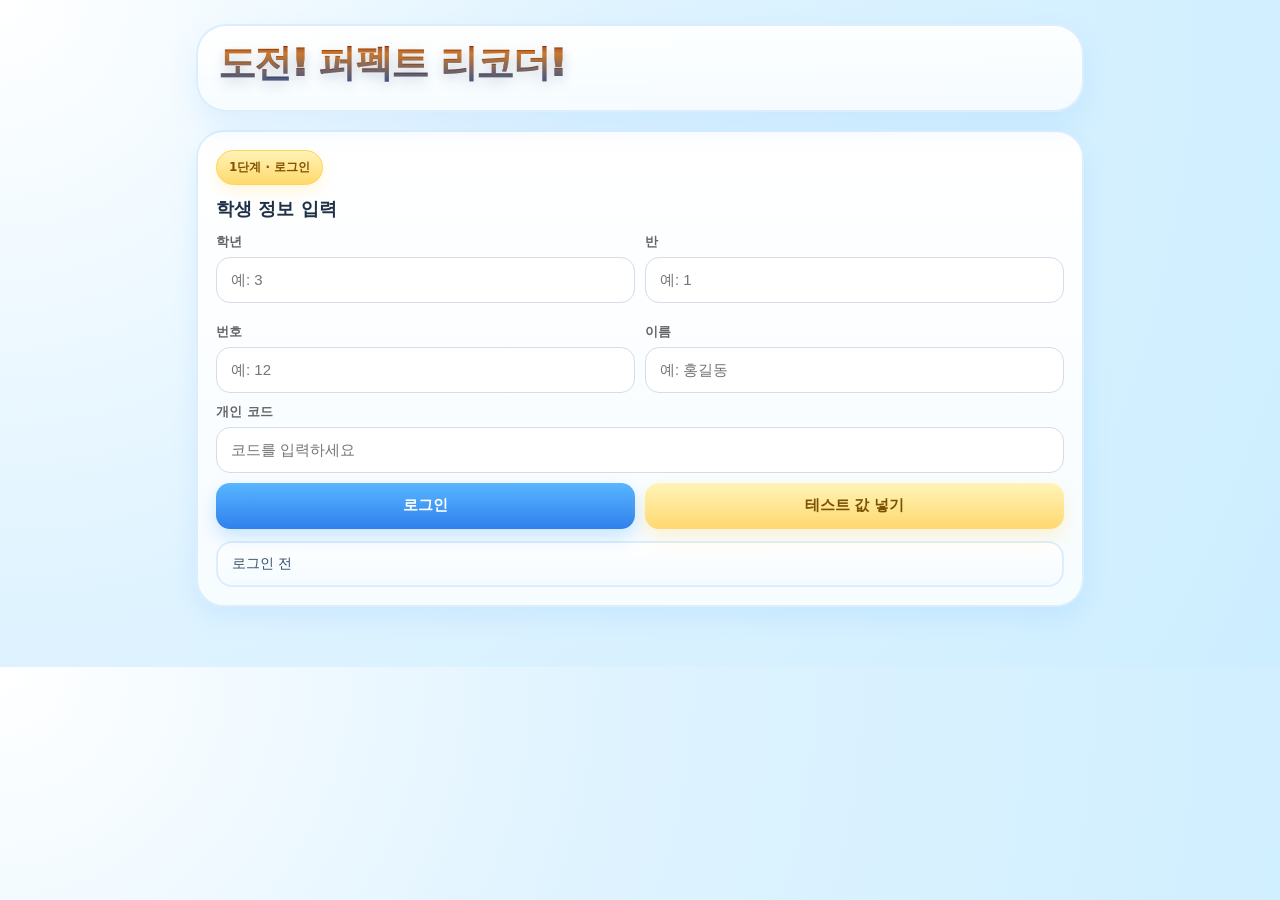
==== index_recovered.html @ fcb719f6 "v4.20 짧은곡 UI 정리 + 점수/등급 구조 안정화" ====
﻿<!doctype html>
<html lang="ko">
<head>
  <meta charset="utf-8">
  <meta name="viewport" content="width=device-width,initial-scale=1">
  <title>도전! 퍼펙트 리코더!</title>
  <style>
    * { box-sizing: border-box; }

    body {
  margin: 0;
  font-family: "Pretendard", "Malgun Gothic", system-ui, sans-serif;
  background: radial-gradient(circle at top left, #ffffff 0%, #dff3ff 42%, #cdeeff 100%);
  color: #1f3147;
}

    .wrap {
  max-width: 920px;
  margin: 0 auto;
  padding: 24px 16px 44px;
}

    .heroCard {
      margin-bottom: 18px;
      padding: 18px 20px;
      border-radius: 30px;
      background: linear-gradient(180deg, rgba(255,255,255,0.95) 0%, rgba(247,252,255,0.92) 100%);
      border: 2px solid rgba(219, 238, 253, 0.95);
      box-shadow:
        0 14px 30px rgba(77, 168, 255, 0.12),
        inset 0 1px 0 rgba(255,255,255,0.85);
      backdrop-filter: blur(4px);
    }

    .pageTitle {
      margin: 0 0 8px;
      font-size: 38px;
      font-weight: 1000;
      letter-spacing: -0.04em;
      line-height: 1.05;
      background: linear-gradient(180deg, #7a2400 0%, #c45d00 24%, #0d2f73 100%);
      -webkit-background-clip: text;
      background-clip: text;
      color: transparent;
      text-shadow:
        0 1px 0 rgba(255,255,255,0.18),
        0 6px 14px rgba(13, 47, 115, 0.12);
      filter: drop-shadow(0 2px 6px rgba(0, 0, 0, 0.08));
    }

    .pageDesc {
      margin: 0 0 18px;
      color: #666;
      font-size: 14px;
      line-height: 1.5;
    }

    .card {
  background: linear-gradient(180deg, #ffffff 0%, #f7fcff 100%);
  border: 2px solid #dbeefd;
  border-radius: 28px;
  padding: 18px;
  margin-bottom: 16px;
  box-shadow: 0 10px 24px rgba(77, 168, 255, 0.12);
}

    .hidden { display: none; }

    .cardTitle {
      margin: 0 0 12px;
      font-size: 18px;
      font-weight: 800;
    }

    .grid2 {
      display: grid;
      grid-template-columns: 1fr 1fr;
      gap: 10px;
    }

    .field {
      margin-bottom: 10px;
    }

    .label {
      display: block;
      margin-bottom: 6px;
      font-size: 13px;
      color: #666;
      font-weight: 700;
    }

    input, select, button {
      width: 100%;
      min-height: 46px;
      border-radius: 14px;
      border: 1px solid #d8dce7;
      font-size: 15px;
    }

    input, select {
      padding: 12px 14px;
      background: #fff;
    }

button {
  padding: 13px 16px;
  background: linear-gradient(180deg, #59b6ff 0%, #2f80ed 100%);
  color: #fff;
  font-weight: 900;
  cursor: pointer;
  border: none;
  display: inline-flex;
  align-items: center;
  justify-content: center;
  gap: 6px;
  box-shadow: 0 8px 18px rgba(77, 168, 255, 0.28);
  transition: transform 0.15s ease, box-shadow 0.15s ease, filter 0.15s ease;
}
button:hover {
  transform: translateY(-1px);
  background: linear-gradient(180deg, #329cf4 0%, #145fcf 100%);
  box-shadow: 0 10px 20px rgba(41, 120, 227, 0.42);
  filter: brightness(1.01);
}

button:active {
  transform: translateY(1px);
  background: linear-gradient(180deg, #238ee9 0%, #0f56be 100%);
  box-shadow: 0 5px 12px rgba(15, 86, 190, 0.34);
}

    button.sub {
  background: linear-gradient(180deg, #fff4b8 0%, #ffd86f 100%);
  color: #7a5200;
  box-shadow: 0 8px 18px rgba(255, 216, 111, 0.28);
}

    button.sub:hover {
  background: linear-gradient(180deg, #ffd98f 0%, #ffb347 100%);
  box-shadow: 0 10px 20px rgba(255, 179, 71, 0.34);
}

    button.sub:active {
  background: linear-gradient(180deg, #ffc96d 0%, #ff962f 100%);
  box-shadow: 0 5px 12px rgba(255, 150, 47, 0.3);
}

button:disabled {
      opacity: 0.6;
      cursor: not-allowed;
    }

    button .icon {
      display: inline-flex;
      align-items: center;
      justify-content: center;
      font-size: 16px;
      line-height: 1;
      flex: 0 0 auto;
    }

    .btnRow {
      display: grid;
      grid-template-columns: 1fr 1fr;
      gap: 10px;
    }

    .btnRow3 {
      display: grid;
      grid-template-columns: 1fr 1fr 1fr;
      gap: 10px;
    }

    .basicNoteScroller {
      display: grid;
      grid-template-columns: repeat(5, minmax(0, 1fr));
      gap: 10px;
      padding: 4px 2px 8px;
      margin-top: 12px;
    }

    .basicNoteBtn {
      width: 100%;
      min-height: 62px;
      border-radius: 18px;
      font-size: 15px;
      font-weight: 900;
      box-shadow: 0 10px 18px rgba(77, 168, 255, 0.18);
      white-space: normal;
      line-height: 1.2;
      padding: 10px 6px;
    }

    .basicNoteBtn.note1 { background: linear-gradient(180deg, #7fd3ff 0%, #57b8ff 100%); }
    .basicNoteBtn.note2 { background: linear-gradient(180deg, #72cbff 0%, #4caefb 100%); }
    .basicNoteBtn.note3 { background: linear-gradient(180deg, #67c3ff 0%, #429ef6 100%); }
    .basicNoteBtn.note4 { background: linear-gradient(180deg, #5cbcff 0%, #388ff0 100%); }
    .basicNoteBtn.note5 { background: linear-gradient(180deg, #54b3ff 0%, #2f80ed 100%); }
    .basicNoteBtn.note6 { background: linear-gradient(180deg, #4aa7fb 0%, #2a73e2 100%); }
    .basicNoteBtn.note7 { background: linear-gradient(180deg, #429af3 0%, #2467d6 100%); }
    .basicNoteBtn.note8 { background: linear-gradient(180deg, #398de9 0%, #1f5bcb 100%); }
    .basicNoteBtn.note9 { background: linear-gradient(180deg, #2f7fdd 0%, #184ebc 100%); }
    .basicNoteBtn.note10 { background: linear-gradient(180deg, #286fd0 0%, #123eaa 100%); }

    .status {
  margin-top: 12px;
  padding: 12px 14px;
  border-radius: 16px;
  background: linear-gradient(180deg, #ffffff 0%, #f4fbff 100%);
  border: 2px solid #dceefb;
  font-size: 14px;
  color: #34506d;
  min-height: 46px;
  display: flex;
  align-items: center;
  box-shadow: inset 0 1px 0 rgba(255,255,255,0.7);
}

    .pill {
  display: inline-block;
  padding: 8px 12px;
  border-radius: 999px;
  background: linear-gradient(180deg, #fff3b7 0%, #ffd96d 100%);
  border: 1px solid #ffd25a;
  font-size: 12px;
  font-weight: 900;
  color: #845400;
  margin-bottom: 12px;
  box-shadow: 0 6px 14px rgba(255, 217, 109, 0.24);
}

    .songBox, .practiceInfoBox {
  margin-top: 12px;
  padding: 14px;
  border-radius: 18px;
  background: linear-gradient(180deg, #ffffff 0%, #f5fbff 100%);
  border: 2px solid #dfeffc;
}

    .songButtonGrid {
      display: grid;
      grid-template-columns: repeat(4, minmax(0, 1fr));
      gap: 12px;
      margin-top: 12px;
    }

    .gradeButtonGrid {
      display: grid;
      grid-template-columns: repeat(4, minmax(0, 1fr));
      gap: 14px;
      margin-top: 6px;
    }

    .gradeChoiceBtn {
      min-height: 150px;
      border-radius: 28px;
      border: 3px solid #d8ebff;
      padding: 18px 12px;
      text-align: center;
      background: linear-gradient(180deg, #ffffff 0%, #ebf6ff 100%);
      box-shadow:
        0 14px 26px rgba(77, 168, 255, 0.14),
        inset 0 3px 0 rgba(255,255,255,0.78),
        inset 0 -4px 0 rgba(31,49,71,0.06);
    }

    .gradeChoiceBtn:hover {
      transform: translateY(-3px) scale(1.01);
      box-shadow:
        0 18px 30px rgba(77, 168, 255, 0.18),
        inset 0 3px 0 rgba(255,255,255,0.82),
        inset 0 -4px 0 rgba(31,49,71,0.06);
      filter: none;
    }

    .gradeChoiceBtn:active {
      transform: translateY(1px);
    }

    .gradeChoiceEmoji {
      display: block;
      font-size: 42px;
      margin-bottom: 10px;
      white-space: pre-line;
      line-height: 1;
      position: relative;
      min-height: 54px;
    }

    .gradeChoiceEmoji.growth-blossom {
      font-size: 0;
    }

    .gradeChoiceEmoji.growth-blossom::before {
      content: "🌼";
      font-size: 40px;
      position: absolute;
      left: 50%;
      top: 8px;
      transform: translateX(-50%);
    }

    .gradeChoiceEmoji.growth-blossom::after {
      content: "✨";
      font-size: 26px;
      position: absolute;
      left: 50%;
      top: -2px;
      transform: translateX(-50%);
    }

    .gradeChoiceEmoji.growth-rainbow {
      font-size: 0;
      overflow: visible;
    }

    .gradeChoiceEmoji.growth-rainbow::before {
      content: "🌼";
      font-size: 40px;
      position: absolute;
      left: 50%;
      top: 12px;
      transform: translateX(-50%);
      z-index: 2;
    }

    .gradeChoiceEmoji.growth-rainbow::after {
      content: "";
      position: absolute;
      left: 50%;
      top: -2px;
      width: 56px;
      height: 30px;
      border-radius: 56px 56px 0 0;
      background:
        radial-gradient(circle at 50% 100%, rgba(255,255,255,0.65) 0 46%, transparent 47%),
        linear-gradient(180deg,
          rgba(255, 92, 92, 0.45) 0%,
          rgba(255, 163, 64, 0.42) 20%,
          rgba(255, 221, 87, 0.4) 40%,
          rgba(107, 214, 119, 0.38) 60%,
          rgba(88, 188, 255, 0.36) 80%,
          rgba(164, 126, 255, 0.34) 100%);
      box-shadow:
        0 0 12px rgba(255,255,255,0.55),
        0 0 20px rgba(146, 211, 255, 0.24);
      opacity: 0.78;
      transform: translateX(-50%);
      z-index: 0;
      filter: saturate(1.05);
    }

    .gradeChoiceEmoji.growth-rainbow .gradeFlowerAccent {
      position: absolute;
      left: 50%;
      top: 7px;
      transform: translateX(-50%);
      font-size: 20px;
      line-height: 1;
      z-index: 3;
      text-shadow: 0 2px 8px rgba(255,255,255,0.45);
    }

    .gradeChoiceEmoji.growth-rainbow .gradeFlowerAccent::after {
      content: "";
      position: absolute;
      right: -12px;
      top: -8px;
      font-size: 11px;
      color: rgba(255,255,255,0.95);
      text-shadow: 0 0 8px rgba(255,255,255,0.9);
      animation: sparkleBlink 1.8s ease-in-out infinite;
    }

    .gradeChoiceTitle {
      display: block;
      font-size: 22px;
      font-weight: 900;
      color: #1b4777;
      margin-bottom: 6px;
    }

    .gradeChoiceSub {
      display: block;
      font-size: 13px;
      color: #5f7691;
      line-height: 1.45;
      white-space: pre-line;
    }

    .gradeTheme-3 {
      background: linear-gradient(180deg, #fff6f3 0%, #ffd3c9 100%);
      border-color: #ffaaa1;
    }

    .gradeTheme-4 {
      background: linear-gradient(180deg, #fffaf1 0%, #ffe0ae 100%);
      border-color: #ffbe66;
    }

    .gradeTheme-5 {
      background: linear-gradient(180deg, #fffef3 0%, #fff0aa 100%);
      border-color: #e8cb56;
    }

    .gradeTheme-6 {
      background: linear-gradient(180deg, #f5fff1 0%, #c9efb6 100%);
      border-color: #87ce6d;
    }

    .textbookSongPanel {
      margin-top: 16px;
      padding: 16px;
      border-radius: 24px;
      background: linear-gradient(180deg, #ffffff 0%, #f7fbff 100%);
      border: 2px solid #dcecfb;
      box-shadow: inset 0 1px 0 rgba(255,255,255,0.75);
    }

    .textbookSongPanel.hidden {
      display: none;
    }

    .textbookSongPanelTitle {
      margin: 0 0 12px;
      font-size: 16px;
      font-weight: 900;
      color: #234c79;
    }

    .textbookSongButtons {
      display: flex;
      flex-wrap: wrap;
      gap: 10px;
    }

    .textbookSongBtn {
      width: auto;
      min-width: 120px;
      min-height: 52px;
      padding: 12px 16px;
      border-radius: 18px;
      border: 2px solid #cfe4f7;
      background: linear-gradient(180deg, #ffffff 0%, #edf7ff 100%);
      color: #1f4d7c;
      font-size: 15px;
      font-weight: 900;
      box-shadow: 0 8px 16px rgba(77, 168, 255, 0.12);
    }

    .textbookSongBtn:hover {
      transform: translateY(-2px);
      background: linear-gradient(180deg, #f8fcff 0%, #dcebff 100%);
      border-color: #97caff;
      filter: none;
    }

    .textbookSongBtn.selected {
      background: linear-gradient(180deg, #5bb3ff 0%, #2f80ed 100%);
      border-color: #2f80ed;
      color: #fff;
      box-shadow: 0 10px 18px rgba(47, 128, 237, 0.22);
    }

    .textbookSongPanel.grade-3 .textbookSongBtn {
      background: linear-gradient(180deg, #fff8f5 0%, #ffe1da 100%);
      border-color: #f6b4aa;
      color: #9b4d42;
      box-shadow: 0 8px 16px rgba(255, 170, 161, 0.18);
    }

    .textbookSongPanel.grade-3 .textbookSongBtn:hover {
      background: linear-gradient(180deg, #fffaf8 0%, #ffd5cd 100%);
      border-color: #ef988c;
    }

    .textbookSongPanel.grade-3 .textbookSongBtn.selected {
      background: linear-gradient(180deg, #ffb9ad 0%, #f78d7e 100%);
      border-color: #ef7e6d;
      color: #fff;
      box-shadow: 0 10px 18px rgba(247, 141, 126, 0.24);
    }

    .textbookSongPanel.grade-4 .textbookSongBtn {
      background: linear-gradient(180deg, #fffaf2 0%, #ffe8c8 100%);
      border-color: #f2c37d;
      color: #9b6522;
      box-shadow: 0 8px 16px rgba(255, 190, 102, 0.18);
    }

    .textbookSongPanel.grade-4 .textbookSongBtn:hover {
      background: linear-gradient(180deg, #fffdf7 0%, #ffe0b1 100%);
      border-color: #e8ac57;
    }

    .textbookSongPanel.grade-4 .textbookSongBtn.selected {
      background: linear-gradient(180deg, #ffc86d 0%, #f0a43c 100%);
      border-color: #e89828;
      color: #fff;
      box-shadow: 0 10px 18px rgba(240, 164, 60, 0.24);
    }

    .textbookSongPanel.grade-5 .textbookSongBtn {
      background: linear-gradient(180deg, #fffdf4 0%, #fff2bc 100%);
      border-color: #e5cf73;
      color: #8f7418;
      box-shadow: 0 8px 16px rgba(232, 203, 86, 0.18);
    }

    .textbookSongPanel.grade-5 .textbookSongBtn:hover {
      background: linear-gradient(180deg, #fffef9 0%, #ffec9f 100%);
      border-color: #d7bc47;
    }

    .textbookSongPanel.grade-5 .textbookSongBtn.selected {
      background: linear-gradient(180deg, #f4da63 0%, #d9b92f 100%);
      border-color: #caa81c;
      color: #fff;
      box-shadow: 0 10px 18px rgba(217, 185, 47, 0.24);
    }

    .textbookSongPanel.grade-6 .textbookSongBtn {
      background: linear-gradient(180deg, #f8fff4 0%, #daf2cc 100%);
      border-color: #9fd48b;
      color: #3f7d32;
      box-shadow: 0 8px 16px rgba(135, 206, 109, 0.18);
    }

    .textbookSongPanel.grade-6 .textbookSongBtn:hover {
      background: linear-gradient(180deg, #fbfff8 0%, #cdecba 100%);
      border-color: #79c560;
    }

    .textbookSongPanel.grade-6 .textbookSongBtn.selected {
      background: linear-gradient(180deg, #9ce07c 0%, #64bf52 100%);
      border-color: #54ae43;
      color: #fff;
      box-shadow: 0 10px 18px rgba(100, 191, 82, 0.24);
    }

    .songChoiceBtn {
      position: relative;
      text-align: left;
      overflow: hidden;
      padding: 18px 18px 16px;
      min-height: 198px;
      display: flex;
      flex-direction: column;
      justify-content: flex-start;
      gap: 12px;
      border-radius: 28px;
      border: 3px solid #d6e9fb;
      background: linear-gradient(180deg, #ffffff 0%, #eef8ff 100%);
      color: #1f3147;
      box-shadow:
        0 14px 28px rgba(77, 168, 255, 0.16),
        inset 0 3px 0 rgba(255, 255, 255, 0.7),
        inset 0 -5px 0 rgba(31, 49, 71, 0.06);
      transition: transform 0.15s ease, box-shadow 0.15s ease, border-color 0.15s ease, background 0.15s ease;
      isolation: isolate;
    }

    .songChoiceBtn:hover {
      transform: translateY(-3px) scale(1.01);
      background: linear-gradient(180deg, #f7fcff 0%, #dcedff 100%);
      border-color: #8fc6ff;
      box-shadow:
        0 18px 30px rgba(47, 128, 237, 0.22),
        inset 0 3px 0 rgba(255, 255, 255, 0.76),
        inset 0 -5px 0 rgba(31, 49, 71, 0.06);
      filter: none;
    }

    .songChoiceBtn:active {
      transform: translateY(1px);
      background: linear-gradient(180deg, #ddf0ff 0%, #c6e3ff 100%);
      box-shadow:
        0 8px 16px rgba(47, 128, 237, 0.16),
        inset 0 2px 0 rgba(255, 255, 255, 0.6),
        inset 0 -3px 0 rgba(31, 49, 71, 0.06);
    }

    .songChoiceBtn.selected {
      border-color: #2f80ed;
      background: linear-gradient(180deg, #fffdf8 0%, #e2f0ff 100%);
      box-shadow:
        0 18px 32px rgba(47, 128, 237, 0.24),
        0 0 0 4px rgba(110, 185, 255, 0.22),
        inset 0 3px 0 rgba(255, 255, 255, 0.8),
        inset 0 -5px 0 rgba(31, 49, 71, 0.06);
      animation: songCardPulse 2.4s ease-in-out infinite;
    }

    .songChoiceBtn::before {
      content: "";
      position: absolute;
      inset: 0;
      background:
        radial-gradient(circle at 18% 14%, rgba(255, 255, 255, 0.75) 0 16%, transparent 17%),
        radial-gradient(circle at 85% 18%, rgba(255, 255, 255, 0.5) 0 12%, transparent 13%),
        linear-gradient(180deg, rgba(255, 255, 255, 0.18) 0%, transparent 55%);
      pointer-events: none;
    }

    .songChoicePattern {
      position: absolute;
      right: -6px;
      bottom: -8px;
      font-size: 20px;
      line-height: 1.25;
      letter-spacing: 10px;
      white-space: pre-line;
      opacity: 0.18;
      transform: rotate(-10deg);
      pointer-events: none;
      z-index: 0;
      user-select: none;
    }

    .songCardRow {
      position: relative;
      z-index: 2;
      display: flex;
      align-items: center;
      width: 100%;
      min-width: 0;
    }

    .songCardRow-top {
      gap: 14px;
      align-items: center;
      margin-top: 4px;
    }

    .songCardRow-middle {
      justify-content: space-between;
      align-items: center;
      gap: 12px;
    }

    .songCardRow-bottom {
      margin-top: auto;
      align-items: flex-end;
    }

    .songSuccessStamp {
      position: relative;
      z-index: 2;
      display: inline-flex;
      align-items: center;
      justify-content: center;
      flex: 0 0 auto;
      width: 44px;
      height: 44px;
      border-radius: 50%;
      border: 3px solid rgba(255, 255, 255, 0.92);
      color: #7a4a00;
      background:
        radial-gradient(circle at 30% 28%, rgba(255,255,255,0.96) 0 18%, transparent 19%),
        linear-gradient(180deg, #fff9d7 0%, #ffd86b 45%, #ffb235 100%);
      font-size: 18px;
      font-weight: 900;
      box-shadow:
        0 8px 16px rgba(255, 166, 47, 0.28),
        0 0 0 3px rgba(255, 215, 102, 0.18),
        inset 0 2px 0 rgba(255,255,255,0.75),
        inset 0 -3px 0 rgba(168, 75, 0, 0.14);
      animation: stampCelebrate 1.8s ease-in-out infinite;
      pointer-events: none;
    }

    .songSuccessStamp::before {
      content: "";
      position: absolute;
      left: 50%;
      bottom: -10px;
      width: 10px;
      height: 16px;
      border-radius: 0 0 8px 8px;
      background: inherit;
      transform: translateX(-8px);
      box-shadow: inset 0 -2px 0 rgba(0,0,0,0.08);
    }

    .songSuccessStamp::after {
      content: "";
      position: absolute;
      left: 50%;
      bottom: -10px;
      width: 10px;
      height: 16px;
      border-radius: 0 0 8px 8px;
      background: inherit;
      transform: translateX(0px);
      box-shadow: inset 0 -2px 0 rgba(0,0,0,0.08);
    }

    .songSuccessStampInner {
      position: relative;
      z-index: 1;
      width: 26px;
      height: 26px;
      border-radius: 50%;
      display: inline-flex;
      align-items: center;
      justify-content: center;
      background: rgba(255,255,255,0.28);
      box-shadow: inset 0 1px 0 rgba(255,255,255,0.6);
    }

    .songSuccessStamp.gold {
      color: #8b5300;
      background:
        radial-gradient(circle at 30% 28%, rgba(255,255,255,0.96) 0 18%, transparent 19%),
        linear-gradient(180deg, #fff8c9 0%, #ffd44f 48%, #f0a400 100%);
    }

    .songSuccessStamp.silver {
      color: #586879;
      background:
        radial-gradient(circle at 30% 28%, rgba(255,255,255,0.96) 0 18%, transparent 19%),
        linear-gradient(180deg, #fcfdff 0%, #d7e1ea 48%, #9aa7b5 100%);
      box-shadow:
        0 8px 16px rgba(121, 136, 152, 0.24),
        0 0 0 3px rgba(212, 222, 233, 0.2),
        inset 0 2px 0 rgba(255,255,255,0.75),
        inset 0 -3px 0 rgba(88, 104, 121, 0.14);
    }

    .songSuccessStamp.bronze {
      color: #7c4820;
      background:
        radial-gradient(circle at 30% 28%, rgba(255,255,255,0.96) 0 18%, transparent 19%),
        linear-gradient(180deg, #ffe3c8 0%, #d99862 48%, #a95b2b 100%);
      box-shadow:
        0 8px 16px rgba(169, 91, 43, 0.24),
        0 0 0 3px rgba(217, 152, 98, 0.2),
        inset 0 2px 0 rgba(255,255,255,0.75),
        inset 0 -3px 0 rgba(124, 72, 32, 0.14);
    }

    .songChoiceBtn::after {
      content: "";
      position: absolute;
      top: -20%;
      left: -35%;
      width: 46%;
      height: 150%;
      transform: rotate(18deg);
      background: linear-gradient(
        90deg,
        rgba(255, 255, 255, 0) 0%,
        rgba(255, 255, 255, 0.18) 35%,
        rgba(255, 255, 255, 0.56) 50%,
        rgba(255, 255, 255, 0.18) 65%,
        rgba(255, 255, 255, 0) 100%
      );
      opacity: 0;
      pointer-events: none;
    }

    .songChoiceBtn:hover::after,
    .songChoiceBtn.selected::after {
      animation: songCardShine 2.8s ease-in-out infinite;
      opacity: 1;
    }

    .songChoiceArt {
      width: 72px;
      height: 72px;
      flex: 0 0 72px;
      border-radius: 22px;
      display: flex;
      align-items: center;
      justify-content: center;
      font-size: 34px;
      border: 3px solid rgba(255, 255, 255, 0.88);
      box-shadow:
        inset 0 3px 0 rgba(255, 255, 255, 0.7),
        inset 0 -4px 0 rgba(0, 0, 0, 0.08),
        0 10px 18px rgba(31, 49, 71, 0.12);
      background: linear-gradient(180deg, rgba(255,255,255,0.95) 0%, rgba(255,255,255,0.72) 100%);
      animation: songIconFloat 3.6s ease-in-out infinite;
      position: relative;
      z-index: 1;
    }

    .songChoiceArt::before {
      content: "";
      position: absolute;
      inset: 6px;
      border-radius: 16px;
      background: radial-gradient(circle at 30% 28%, rgba(255,255,255,0.92) 0%, rgba(255,255,255,0.3) 34%, rgba(255,255,255,0) 35%);
      opacity: 0.95;
    }

    .songChoiceArt::after {
      content: "";
      position: absolute;
      top: 8px;
      right: 10px;
      font-size: 14px;
      color: rgba(255, 255, 255, 0.95);
      text-shadow: 0 0 10px rgba(255, 255, 255, 0.9);
      animation: sparkleBlink 1.8s ease-in-out infinite;
    }

    .songChoiceEmoji {
      position: relative;
      z-index: 1;
      display: inline-flex;
      align-items: center;
      justify-content: center;
      width: 50px;
      height: 50px;
      border-radius: 18px;
      text-shadow: 0 6px 10px rgba(31, 49, 71, 0.12);
      filter: saturate(1.05);
    }

    .songChoiceTitle {
      display: block;
      flex: 1 1 auto;
      min-width: 0;
      font-size: 22px;
      font-weight: 900;
      color: #15406e;
      letter-spacing: -0.02em;
      line-height: 1.2;
      white-space: nowrap;
      overflow: hidden;
      text-overflow: ellipsis;
    }

    .songChoiceMeta {
      display: block;
      position: relative;
      z-index: 1;
      flex: 1 1 auto;
      min-width: 0;
      font-size: 14px;
      color: #4f6480;
      line-height: 1.3;
      white-space: nowrap;
      overflow: hidden;
      text-overflow: ellipsis;
    }

    .songChoiceDesc {
      display: block;
      position: relative;
      z-index: 1;
      width: 100%;
      font-size: 12px;
      color: #6b7d92;
      line-height: 1.45;
      white-space: normal;
      word-break: keep-all;
      display: -webkit-box;
      -webkit-line-clamp: 2;
      -webkit-box-orient: vertical;
      overflow: hidden;
    }

    .songSuccessStamp.songSuccessStamp-empty {
      visibility: hidden;
      opacity: 0;
      box-shadow: none;
      animation: none;
    }

    .songSuccessStamp.songSuccessStamp-empty::before,
    .songSuccessStamp.songSuccessStamp-empty::after {
      content: none;
    }

    .songChoiceClear {
      display: inline-flex;
      align-items: center;
      justify-content: center;
      min-width: 62px;
      padding: 6px 10px;
      border-radius: 999px;
      background: linear-gradient(180deg, #fff3b7 0%, #ffd96d 100%);
      border: 1px solid #ffd25a;
      color: #845400;
      font-size: 11px;
      font-weight: 900;
      letter-spacing: 0.02em;
      box-shadow: 0 5px 12px rgba(255, 217, 109, 0.24);
    }

    .songChoiceClear.pending {
      display: none;
    }

    @keyframes songCardShine {
      0% {
        left: -35%;
      }
      45% {
        left: 115%;
      }
      100% {
        left: 115%;
      }
    }

    @keyframes songCardPulse {
      0%, 100% {
        box-shadow:
          0 18px 32px rgba(47, 128, 237, 0.24),
          0 0 0 4px rgba(110, 185, 255, 0.18),
          inset 0 3px 0 rgba(255, 255, 255, 0.8),
          inset 0 -5px 0 rgba(31, 49, 71, 0.06);
      }
      50% {
        box-shadow:
          0 22px 38px rgba(47, 128, 237, 0.28),
          0 0 0 7px rgba(110, 185, 255, 0.28),
          inset 0 3px 0 rgba(255, 255, 255, 0.84),
          inset 0 -5px 0 rgba(31, 49, 71, 0.06);
      }
    }

    @keyframes songIconFloat {
      0%, 100% {
        transform: translateY(0);
      }
      50% {
        transform: translateY(-5px);
      }
    }

    @keyframes sparkleBlink {
      0%, 100% {
        opacity: 0.45;
        transform: scale(0.9);
      }
      50% {
        opacity: 1;
        transform: scale(1.12);
      }
    }

    @keyframes stampCelebrate {
      0%, 100% {
        transform: rotate(-7deg) scale(1);
      }
      50% {
        transform: rotate(-4deg) scale(1.06);
      }
    }

    @media (prefers-reduced-motion: reduce) {
      .songChoiceBtn.selected,
      .songChoiceBtn:hover::after,
      .songChoiceBtn.selected::after,
      .songChoiceArt,
      .songChoiceArt::after {
        animation: none;
      }
    }

    .songTheme-butterfly {
      background: linear-gradient(180deg, #fff3f1 0%, #ffc9c2 55%, #ff9f97 100%);
      border-color: #ff8f85;
    }

    .songTheme-airplane {
      background: linear-gradient(180deg, #fff8ef 0%, #ffd9aa 55%, #ffb867 100%);
      border-color: #ffad4d;
    }

    .songTheme-bell {
      background: linear-gradient(180deg, #fffef2 0%, #fff0a8 52%, #ffd85c 100%);
      border-color: #efc43d;
    }

    .songTheme-star {
      background: linear-gradient(180deg, #f4fff0 0%, #c8f3a9 52%, #87db71 100%);
      border-color: #67c65b;
    }

    .songTheme-butterfly .songChoiceArt {
      background:
        radial-gradient(circle at 28% 26%, rgba(255,255,255,0.95) 0 18%, transparent 19%),
        linear-gradient(180deg, #fffdfd 0%, #ffd7d1 100%);
    }

    .songTheme-airplane .songChoiceArt {
      background:
        radial-gradient(circle at 28% 26%, rgba(255,255,255,0.95) 0 18%, transparent 19%),
        linear-gradient(180deg, #fffdfa 0%, #ffe3b4 100%);
    }

    .songTheme-bell .songChoiceArt {
      background:
        radial-gradient(circle at 28% 26%, rgba(255,255,255,0.95) 0 18%, transparent 19%),
        linear-gradient(180deg, #fffef9 0%, #ffefb1 100%);
    }

    .songTheme-star .songChoiceArt {
      background:
        radial-gradient(circle at 28% 26%, rgba(255,255,255,0.95) 0 18%, transparent 19%),
        linear-gradient(180deg, #fcfff8 0%, #c9efb9 100%);
    }

    .songTheme-butterfly .songChoiceEmoji {
      background: linear-gradient(180deg, #fff4f2 0%, #ffd9d1 100%);
    }

    .songTheme-airplane .songChoiceEmoji {
      background: linear-gradient(180deg, #fff8ef 0%, #ffe6c2 100%);
    }

    .songTheme-bell .songChoiceEmoji {
      background: linear-gradient(180deg, #fffdf0 0%, #fff0b8 100%);
    }

    .songTheme-star .songChoiceEmoji {
      background: linear-gradient(180deg, #f7fff2 0%, #d8f2c8 100%);
    }

    .muted {
      color: #666;
      font-size: 13px;
      line-height: 1.45;
    }

    .mutedLg {
      font-size: 16px;
      line-height: 1.6;
    }

    .ok {
      color: #0a7;
      font-weight: 800;
    }

    .bad {
      color: #c00;
      font-weight: 800;
    }

    .practiceTop {
      display: flex;
      justify-content: space-between;
      gap: 10px;
      align-items: center;
      flex-wrap: wrap;
      margin-bottom: 12px;
    }

    .practiceBadge {
      padding: 8px 12px;
      border-radius: 999px;
      background: #f4f6fb;
      border: 1px solid #e4e7f0;
      font-size: 13px;
      font-weight: 800;
      color: #555;
    }

    .canvasWrap {
      border: 1px solid #e7e9f0;
      border-radius: 18px;
      overflow: hidden;
      background: #fff;
    }

    .practiceControlPanel {
      display: grid;
      grid-template-columns: minmax(0, 1.35fr) minmax(260px, 0.9fr);
      gap: 14px;
      margin-top: 14px;
      align-items: stretch;
    }

    .practiceInfoCompact {
      min-height: 0;
      padding: 12px 14px;
      border-radius: 22px;
      box-shadow: 0 10px 24px rgba(77, 168, 255, 0.12);
    }

    .practiceInfoCompact #practiceInfo {
      font-size: 13px;
      line-height: 1.55;
    }

    .practiceActionStack {
      display: grid;
      grid-template-columns: repeat(3, minmax(0, 1fr));
      gap: 10px;
    }

    .practiceMiniBtn {
      min-height: 112px;
      padding: 14px 10px;
      border-radius: 24px;
      display: flex;
      flex-direction: column;
      align-items: center;
      justify-content: center;
      gap: 8px;
      text-align: center;
      font-size: 14px;
      font-weight: 900;
      line-height: 1.2;
    }

    .practiceMiniBtn .icon {
      font-size: 30px;
      line-height: 1;
    }

    .practiceMiniBtn .label {
      display: block;
      margin: 0;
      font-size: 13px;
      color: inherit;
      font-weight: 900;
    }

    .bottomBar {
      display: flex;
      justify-content: space-between;
      align-items: center;
      gap: 12px;
      margin-top: 16px;
      flex-wrap: wrap;
    }

    .leftGroup {
      display: flex;
      gap: 10px;
      flex: 1 1 320px;
    }

    .leftGroup > button {
      flex: 1 1 0;
    }

    .rightGroupBox {
      background: #f8fafc;
      border: 1px solid #e5e7eb;
      border-radius: 20px;
      padding: 6px;
      box-shadow: inset 0 1px 0 rgba(255,255,255,0.6);
      flex: 0 1 auto;
    }

    .rightGroup {
      display: flex;
      gap: 6px;
      align-items: center;
    }

    .practiceNavBtn {
      min-height: 72px;
      padding: 10px 12px;
      border-radius: 22px;
      display: flex;
      align-items: center;
      justify-content: center;
      gap: 8px;
      font-size: 14px;
      font-weight: 900;
      text-align: center;
    }

    .practiceNavBtn .icon {
      font-size: 22px;
      line-height: 1;
    }

    .rightGroup .button {
      width: auto;
      min-width: 92px;
      min-height: 60px;
      background: transparent;
      color: #444;
      border: none;
      box-shadow: none;
      font-weight: 600;
      padding: 10px 12px;
      border-radius: 14px;
    }

    .rightGroup .button:hover {
      background: #e5e7eb;
      transform: none;
      filter: none;
      box-shadow: none;
    }

    .rightGroup .button:active {
      background: #dbe1e8;
      transform: none;
      box-shadow: none;
    }

    .practiceStatusStack {
      display: grid;
      gap: 10px;
      margin-top: 12px;
    }

    canvas {
      display: block;
      width: 100%;
      height: 320px;
      background: linear-gradient(180deg, #ffffff 0%, #fafbff 100%);
    }

    .practiceMeta {
      display: grid;
      grid-template-columns: repeat(3, 1fr);
      gap: 10px;
      margin-bottom: 12px;
    }

    .metaCard {
      border: 1px solid #eceef5;
      background: #fafbff;
      border-radius: 14px;
      padding: 12px;
    }

    .metaLabel {
      font-size: 12px;
      color: #777;
      margin-bottom: 6px;
      font-weight: 700;
    }

    .metaValue {
      font-size: 18px;
      font-weight: 900;
    }

    .basicRecorderStage {
      position: relative;
      width: 100%;
      max-width: 1230px;
      margin: 0 auto;
      border-radius: 16px;
      overflow: hidden;
      background: #f8fbff;
      border: 1px solid #dfeffc;
      aspect-ratio: 3 / 5;
    }

    .basicPanelCard {
      position: relative;
      overflow: hidden;
      border-radius: 24px;
      padding: 16px;
      border: 2px solid #dfeffc;
      background: #ffffff;
    }

    .basicPanelCard::before {
      content: "";
      position: absolute;
      inset: 0;
      pointer-events: none;
      opacity: 0.9;
    }

    .basicPanelCard > * {
      position: relative;
      z-index: 1;
    }

    .basicPanelRecorder {
      background: linear-gradient(180deg, #eef8ff 0%, #bfe4ff 100%);
      border-color: #8ecbff;
      box-shadow:
        0 14px 26px rgba(77, 168, 255, 0.2),
        inset 0 1px 0 rgba(255,255,255,0.85);
    }

    .basicPanelRecorder::before {
      background:
        radial-gradient(circle at 16% 18%, rgba(255,255,255,0.85) 0 10%, transparent 11%),
        radial-gradient(circle at 84% 20%, rgba(255,255,255,0.65) 0 9%, transparent 10%),
        linear-gradient(180deg, rgba(255,255,255,0.22) 0%, transparent 55%);
    }

    .basicPanelStaff {
      background: linear-gradient(180deg, #fffde9 0%, #d9f7c9 100%);
      border-color: #9ddc7b;
      box-shadow:
        0 14px 26px rgba(120, 191, 82, 0.2),
        inset 0 1px 0 rgba(255,255,255,0.88);
    }

    .basicPanelStaff::before {
      background:
        radial-gradient(circle at 18% 16%, rgba(255,255,255,0.82) 0 10%, transparent 11%),
        radial-gradient(circle at 86% 18%, rgba(255,255,255,0.62) 0 9%, transparent 10%),
        linear-gradient(180deg, rgba(255,255,255,0.2) 0%, transparent 52%);
    }

    .basicRecorderImageWrap {
      position: absolute;
      left: 50%;
      top: 50%;
      width: 100%;
      height: 100%;
      transform: translate(-50%, -50%);
    }

    .basicRecorderStage img {
      position: absolute;
      left: 50%;
      top: 50%;
      display: block;
      width: auto;
      height: 218%;
      max-width: none;
      transform: translate(-50%, -50%);
    }

    .basicStaffPanel {
      display: grid;
      grid-template-rows: 260px auto;
      gap: 0;
      height: 100%;
      overflow: hidden;
      align-content: start;
    }

    .basicStaffButtons {
      padding: 8px 10px 10px;
      border-radius: 18px;
      background: linear-gradient(180deg, #eeffe8 0%, #baf0aa 100%);
      border: 2px solid #79cb66;
      box-shadow: inset 0 1px 0 rgba(255,255,255,0.75);
      margin-top: -8px;
    }

    .basicPracticePanel {
      margin-top: 24px;
      padding: 14px;
      border-radius: 18px;
      background: linear-gradient(180deg, #fbfef5 0%, #eef8df 100%);
      border: 1px solid #cfe4b5;
      box-shadow: inset 0 1px 0 rgba(255,255,255,0.72);
    }

    .basicPracticeTitle {
      text-align: center;
      font-size: 18px;
      font-weight: 900;
      color: #5a7443;
      margin-bottom: 12px;
    }

    .basicPracticeSteps {
      display: grid;
      grid-template-columns: repeat(3, minmax(0, 1fr));
      gap: 10px;
    }

    .basicPracticeStep {
      text-align: center;
    }

    .basicPracticeStep .icon {
      font-size: 24px;
      margin-bottom: 4px;
      opacity: 0.9;
    }

    .basicPracticeStep .label {
      font-size: 13px;
      font-weight: 700;
      color: #5f7550;
      line-height: 1.35;
    }

    .basicTypeIntro {
      margin-top: 12px;
      text-align: center;
    }

    .fingering-select-wrap {
      display: flex;
      gap: 24px;
      justify-content: center;
      align-items: stretch;
      margin-top: 22px;
      flex-wrap: wrap;
    }

    .fingering-card {
      width: 230px;
      min-height: 240px;
      padding: 22px 18px 20px;
      border-radius: 26px;
      border: 3px solid rgba(255,255,255,0.75);
      text-align: center;
      cursor: pointer;
      display: flex;
      flex-direction: column;
      justify-content: flex-start;
      align-items: center;
      gap: 8px;
      box-shadow:
        0 14px 24px rgba(31, 49, 71, 0.14),
        inset 0 3px 0 rgba(255,255,255,0.35),
        inset 0 -4px 0 rgba(0,0,0,0.08);
      transition:
        transform 0.16s ease,
        box-shadow 0.16s ease,
        filter 0.16s ease;
    }

    .fingering-card:hover {
      transform: translateY(-4px) scale(1.02);
      box-shadow:
        0 18px 28px rgba(31, 49, 71, 0.18),
        inset 0 3px 0 rgba(255,255,255,0.4),
        inset 0 -4px 0 rgba(0,0,0,0.08);
      filter: brightness(1.02);
    }

    .fingering-card:active {
      transform: translateY(1px) scale(0.99);
      box-shadow:
        0 8px 16px rgba(31, 49, 71, 0.14),
        inset 0 2px 0 rgba(255,255,255,0.28),
        inset 0 -2px 0 rgba(0,0,0,0.06);
    }

    .fingering-card.german {
      background: linear-gradient(180deg, #74c7ff 0%, #45a9ff 55%, #2f80ed 100%);
      color: #ffffff;
    }

    .fingering-card.baroque {
      background: linear-gradient(180deg, #8be7a8 0%, #48cd79 55%, #24a85a 100%);
      color: #ffffff;
    }

    .fingering-card .title {
      font-size: 30px;
      font-weight: 1000;
      line-height: 1.15;
      margin-bottom: 16px;
      text-shadow: 0 2px 6px rgba(0,0,0,0.14);
    }

    .fingering-card .desc {
      font-size: 14px;
      font-weight: 800;
      line-height: 1.45;
      opacity: 0.96;
      padding: 6px 8px;
      width: 100%;
      border-radius: 14px;
      background: rgba(255,255,255,0.14);
      box-shadow: inset 0 1px 0 rgba(255,255,255,0.18);
    }

    .fingering-card .desc + .desc {
      margin-top: 6px;
    }

    .basic-practice-wrap {
      display: flex;
      align-items: center;
      justify-content: center;
      gap: 16px;
      margin-top: 16px;
    }

    .basic-practice-btn {
      width: auto;
      min-width: 230px;
      min-height: auto;
      font-size: 22px;
      font-weight: 900;
      padding: 16px 28px;
      border-radius: 18px;
      border: none;
      background: linear-gradient(180deg, #ffe27a 0%, #ffbb1f 100%);
      color: #6c4700;
      box-shadow: 0 8px 18px rgba(255, 179, 31, 0.35);
    }

    .basic-practice-btn:hover {
      transform: translateY(-1px);
      background: linear-gradient(180deg, #ffbd55 0%, #ee7422 100%);
      color: #6c4700;
      border: none;
      box-shadow: 0 10px 20px rgba(238, 116, 34, 0.4);
      filter: none;
    }

    .basic-practice-btn:active {
      transform: translateY(0);
      box-shadow: 0 6px 14px rgba(224, 98, 28, 0.32);
      background: linear-gradient(180deg, #ffa851 0%, #de621c 100%);
      color: #6c4700;
      border: none;
    }

    .beat-display {
      min-width: 92px;
      height: 58px;
      border-radius: 16px;
      background: linear-gradient(180deg, #243a6b 0%, #1f2a44 100%);
      border: 2px solid #16203a;
      display: flex;
      align-items: center;
      justify-content: center;
      font-size: 30px;
      font-weight: 900;
      color: #ffffff;
      box-shadow:
        inset 0 1px 0 rgba(255,255,255,0.12),
        0 6px 14px rgba(31, 42, 68, 0.24);
    }

    #basicStaffCanvas {
      height: 260px;
    }

    .basicHole {
      position: absolute;
      width: 34px;
      height: 34px;
      border-radius: 999px;
      border: 3px solid #16324f;
      background: rgba(255, 255, 255, 0.94);
      color: #16324f;
      font-size: 15px;
      font-weight: 800;
      display: flex;
      align-items: center;
      justify-content: center;
      transform: translate(-50%, -50%);
      box-shadow: 0 6px 14px rgba(35, 52, 68, 0.16);
      pointer-events: none;
    }

    @media (max-width: 640px) {
      .grid2, .btnRow, .btnRow3, .practiceMeta {
        grid-template-columns: 1fr;
      }

      .practiceControlPanel {
        grid-template-columns: 1fr;
      }

      .practiceActionStack {
        grid-template-columns: repeat(3, minmax(0, 1fr));
      }

      .practiceMiniBtn {
        min-height: 92px;
        border-radius: 20px;
        padding: 12px 8px;
      }

      .practiceMiniBtn .icon {
        font-size: 24px;
      }

      .practiceMiniBtn .label {
        font-size: 12px;
      }

      .leftGroup,
      .rightGroupBox {
        flex-basis: 100%;
      }

      .rightGroup {
        width: 100%;
        justify-content: space-between;
      }

      .rightGroup .button {
        flex: 1 1 0;
        min-width: 0;
      }

      .songButtonGrid {
        grid-template-columns: repeat(2, minmax(0, 1fr));
      }

      .gradeButtonGrid {
        grid-template-columns: repeat(2, minmax(0, 1fr));
      }

      .pageTitle {
        font-size: 24px;
      }

      .wrap {
        padding: 14px 10px 28px;
      }

      .card {
        padding: 14px;
        border-radius: 16px;
      }

      canvas {
        height: 240px;
      }

      .basicRecorderStage {
        max-width: 100%;
      }

      .basicRecorderStage img {
        width: auto;
        height: 232%;
      }

      .basicStaffPanel {
        grid-template-rows: 220px auto;
      }

      #basicStaffCanvas {
        height: 220px;
      }

      .basicNoteScroller {
        grid-template-columns: repeat(5, minmax(0, 1fr));
        gap: 8px;
      }

      .basicNoteBtn {
        min-height: 54px;
        font-size: 13px;
        padding: 8px 4px;
      }

      .fingering-card {
        width: min(100%, 320px);
        min-height: 220px;
      }

      .fingering-select-wrap {
        flex-direction: column;
        align-items: center;
      }

      .basicPracticeSteps {
        grid-template-columns: 1fr;
      }

      .basic-practice-wrap {
        flex-direction: column;
      }

      .basic-practice-btn {
        min-width: 0;
        width: 100%;
      }

    }
    /* 狩?硫붾돱 ?붾㈃ ?꾩슜 ?ㅽ???*/
#screen-menu {
  max-width: 420px;
  margin: 40px auto;
  background: white;
  border-radius: 28px;
  padding: 24px;
  box-shadow: 0 12px 30px rgba(0,0,0,0.08);
}

/* ?곷떒 ?대쫫 */
#screen-menu h2 {
  margin: 0;
  font-size: 22px;
  font-weight: 900;
  text-align: center;
}

/* ?덈꺼 */
#screen-menu #userLevel {
  margin-top: 6px;
  font-size: 14px;
  color: #4f8cff;
  font-weight: 800;
  text-align: center;
}

/* 踰꾪듉 */
#screen-menu button {
  width: 100%;
  margin: 8px 0;
  padding: 18px 20px;
  border-radius: 24px;
  border: 3px solid #ffffff;
  font-size: 17px;
  font-weight: 900;
  letter-spacing: -0.3px;
  cursor: pointer;
  color: white;
  text-align: left;

  background: linear-gradient(180deg, #7fd3ff 0%, #4fa7ff 55%, #3f86f6 100%);
  box-shadow:
    0 10px 20px rgba(63, 134, 246, 0.28),
    inset 0 3px 0 rgba(255,255,255,0.45),
    inset 0 -4px 0 rgba(0,0,0,0.08);

  transition: transform 0.15s ease, box-shadow 0.15s ease, filter 0.15s ease;
}

#screen-menu button:hover {
  transform: translateY(-3px) scale(1.01);
  background: linear-gradient(180deg, #52b5f7 0%, #2f84e8 55%, #2367d2 100%);
  box-shadow:
    0 14px 24px rgba(35, 103, 210, 0.4),
    inset 0 3px 0 rgba(255,255,255,0.5),
    inset 0 -4px 0 rgba(0,0,0,0.08);
  filter: brightness(1.01);
}

#screen-menu button:active {
  transform: translateY(1px);
  background: linear-gradient(180deg, #3ba5f0 0%, #226fd9 55%, #1a57be 100%);
  box-shadow:
    0 6px 12px rgba(26, 87, 190, 0.3),
    inset 0 2px 0 rgba(255,255,255,0.35),
    inset 0 -2px 0 rgba(0,0,0,0.06);
}
  </style>
</head>
<body>
  <div class="wrap">
    <div class="heroCard">
      <h1 class="pageTitle">도전! 퍼펙트 리코더!</h1>
    </div>

    <section id="step1Section" class="card">
      <div class="pill">1단계 · 로그인</div>
      <h2 class="cardTitle">학생 정보 입력</h2>

      <div class="grid2">
        <div class="field">
          <label class="label" for="grade">학년</label>
          <input id="grade" placeholder="예: 3">
        </div>
        <div class="field">
          <label class="label" for="class">반</label>
          <input id="class" placeholder="예: 1">
        </div>
        <div class="field">
          <label class="label" for="number">번호</label>
          <input id="number" placeholder="예: 12">
        </div>
        <div class="field">
          <label class="label" for="name">이름</label>
          <input id="name" placeholder="예: 홍길동">
        </div>
      </div>

      <div class="field">
        <label class="label" for="code">개인 코드</label>
        <input id="code" placeholder="코드를 입력하세요">
      </div>

      <div class="btnRow">
        <button onclick="login()">로그인</button>
        <button class="sub" onclick="fillTestData()">테스트 값 넣기</button>
      </div>

      <div id="loginStatus" class="status">로그인 전</div>
    </section>

    <section id="step2Section" class="card hidden">

      <div class="field hidden">
        <label class="label" for="songSelect">곡 선택</label>
        <select id="songSelect"></select>
      </div>

      <div id="textbookGradePanel" class="hidden">
        <div id="gradeButtonGrid" class="gradeButtonGrid"></div>
        <div id="textbookSongPanel" class="textbookSongPanel hidden">
          <h3 id="textbookSongPanelTitle" class="textbookSongPanelTitle">교과서 수록곡</h3>
          <div id="textbookSongButtons" class="textbookSongButtons"></div>
        </div>
      </div>

      <div id="songButtonGrid" class="songButtonGrid"></div>

      <div class="songBox">
        <div id="songInfo" class="muted">곡을 불러오는 중입니다.</div>
      </div>

      <div class="btnRow3">
  <button onclick="goToPractice()">연습 시작</button>
  <button class="sub" onclick="backToLogin()">이전</button>
  <button class="sub" onclick="goHomeMenu()">홈</button>
</div>

      <div id="songLoadStatus" class="status hidden">곡을 불러오는 중</div>
    </section>

    <section id="step34Section" class="card hidden">
      <div class="pill">3-4단계 · 연습과 저장</div>
      <h2 class="cardTitle">연습 화면</h2>

      <div class="practiceMeta">
        <div class="metaCard">
          <div class="metaLabel">현재 곡</div>
          <div id="practiceSongTitle" class="metaValue">-</div>
        </div>
        <div class="metaCard">
          <div class="metaLabel">박자</div>
          <div id="practiceTimeSignature" class="metaValue">-</div>
        </div>
        <div class="metaCard">
          <div class="metaLabel">배속</div>
          <div id="practiceSpeedText" class="metaValue">1.0x</div>
        </div>
      </div>

      <div class="field">
        <label class="label" for="speedSelect">속도(배속)</label>
        <select id="speedSelect" onchange="updatePracticeSpeedInfo()">
          <option value="0.5">0.5배</option>
          <option value="0.75">0.75배</option>
          <option value="1" selected>1.0배</option>
          <option value="1.25">1.25배</option>
          <option value="1.5">1.5배</option>
        </select>
      </div>

      <div class="practiceMeta">
        <div class="metaCard">
          <div class="metaLabel">현재 감지 음</div>
          <div id="liveDetectedNote" class="metaValue">-</div>
        </div>
        <div class="metaCard">
          <div class="metaLabel">목표 음</div>
          <div id="liveTargetNote" class="metaValue">-</div>
        </div>
        <div class="metaCard">
          <div class="metaLabel">실시간 점수</div>
          <div id="liveScore" class="metaValue">0</div>
        </div>
      </div>

      <div class="practiceTop">
        <div class="practiceBadge" id="practiceBadge">곡을 선택하고 시작하세요</div>
        <div class="muted">휴대폰에서는 버튼을 눌러 마이크 권한을 허용해야 합니다.</div>
      </div>

      <div class="canvasWrap">
        <canvas id="practiceCanvas" width="900" height="320"></canvas>
      </div>

      <div class="practiceInfoBox">
        <div id="practiceInfo" class="muted">아직 연습을 시작하지 않았습니다.</div>
      </div>

      <div class="btnRow3" style="margin-top:10px;">
        <button onclick="startPractice()">연습 시작</button>
        <button class="sub" onclick="stopPractice()">연습 정지</button>
        <button class="sub" onclick="resetPractice()">화면 초기화</button>
      </div>

      <div class="btnRow" style="margin-top:10px;">
        <button onclick="save()">저장하기</button>
        <button class="sub" onclick="backToSongSelect()">곡 다시 선택</button>
      </div>

      <div id="practiceStatus" class="status">연습 전</div>
      <div id="saveStatus" class="status">저장 전</div>
    </section>
<section id="step-basic-typeSection" class="card hidden">
  <div class="pill">기본 운지 방법</div>
  <h2 class="cardTitle">운지 방식을 선택하세요</h2>

  <div class="songBox basicTypeIntro">
    <div class="muted">리코더의 뒷면 표기를 보고 운지 방식을 선택해 주세요.</div>
  </div>

  <div class="fingering-select-wrap">
    <button class="fingering-card german" onclick="openBasicFingering('german')">
      <div class="title">저먼식 (G)</div>
      <div class="desc">운지법이 쉬워요</div>
      <div class="desc">처음 배우기 좋아요</div>
      <div class="desc">학교에서 많이 사용해요</div>
    </button>
    <button class="fingering-card baroque" onclick="openBasicFingering('baroque')">
      <div class="title">바로크식 (B)</div>
      <div class="desc">운지법이 조금 어려워요</div>
      <div class="desc">음이 더 정확해요</div>
      <div class="desc">연주할 때 좋아요</div>
    </button>
  </div>

  <div class="btnRow" style="margin-top:12px;">
    <button class="sub" onclick="goHomeMenu()">홈으로</button>
    <button class="sub" onclick="backToLogin()">로그인으로</button>
  </div>

  <div id="basicTypeStatus" class="status">운지 방식을 선택해 주세요.</div>
</section>

<section id="step-basicSection" class="card hidden">
  <div class="pill">기본 운지 방법</div>
  <h2 id="basicSectionTitle" class="cardTitle">기본 운지 연습</h2>

  <div class="songBox">
    <div class="muted">
      왼쪽에는 리코더 운지 그림, 오른쪽에는 오선보를 보여 줍니다.<br>
      아래 버튼을 누르면 해당 음의 운지와 음표가 함께 표시됩니다.
    </div>
  </div>

  <div style="margin-top:12px; display:grid; grid-template-columns: 1fr 1fr; gap:16px;">
    <div class="basicPanelCard basicPanelRecorder">
      <div style="font-weight:800; margin-bottom:10px; color:#34506d;">리코더 운지</div>
      <div id="basicRecorderStage" class="basicRecorderStage">
        <div id="basicRecorderImageWrap" class="basicRecorderImageWrap">
          <img id="basicRecorderImage" src="images/recorder-base.png" alt="리코더 기본 이미지">
        </div>
      </div>
    </div>

    <div class="basicPanelCard basicPanelStaff">
      <div style="font-weight:800; margin-bottom:10px; color:#34506d;">오선보</div>
      <div class="basicStaffPanel">
        <canvas id="basicStaffCanvas" width="520" height="560" style="width:100%; display:block; background:#ffffff; border-radius:16px;"></canvas>
        <div class="basicStaffButtons">
          <div class="basicNoteScroller">
            <button class="basicNoteBtn note1" onclick="selectBasicNote('C5')">도</button>
            <button class="basicNoteBtn note2" onclick="selectBasicNote('D5')">레</button>
            <button class="basicNoteBtn note3" onclick="selectBasicNote('E5')">미</button>
            <button class="basicNoteBtn note4" onclick="selectBasicNote('F5')">파</button>
            <button class="basicNoteBtn note5" onclick="selectBasicNote('G5')">솔</button>
            <button class="basicNoteBtn note6" onclick="selectBasicNote('A5')">라</button>
            <button class="basicNoteBtn note7" onclick="selectBasicNote('B5')">시</button>
            <button class="basicNoteBtn note8" onclick="selectBasicNote('C6')">높은 도</button>
            <button class="basicNoteBtn note9" onclick="selectBasicNote('D6')">높은 레</button>
            <button class="basicNoteBtn note10" onclick="selectBasicNote('E6')">높은 미</button>
          </div>
          <div class="basic-practice-wrap">
            <button class="basic-practice-btn" onclick="startBasicPractice()">
              🎵 같이 불어보기
            </button>
            <div id="beatDisplay" class="beat-display">-</div>
          </div>
          <div class="basicPracticePanel">
            <div class="basicPracticeTitle">리코더 연습 순서</div>

            <div class="basicPracticeSteps">
              <div class="basicPracticeStep">
                <div class="icon">👀</div>
                <div class="label">리코더 운지 확인</div>
              </div>
              <div class="basicPracticeStep">
                <div class="icon">🎼</div>
                <div class="label">오선보 음표 읽기</div>
              </div>
              <div class="basicPracticeStep">
                <div class="icon">🎵</div>
                <div class="label">리코더 연주하기</div>
              </div>
            </div>
          </div>
        </div>
      </div>
    </div>
  </div>

  <div class="btnRow" style="margin-top:12px;">
    <button class="sub" onclick="goHomeMenu()">홈으로</button>
    <button class="sub" onclick="backToLogin()">로그인으로</button>
  </div>

  <div id="basicRecorderStatus" class="status">기본 운지 화면 준비 완료</div>
</section>

  </div>

  <script src="app.js"></script>

  <script>
    if (location.protocol === "file:") {
      alert("Live Server 또는 웹 서버 주소로 실행해 주세요.");
    }

    let practiceRunning = false;
    let practiceAnim = null;

    let audioCtx = null;
    let micStream = null;
    let micSource = null;
    let analyser = null;
    let pitchBuffer = null;
    let micRunning = false;
    let pitchLoopHandle = null;

    let livePitchHz = 0;
    let liveDetectedNote = null;
    let liveDetectedMidi = null;
    let liveDetectedCents = null;

    let currentTimeline = null;
    let currentPracticeStartedAt = 0;
    let currentCountdownMs = 5000;
    let currentBasicFingeringSystem = "german";
    let currentBasicNote = "C5";
    let currentSongMenuMode = "short";
    let currentTextbookGrade = null;
    let songLoadRequestSeq = 0;
    let basicPracticeRunId = 0;
    let basicPracticeAudios = [];
    let basicPracticeTimerIds = [];
    let basicPracticeRunning = false;
    const BASIC_PRACTICE_BEAT_MS = 800;
    const SONG_CLEAR_STATE_KEY = "recorder_song_clear_state_v1";
    const SONG_SCORE_STATE_KEY = "recorder_song_score_state_v1";
    const STARTUP_GRACE_MS = 450;
    const NOTE_TRANSITION_GRACE_MS = 140;
    const PITCH_EXACT_TOLERANCE_CENTS = 25;
    const PITCH_NEAR_TOLERANCE_CENTS = 60;
    const PITCH_LOOSE_TOLERANCE_CENTS = 95;
    const PITCH_WIDE_TOLERANCE_CENTS = 140;
    const RHYTHM_EXACT_SCORE = 1.0;
    const RHYTHM_NEAR_SCORE = 0.88;
    const RHYTHM_LOOSE_SCORE = 0.72;
    const RHYTHM_TRANSITION_SCORE = 0.82;
    const PITCH_EXACT_SCORE = 1.0;
    const PITCH_NEAR_SCORE = 0.82;
    const PITCH_LOOSE_SCORE = 0.55;
    const PITCH_WIDE_SCORE = 0.18;
    const PITCH_TRANSITION_NEAR_SCORE = 0.85;
    const PITCH_TRANSITION_LOOSE_SCORE = 0.6;
    const PITCH_NO_INPUT_TRANSITION_SCORE = 0.35;
    const PITCH_NO_INPUT_SUSTAIN_SCORE = 0.1;
    const GRADE_RULES = [
      { min: 90, key: "perfect", label: "PERFECT!!" },
      { min: 80, key: "great", label: "GREAT!" },
      { min: 70, key: "good", label: "GOOD!" },
      { min: 60, key: "pass", label: "PASS" },
      { min: 0, key: "retry", label: "다시 도전!" }
    ];
    const SHORT_SONG_TITLES = ["나비야", "비행기", "학교종", "작은별"];
    const BASIC_NOTE_IMAGE_PATHS = {
      C5: "images/basic-notes/C5.png",
      D5: "images/basic-notes/D5.png",
      E5: "images/basic-notes/E5.png",
      F5: "images/basic-notes/F5.png",
      G5: "images/basic-notes/G5.png",
      A5: "images/basic-notes/A5.png",
      B5: "images/basic-notes/B5.png",
      C6: "images/basic-notes/C6.png",
      D6: "images/basic-notes/D6.png",
      E6: "images/basic-notes/E6.png"
    };
    const TEXTBOOK_SONGS_BY_GRADE = {
      "3": [
        { songId: "TB3_SPRING", title: "봄바람", bpm: 84, timeSignature: "4/4", notation: "C5/1 D5/1 E5/1 G5/1 E5/1 D5/1 C5/2" },
        { songId: "TB3_RAINBOW", title: "무지개", bpm: 88, timeSignature: "4/4", notation: "C5/1 E5/1 G5/1 A5/1 G5/1 E5/1 C5/2" },
        { songId: "TB3_PLAY", title: "즐거운 하루", bpm: 92, timeSignature: "4/4", notation: "G5/1 G5/1 A5/1 G5/1 E5/1 D5/1 C5/2" }
      ],
      "4": [
        { songId: "TB4_RIVER", title: "시냇물", bpm: 86, timeSignature: "4/4", notation: "E5/1 F5/1 G5/1 A5/1 G5/1 F5/1 E5/2" },
        { songId: "TB4_TRAVEL", title: "즐거운 여행", bpm: 96, timeSignature: "4/4", notation: "C5/1 D5/1 E5/1 G5/1 A5/1 G5/1 E5/2" },
        { songId: "TB4_FRIEND", title: "우리 친구", bpm: 90, timeSignature: "4/4", notation: "G5/1 E5/1 F5/1 G5/1 A5/1 G5/1 D5/2" },
        { songId: "TB4_PUFF_JACKY", title: "퍼프와 재키", bpm: 90, timeSignature: "4/4", notation: "G5/1 A5/1 G5/1 E5/1 D5/1 E5/1 G5/2" }
      ],
      "5": [
        { songId: "TB5_FOREST", title: "숲속 이야기", bpm: 88, timeSignature: "3/4", notation: "E5/1 G5/1 A5/1 G5/1 E5/1 D5/1" },
        { songId: "TB5_DREAM", title: "꿈을 향해", bpm: 94, timeSignature: "4/4", notation: "C5/1 E5/1 G5/1 C6/1 B5/1 G5/1 E5/2" },
        { songId: "TB5_SUMMER", title: "여름 바다", bpm: 98, timeSignature: "4/4", notation: "G5/1 A5/1 B5/1 A5/1 G5/1 E5/1 D5/2" }
      ],
      "6": [
        { songId: "TB6_MORNING", title: "아침 햇살", bpm: 90, timeSignature: "4/4", notation: "C5/1 D5/1 G5/1 A5/1 G5/1 E5/1 C5/2" },
        { songId: "TB6_WORLD", title: "넓은 세상", bpm: 100, timeSignature: "4/4", notation: "E5/1 G5/1 A5/1 C6/1 B5/1 A5/1 G5/2" },
        { songId: "TB6_HOPE", title: "희망의 노래", bpm: 92, timeSignature: "4/4", notation: "D5/1 F5/1 A5/1 B5/1 A5/1 F5/1 D5/2" }
      ]
    };

    let scoreState = {
      totalFrames: 0,
      judgedFrames: 0,
      pitchHitFrames: 0,
      rhythmHitFrames: 0,
      finalScore: 0,
      pitchAccuracy: 0,
      rhythmAccuracy: 0,
      gradeKey: "retry",
      gradeLabel: "다시 도전!"
    };

    const trebleImg = new Image();
    let trebleReady = false;
    let trebleFailed = false;

    trebleImg.onload = () => {
      trebleReady = true;
      drawPracticeBase("4/4");
    };

    trebleImg.onerror = () => {
      trebleFailed = true;
      drawPracticeBase("4/4");
    };

    trebleImg.src = "treble.png";

function setStatus(id, text, type = "") {
      const el = document.getElementById(id);
      if (!el) return;
      el.innerHTML = type ? `<span class="${type}">${text}</span>` : text;
    }

    function isSectionVisible(id) {
      const el = document.getElementById(id);
      return !!el && !el.classList.contains("hidden");
    }

    function loadSongClearState() {
      try {
        return JSON.parse(localStorage.getItem(SONG_CLEAR_STATE_KEY) || "{}");
      } catch (_) {
        return {};
      }
    }

    function saveSongClearState(state) {
      try {
        localStorage.setItem(SONG_CLEAR_STATE_KEY, JSON.stringify(state || {}));
      } catch (_) {}
    }

    function isSongCleared(songId) {
      return !!loadSongClearState()[String(songId)];
    }

    function setSongCleared(songId, cleared = true) {
      const state = loadSongClearState();
      state[String(songId)] = !!cleared;
      saveSongClearState(state);
      renderSongButtons();
    }

    function loadSongScoreState() {
      try {
        return JSON.parse(localStorage.getItem(SONG_SCORE_STATE_KEY) || "{}");
      } catch (_) {
        return {};
      }
    }

    function saveSongScoreState(state) {
      try {
        localStorage.setItem(SONG_SCORE_STATE_KEY, JSON.stringify(state || {}));
      } catch (_) {}
    }

    function getSongStoredScore(songId) {
      const state = loadSongScoreState();
      const score = Number(state[String(songId)]);
      return Number.isFinite(score) ? score : null;
    }

    function setSongStoredScore(songId, score) {
      const normalizedScore = Number(score);
      if (!Number.isFinite(normalizedScore)) return;

      const key = String(songId);
      const state = loadSongScoreState();
      const previous = Number(state[key]);

      state[key] = Number.isFinite(previous)
        ? Math.max(previous, normalizedScore)
        : normalizedScore;

      saveSongScoreState(state);
      renderSongButtons();
    }

    function getMedalTierForScore(score) {
      const normalizedScore = Number(score);
      if (!Number.isFinite(normalizedScore)) return "";
      if (normalizedScore >= 95) return "gold";
      if (normalizedScore >= 85) return "silver";
      if (normalizedScore >= 75) return "bronze";
      return "";
    }

    function getScoreGrade(score) {
      const safeScore = Number(score) || 0;
      return GRADE_RULES.find((rule) => safeScore >= rule.min) || GRADE_RULES[GRADE_RULES.length - 1];
    }

    function getShortSongCandidates() {
      const songs = Array.isArray(app.songs) ? app.songs : [];
      const prioritized = [];

      SHORT_SONG_TITLES.forEach((title) => {
        const match = songs.find((song) => String(song.title || "").trim() === title);
        if (match) prioritized.push(match);
      });

      const fallback = songs.filter(
        (song) => !prioritized.some((picked) => String(picked.songId) === String(song.songId))
      );

      return prioritized.length ? prioritized : fallback.slice(0, 4);
    }

    function getCurrentSongCandidates() {
      if (currentSongMenuMode === "textbook") {
        return Array.isArray(app.songs) ? app.songs : [];
      }
      return getShortSongCandidates();
    }

    function renderTextbookGradeButtons() {
      const panel = document.getElementById("textbookGradePanel");
      const grid = document.getElementById("gradeButtonGrid");
      const songGrid = document.getElementById("songButtonGrid");
      const textbookSongPanel = document.getElementById("textbookSongPanel");
      const textbookSongButtons = document.getElementById("textbookSongButtons");
      if (!panel || !grid || !songGrid) return;

      panel.classList.remove("hidden");
      songGrid.classList.add("hidden");
      songGrid.innerHTML = "";
      if (textbookSongPanel) textbookSongPanel.classList.add("hidden");
      if (textbookSongButtons) textbookSongButtons.innerHTML = "";
      grid.innerHTML = "";

      [
        { grade: "3", emoji: "🌱", emojiClass: "", theme: "gradeTheme-3", sub: "리코더와 친해지는\n첫 교과서 곡" },
        { grade: "4", emoji: "🌼", emojiClass: "", theme: "gradeTheme-4", sub: "조금 더 넓어지는\n연주 여행" },
        { grade: "5", emoji: "", emojiClass: "growth-blossom", subEmoji: "✨", theme: "gradeTheme-5", sub: "표현력까지 넓어지는\n중간 단계" },
        { grade: "6", emoji: "", emojiClass: "growth-rainbow", subEmoji: "🌈", theme: "gradeTheme-6", sub: "완성도를 높여 가는\n마지막 단계" }
      ].forEach((item) => {
        const btn = document.createElement("button");
        btn.type = "button";
        btn.className = `gradeChoiceBtn ${item.theme}`;
        btn.onclick = () => openTextbookGrade(item.grade);
        btn.innerHTML = `
          <span class="gradeChoiceEmoji ${item.emojiClass || ""}">${item.emoji || ""}${item.subEmoji ? `<span class="gradeFlowerAccent">${item.subEmoji}</span>` : ""}</span>
          <span class="gradeChoiceTitle">${item.grade}학년</span>
          <span class="gradeChoiceSub">${item.sub}</span>
        `;
        grid.appendChild(btn);
      });
    }

    function renderTextbookSongButtons() {
      const panel = document.getElementById("textbookSongPanel");
      const title = document.getElementById("textbookSongPanelTitle");
      const wrap = document.getElementById("textbookSongButtons");
      const sel = document.getElementById("songSelect");
      if (!panel || !title || !wrap || !sel) return;

      const songs = Array.isArray(app.songs) ? app.songs : [];
      const selectedId = String(sel.value || "");

      if (!currentTextbookGrade || !songs.length) {
        panel.classList.add("hidden");
        wrap.innerHTML = "";
        return;
      }

      panel.classList.remove("hidden");
      panel.className = `textbookSongPanel grade-${currentTextbookGrade}`;
      title.textContent = `${currentTextbookGrade}학년 교과서 곡`;
      wrap.innerHTML = "";

      songs.forEach((song) => {
        const btn = document.createElement("button");
        btn.type = "button";
        btn.className = `textbookSongBtn${String(song.songId) === selectedId ? " selected" : ""}`;
        btn.textContent = song.title;
        btn.onclick = () => selectSongById(song.songId);
        wrap.appendChild(btn);
      });
    }

    function setSongMenuView(view) {
      const panel = document.getElementById("textbookGradePanel");
      const songGrid = document.getElementById("songButtonGrid");
      const textbookSongPanel = document.getElementById("textbookSongPanel");
      if (!panel || !songGrid) return;

      if (view === "grades") {
        panel.classList.remove("hidden");
        songGrid.classList.add("hidden");
        if (textbookSongPanel) textbookSongPanel.classList.add("hidden");
        return;
      }

      if (view === "songs") {
        panel.classList.add("hidden");
        songGrid.classList.remove("hidden");
        if (textbookSongPanel) textbookSongPanel.classList.add("hidden");
        return;
      }

      if (view === "textbook-songs") {
        panel.classList.remove("hidden");
        songGrid.classList.add("hidden");
        if (textbookSongPanel) textbookSongPanel.classList.remove("hidden");
      }
    }

    function resetSongMenuState(mode = "short") {
      songLoadRequestSeq++;
      currentSongMenuMode = mode;
      currentTextbookGrade = null;
      app.songs = [];
      app.currentSong = null;

      const sel = document.getElementById("songSelect");
      if (sel) {
        sel.innerHTML = "";
        sel.value = "";
      }

      const songInfo = document.getElementById("songInfo");
      if (songInfo) songInfo.textContent = "";

      const songGrid = document.getElementById("songButtonGrid");
      if (songGrid && mode === "textbook") {
        songGrid.innerHTML = "";
        songGrid.classList.add("hidden");
      }

      const textbookSongButtons = document.getElementById("textbookSongButtons");
      if (textbookSongButtons) textbookSongButtons.innerHTML = "";

      if (mode === "textbook") {
        setSongMenuView("grades");
      } else {
        setSongMenuView("songs");
      }
    }

    function openTextbookGrade(grade) {
      currentTextbookGrade = String(grade);
      const songs = TEXTBOOK_SONGS_BY_GRADE[currentTextbookGrade] || [];
      app.songs = songs;
      app.currentSong = null;

      const sel = document.getElementById("songSelect");
      if (sel) {
        sel.innerHTML = "";
        songs.forEach((song) => {
          const opt = document.createElement("option");
          opt.value = song.songId;
          opt.textContent = song.title;
          sel.appendChild(opt);
        });
        sel.value = "";
      }

      setSongMenuView("textbook-songs");
      renderTextbookSongButtons();
      showSelectedSong();
    }

    function getSongCardPresentation(song) {
      const mapById = {
        NABIYA: {
          themeClass: "songTheme-butterfly",
          icon: "🦋",
          pattern: "🦋  🌼\n🌿  🦋",
          level: "Lv.1",
          desc: "가볍게 시작하는\n첫 연습 스테이지",
          bpm: 88,
          medal: "gold"
        },
        BIHAENGGI: {
          themeClass: "songTheme-airplane",
          icon: "✈️",
          pattern: "☁️  ✈️\n☁️  ⭐",
          level: "Lv.2",
          desc: "리듬과 높이가 살아나는\n비행 스테이지",
          bpm: 96,
          medal: "silver"
        },
        HAKGYOJONG: {
          themeClass: "songTheme-bell",
          icon: "🔔",
          pattern: "🔔  🎵\n🎵  🔔",
          level: "Lv.2",
          desc: "선생님과 함께하는\n즐거운 학교",
          bpm: 84,
          medal: "bronze"
        },
        JAGEUNBYEOL: {
          themeClass: "songTheme-star",
          icon: "⭐",
          pattern: "⭐  ✨\n✨  ⭐",
          level: "Lv.3",
          desc: "반짝이는 별처럼 이어지는\n대표 연습 스테이지",
          bpm: 90
        }
      };

      const mapByTitle = {
        "나비야": mapById.NABIYA,
        "비행기": mapById.BIHAENGGI,
        "학교종": mapById.HAKGYOJONG,
        "작은별": mapById.JAGEUNBYEOL
      };

      const songId = String(song?.songId || "").trim().toUpperCase();
      const songTitle = String(song?.title || "").trim();

      return mapById[songId] || mapByTitle[songTitle] || {
        themeClass: "songTheme-airplane",
        icon: "🎵",
        pattern: "🎶  🎵\n🎵  🎶",
        level: "Lv.1",
        desc: "새로운 곡 스테이지",
        bpm: Number(song?.bpm) || 80,
        medal: ""
      };
    }

function renderSongButtons() {
      const grid = document.getElementById("songButtonGrid");
      const sel = document.getElementById("songSelect");
      if (!grid || !sel) return;

      if (currentSongMenuMode === "textbook") {
        setSongMenuView("textbook-songs");
        renderTextbookSongButtons();
        return;
      }

      const songs = getCurrentSongCandidates();
      const selectedId = String(sel.value || "");

      grid.innerHTML = "";
      grid.classList.remove("hidden");

      if (!songs.length) {
        grid.innerHTML = `<div class="muted">${currentSongMenuMode === "textbook" ? "표시할 교과서 곡이 없습니다." : "표시할 짧은 곡이 없습니다."}</div>`;
        return;
      }

      songs.forEach((song) => {
        const ui = getSongCardPresentation(song);
        const storedScore = getSongStoredScore(song.songId);
        const score = Number.isFinite(storedScore) ? storedScore : 0;
        const medal = getMedalTierForScore(score);

        const medalHtml = medal
          ? `<span class="songSuccessStamp ${medal}">
               <span class="songSuccessStampInner">★</span>
             </span>`
          : `<span class="songSuccessStamp songSuccessStamp-empty"></span>`;
        const btn = document.createElement("button");
        btn.type = "button";
        btn.className = `songChoiceBtn ${ui.themeClass}${String(song.songId) === selectedId ? " selected" : ""}`;
        btn.onclick = () => selectSongById(song.songId);
        btn.innerHTML = `
          <span class="songChoicePattern" aria-hidden="true">${ui.pattern}</span>

          <!-- 1줄: 아이콘 + 제목 -->
          <span class="songCardRow songCardRow-top">
            <span class="songChoiceArt">
              <span class="songChoiceEmoji">${ui.icon}</span>
            </span>
            <span class="songChoiceTitle">${song.title}</span>
          </span>

          <!-- 2줄: 정보 + 메달 -->
          <span class="songCardRow songCardRow-middle">
            <span class="songChoiceMeta">
              BPM ${song.bpm || ui.bpm || 80} · ${song.timeSignature || "4/4"}
            </span>
            ${medalHtml}
          </span>

          <!-- 3줄: 설명 -->
          <span class="songCardRow songCardRow-bottom">
            <span class="songChoiceDesc">${ui.desc}</span>
          </span>
        `;
        grid.appendChild(btn);
      });
    }

    function createUnifiedNavRow() {
      const row = document.createElement("div");
      row.className = "btnRow3";
      row.style.marginTop = "12px";
      row.innerHTML = `
        <button class="sub" onclick="goBackFromCurrentScreen()"><span class="icon" aria-hidden="true">⬅️</span><span>이전</span></button>
        <button class="sub" onclick="goHomeMenu()"><span class="icon" aria-hidden="true">🏠</span><span>홈</span></button>
        <button class="sub" onclick="logout()"><span class="icon" aria-hidden="true">🚪</span><span>로그아웃</span></button>
      `;
      return row;
    }

    function createPracticeIconButton({ label, icon, className = "", onClick }) {
      const button = document.createElement("button");
      button.type = "button";
      button.className = className;
      button.setAttribute("aria-label", label);
      button.innerHTML = `
        <span class="icon" aria-hidden="true">${icon}</span>
        <span>${label}</span>
      `;
      if (onClick) {
        button.onclick = onClick;
      }
      return button;
    }

    function enhancePracticeLayout() {
      const practiceSection = document.getElementById("step34Section");
      if (!practiceSection || practiceSection.dataset.layoutEnhanced === "true") {
        return;
      }

      const practiceInfoBox = practiceSection.querySelector(".practiceInfoBox");
      const actionRow = practiceSection.querySelector(".btnRow3");
      const saveRow = practiceSection.querySelector('button[onclick="save()"]')?.closest(".btnRow");
      const practiceStatus = document.getElementById("practiceStatus");
      const saveStatus = document.getElementById("saveStatus");
      const canvasWrap = practiceSection.querySelector(".canvasWrap");

      if (!practiceInfoBox || !actionRow || !saveRow || !practiceStatus || !saveStatus || !canvasWrap) {
        return;
      }

      practiceInfoBox.classList.add("practiceInfoCompact");

      const startBtn = actionRow.querySelector('button[onclick="startPractice()"]');
      const stopBtn = actionRow.querySelector('button[onclick="stopPractice()"]');
      const resetBtn = actionRow.querySelector('button[onclick="resetPractice()"]');
      const saveBtn = saveRow.querySelector('button[onclick="save()"]');
      const backSongBtn = saveRow.querySelector('button[onclick="backToSongSelect()"]');

      if (!startBtn || !stopBtn || !resetBtn || !saveBtn || !backSongBtn) {
        return;
      }

      startBtn.className = "practiceMiniBtn";
      startBtn.innerHTML = '<span class="icon" aria-hidden="true">&#9654;</span><span class="label">\uC5F0\uC2B5 \uC2DC\uC791</span>';
      startBtn.setAttribute("aria-label", "\uC5F0\uC2B5 \uC2DC\uC791");

      stopBtn.className = "practiceMiniBtn sub";
      stopBtn.innerHTML = '<span class="icon" aria-hidden="true">&#9208;</span><span class="label">\uC5F0\uC2B5 \uC815\uC9C0</span>';
      stopBtn.setAttribute("aria-label", "\uC5F0\uC2B5 \uC815\uC9C0");

      saveBtn.className = "practiceMiniBtn";
      saveBtn.innerHTML = '<span class="icon" aria-hidden="true">&#128190;</span><span class="label">\uC800\uC7A5\uD558\uAE30</span>';
      saveBtn.setAttribute("aria-label", "\uC800\uC7A5\uD558\uAE30");

      const controlPanel = document.createElement("div");
      controlPanel.className = "practiceControlPanel";
      const actionStack = document.createElement("div");
      actionStack.className = "practiceActionStack";
      actionStack.setAttribute("aria-label", "\uC5F0\uC2B5 \uB3D9\uC791");
      actionStack.append(startBtn, stopBtn, saveBtn);


      controlPanel.append(practiceInfoBox, actionStack);
      canvasWrap.insertAdjacentElement("afterend", controlPanel);

      actionRow.remove();
      saveRow.remove();
      resetBtn.className = "practiceNavBtn sub";
      resetBtn.innerHTML = '<span class="icon" aria-hidden="true">&#129533;</span><span>\uD654\uBA74 \uCD08\uAE30\uD654</span>';
      resetBtn.setAttribute("aria-label", "\uD654\uBA74 \uCD08\uAE30\uD654");

      backSongBtn.className = "practiceNavBtn sub";
      backSongBtn.innerHTML = '<span class="icon" aria-hidden="true">&#127925;</span><span>\uACE1 \uB2E4\uC2DC \uC120\uD0DD</span>';
      backSongBtn.setAttribute("aria-label", "\uACE1 \uB2E4\uC2DC \uC120\uD0DD");


      const footerBar = document.createElement("div");
      footerBar.className = "bottomBar";

      const leftGroup = document.createElement("div");
      leftGroup.className = "leftGroup";
      leftGroup.append(resetBtn, backSongBtn);

      const rightGroupBox = document.createElement("div");
      rightGroupBox.className = "rightGroupBox";

      const rightGroup = document.createElement("div");
      rightGroup.className = "rightGroup";
      rightGroup.id = "step34UnifiedNav";
      rightGroup.append(
        createPracticeIconButton({ label: "\uC774\uC804", icon: "&#8617;", className: "practiceNavBtn button", onClick: goBackFromCurrentScreen }),
        createPracticeIconButton({ label: "\uD648", icon: "&#127968;", className: "practiceNavBtn button", onClick: goHomeMenu }),
        createPracticeIconButton({ label: "\uB85C\uADF8\uC544\uC6C3", icon: "&#128682;", className: "practiceNavBtn button", onClick: logout })
      );
      rightGroupBox.appendChild(rightGroup);

      footerBar.append(leftGroup, rightGroupBox);
      controlPanel.insertAdjacentElement("afterend", footerBar);

      const statusStack = document.createElement("div");
      statusStack.className = "practiceStatusStack";
      statusStack.append(practiceStatus, saveStatus);
      footerBar.insertAdjacentElement("afterend", statusStack);

      practiceSection.dataset.layoutEnhanced = "true";
    }

    function setupUnifiedNavigation() {
      const songSection = document.getElementById("step2Section");
      if (songSection && !document.getElementById("step2UnifiedNav")) {
        const actionRow = songSection.querySelector(".btnRow3");
        if (actionRow) {
          actionRow.className = "btnRow";
          actionRow.style.marginTop = "10px";
          actionRow.innerHTML = `<button onclick="goToPractice()">연습 시작</button>`;
          const navRow = createUnifiedNavRow();
          navRow.id = "step2UnifiedNav";
          actionRow.insertAdjacentElement("afterend", navRow);
        }
      }

      const practiceSection = document.getElementById("step34Section");
      if (practiceSection && !document.getElementById("step34UnifiedNav")) {
        const saveRow = practiceSection.querySelector('button[onclick="save()"]')?.closest(".btnRow");
        if (saveRow) {
          const navRow = createUnifiedNavRow();
          navRow.id = "step34UnifiedNav";
          saveRow.insertAdjacentElement("afterend", navRow);
        }
      }

      const basicTypeSection = document.getElementById("step-basic-typeSection");
      if (basicTypeSection && !document.getElementById("basicTypeUnifiedNav")) {
        const rows = basicTypeSection.querySelectorAll(".btnRow");
        const navTarget = rows[rows.length - 1];
        if (navTarget) {
          navTarget.className = "btnRow3";
          navTarget.innerHTML = `
            <button class="sub" onclick="goBackFromCurrentScreen()"><span class="icon" aria-hidden="true">⬅️</span><span>이전</span></button>
            <button class="sub" onclick="goHomeMenu()"><span class="icon" aria-hidden="true">🏠</span><span>홈</span></button>
            <button class="sub" onclick="logout()"><span class="icon" aria-hidden="true">🚪</span><span>로그아웃</span></button>
          `;
          navTarget.id = "basicTypeUnifiedNav";
        }
      }

      const basicSection = document.getElementById("step-basicSection");
      if (basicSection && !document.getElementById("basicUnifiedNav")) {
        const rows = basicSection.querySelectorAll(".btnRow");
        const navTarget = rows[rows.length - 1];
        if (navTarget) {
          navTarget.className = "btnRow3";
          navTarget.innerHTML = `
            <button class="sub" onclick="goBackFromCurrentScreen()"><span class="icon" aria-hidden="true">⬅️</span><span>이전</span></button>
            <button class="sub" onclick="goHomeMenu()"><span class="icon" aria-hidden="true">🏠</span><span>홈</span></button>
            <button class="sub" onclick="logout()"><span class="icon" aria-hidden="true">🚪</span><span>로그아웃</span></button>
          `;
          navTarget.id = "basicUnifiedNav";
        }
      }
    }

    function showStep(stepId) {
  if (stepId !== "step-basicSection") {
    stopBasicPracticeAudio();
  }
  document.getElementById("step1Section").classList.add("hidden");
  document.getElementById("step2Section").classList.add("hidden");
  document.getElementById("step34Section").classList.add("hidden");

  const basicTypeSection = document.getElementById("step-basic-typeSection");
  if (basicTypeSection) basicTypeSection.classList.add("hidden");

  const basicSection = document.getElementById("step-basicSection");
  if (basicSection) basicSection.classList.add("hidden");

  document.getElementById(stepId).classList.remove("hidden");
}
    function showScreen(screenId) {
  stopBasicPracticeSession();
  document.getElementById("screen-menu").style.display = "none";

  document.getElementById("step1Section").classList.add("hidden");
  document.getElementById("step2Section").classList.add("hidden");
  document.getElementById("step34Section").classList.add("hidden");

  if (screenId === "screen-song") {
    resetSongMenuState("short");
    showStep("step2Section");
    loadSongs();
    return;
  }

  if (screenId === "screen-textbook") {
    resetSongMenuState("textbook");
    showStep("step2Section");
    renderTextbookGradeButtons();
    return;
  }

  if (screenId === "screen-practice") {
    showStep("step34Section");
    return;
  }

  if (screenId === "screen-basic") {
  showStep("step-basic-typeSection");
  setStatus("basicTypeStatus", "운지 방식을 선택해 주세요.", "");
  return;
}
}

    function getBasicFingeringLabel(system = currentBasicFingeringSystem) {
      return system === "baroque" ? "바로크식" : "저먼식";
    }

    function openBasicFingering(system) {
      currentBasicFingeringSystem = system === "baroque" ? "baroque" : "german";

      resetBasicPracticeState("C5");

      showStep("step-basicSection");

      const titleEl = document.getElementById("basicSectionTitle");
      if (titleEl) {
        titleEl.textContent = `기본 운지 연습 · ${getBasicFingeringLabel()}`;
      }

      drawBasicRecorderImage("C5");
      drawBasicStaff("C5");
      setStatus("basicRecorderStatus", `${getBasicFingeringLabel()} 운지 화면 표시 완료`, "ok");
    }

    function fillTestData() {
      document.getElementById("grade").value = "3";
      document.getElementById("class").value = "1";
      document.getElementById("number").value = "1";
      document.getElementById("name").value = "홍길동";
    }

    async function login() {
      const code = document.getElementById("code").value.trim();

      if (!code) {
        setStatus("loginStatus", "코드를 입력하세요.", "bad");
        return;
      }

      try {
        const user = await app.login(code);

        app.user.grade = document.getElementById("grade").value;
        app.user.class = document.getElementById("class").value;
        app.user.number = document.getElementById("number").value;
        app.user.name = document.getElementById("name").value;

        setStatus(
          "loginStatus",
          `로그인 성공 · ${user.userId} / ${user.name || "이름없음"}`,
          "ok"
        );

        document.getElementById("userName").innerText = app.user.name || "학생";
document.getElementById("userLevel").innerText = "Lv." + (app.user.level || 1);
resetSongMenuState("short");

document.getElementById("step1Section").classList.add("hidden");
document.getElementById("step2Section").classList.add("hidden");
document.getElementById("step34Section").classList.add("hidden");
const basicTypeSection = document.getElementById("step-basic-typeSection");
if (basicTypeSection) basicTypeSection.classList.add("hidden");
const basicSection = document.getElementById("step-basicSection");
if (basicSection) basicSection.classList.add("hidden");

document.getElementById("screen-menu").style.display = "block";
app.refreshSongs().catch(() => {});
      } catch (e) {
        setStatus("loginStatus", e.message, "bad");
      }
    }

    function backToLogin() {
  stopBasicPracticeSession();
  resetSongMenuState("short");
  showStep("step1Section");
}

function goHomeMenu() {
  stopBasicPracticeSession();
  stopPractice();
  resetSongMenuState("short");

  document.getElementById("step1Section").classList.add("hidden");
  document.getElementById("step2Section").classList.add("hidden");
  document.getElementById("step34Section").classList.add("hidden");
  const basicTypeSection = document.getElementById("step-basic-typeSection");
  if (basicTypeSection) basicTypeSection.classList.add("hidden");
  const basicSection = document.getElementById("step-basicSection");
  if (basicSection) basicSection.classList.add("hidden");

  document.getElementById("screen-menu").style.display = "block";
}

function goBackFromCurrentScreen() {
  if (isSectionVisible("step34Section")) {
    backToSongSelect();
    return;
  }

  if (isSectionVisible("step2Section") && currentSongMenuMode === "textbook" && currentTextbookGrade) {
    currentTextbookGrade = null;
    setSongMenuView("grades");
    renderTextbookGradeButtons();
    return;
  }

  if (isSectionVisible("step-basicSection")) {
    stopBasicPracticeSession();
    showStep("step-basic-typeSection");
    return;
  }

  if (isSectionVisible("step2Section") || isSectionVisible("step-basic-typeSection")) {
    goHomeMenu();
    return;
  }

  backToLogin();
}

function logout() {
  stopBasicPracticeSession();
  stopPractice();
  resetSongMenuState("short");

  document.getElementById("screen-menu").style.display = "none";

  showStep("step1Section");
}

    function renderShortSongList(songs, { keepSelection = false } = {}) {
      app.songs = Array.isArray(songs) ? songs : [];

      const sel = document.getElementById("songSelect");
      const previousValue = keepSelection ? String(sel.value || "") : "";
      sel.innerHTML = "";

      if (!app.songs.length) {
        document.getElementById("songInfo").textContent = "불러온 곡이 없습니다.";
        return false;
      }

      app.songs.forEach(s => {
        const opt = document.createElement("option");
        opt.value = s.songId;
        opt.textContent = s.title;
        sel.appendChild(opt);
      });

      const hasPrevious = previousValue && app.songs.some(s => String(s.songId) === previousValue);
      sel.value = hasPrevious ? previousValue : "";
      app.currentSong = hasPrevious
        ? app.songs.find((song) => String(song.songId) === previousValue) || null
        : null;
      sel.onchange = showSelectedSong;
      renderSongButtons();
      showSelectedSong();
      return true;
    }

    async function loadSongs() {
      if (currentSongMenuMode !== "textbook") {
        const requestId = ++songLoadRequestSeq;
        setStatus("songLoadStatus", "곡을 불러오는 중입니다.", "");

        try {
          const data = await app.loadSongs();

          if (requestId !== songLoadRequestSeq || currentSongMenuMode !== "short") {
            return;
          }

          const hasSongs = renderShortSongList(data.songs || []);
          if (!hasSongs) {
            setStatus("songLoadStatus", "곡이 없습니다.", "bad");
            return;
          }

          if (data.fromCache) {
            setStatus(
              "songLoadStatus",
              data.stale ? "캐시된 곡 목록을 먼저 보여주고 최신 목록을 확인 중입니다." : "저장된 곡 목록을 바로 불러왔습니다.",
              "ok"
            );

            if (data.refreshPromise) {
              data.refreshPromise
                .then((freshData) => {
                  if (requestId !== songLoadRequestSeq || currentSongMenuMode !== "short") {
                    return;
                  }

                  if (Array.isArray(freshData?.songs) && freshData.songs.length) {
                    renderShortSongList(freshData.songs, { keepSelection: true });
                    setStatus("songLoadStatus", "최신 곡 목록으로 새로고침했습니다.", "ok");
                  }
                })
                .catch(() => {
                  if (requestId !== songLoadRequestSeq || currentSongMenuMode !== "short") {
                    return;
                  }
                  setStatus("songLoadStatus", "저장된 곡 목록을 사용 중입니다.", "ok");
                });
            }
          } else if (data.fromMock) {
            setStatus("songLoadStatus", "테스트 곡 목록을 불러왔습니다.", "ok");
          } else {
            setStatus("songLoadStatus", "서버에서 곡을 불러왔습니다.", "ok");
          }
        } catch (e) {
          if (requestId !== songLoadRequestSeq || currentSongMenuMode !== "short") {
            return;
          }
          document.getElementById("songInfo").innerHTML = `<span class="bad">${e.message}</span>`;
          setStatus("songLoadStatus", e.message, "bad");
        }
        return;
      }

      if (currentSongMenuMode === "textbook") {
        renderTextbookGradeButtons();
        return;
      }

      const requestId = ++songLoadRequestSeq;
      setStatus("songLoadStatus", "곡 불러오는 중입니다.", "");
      try {
        const data = await app.loadSongs();

        if (requestId !== songLoadRequestSeq || currentSongMenuMode !== "short") {
          return;
        }

        app.songs = data.songs || [];

        const sel = document.getElementById("songSelect");
        sel.innerHTML = "";

        if (!app.songs.length) {
          document.getElementById("songInfo").textContent = "곡이 없습니다.";
          setStatus("songLoadStatus", "곡이 없습니다.", "bad");
          return;
        }

        app.songs.forEach(s => {
          const opt = document.createElement("option");
          opt.value = s.songId;
          opt.textContent = s.title;
          sel.appendChild(opt);
        });

        sel.value = "";
        sel.onchange = showSelectedSong;
        renderSongButtons();
        showSelectedSong();

        if (data.fromCache) {
          setStatus("songLoadStatus", "서버 연결 실패 · 저장된 곡을 불러왔습니다.", "ok");
        } else if (data.fromMock) {
          setStatus("songLoadStatus", "테스트 곡을 불러왔습니다.", "ok");
        } else {
          setStatus("songLoadStatus", "서버에서 곡 불러오기 완료", "ok");
        }
      } catch (e) {
        if (requestId !== songLoadRequestSeq || currentSongMenuMode !== "short") {
          return;
        }
        document.getElementById("songInfo").innerHTML = `<span class="bad">${e.message}</span>`;
        setStatus("songLoadStatus", e.message, "bad");
      }
    }

    function getSelectedSong() {
      const sel = document.getElementById("songSelect");
      const songId = sel.value;
      return (app.songs || []).find(s => String(s.songId) === String(songId)) || null;
    }

    function selectSongById(songId) {
      const sel = document.getElementById("songSelect");
      if (!sel) return;

      const normalizedId = String(songId);
      const matchedSong = (app.songs || []).find((song) => String(song.songId) === normalizedId);
      if (!matchedSong) return;

      sel.value = normalizedId;
      if (typeof app.selectSong === "function") {
        app.selectSong(matchedSong.songId);
      } else {
        app.currentSong = matchedSong;
      }
      showSelectedSong();
    }

    function goToPractice() {
      const song = getSelectedSong();
      if (!song) {
        setStatus("songLoadStatus", "곡을 선택하세요.", "bad");
        return;
      }

      showStep("step34Section");
      showSelectedSong();
      resetPractice();
    }

    function backToSongSelect() {
      stopBasicPracticeAudio();
      stopPractice();
      showStep("step2Section");
      if (currentSongMenuMode === "textbook" && currentTextbookGrade) {
        setSongMenuView("textbook-songs");
        renderTextbookSongButtons();
        return;
      }

      setSongMenuView("songs");
    }

    function parseTimeSignature(ts) {
      const raw = String(ts || "4/4").trim();
      const m = raw.match(/^(\d+)\s*\/\s*(\d+)$/);

      if (!m) {
        return {
          text: "4/4",
          beatsPerMeasure: 4,
          beatUnit: 4,
          measureBeats: 4
        };
      }

      const beatsPerMeasure = Number(m[1]);
      const beatUnit = Number(m[2]);

      return {
        text: raw,
        beatsPerMeasure,
        beatUnit,
        measureBeats: beatsPerMeasure * (4 / beatUnit)
      };
    }

    function getSpeedMultiplier() {
      const speedEl = document.getElementById("speedSelect");
      return Math.max(0.25, Number(speedEl ? speedEl.value : 1) || 1);
    }

    function updatePracticeSpeedInfo() {
      const speed = getSpeedMultiplier();
      const song = getSelectedSong();
      document.getElementById("practiceSpeedText").textContent = `${speed.toFixed(2).replace(/\.00$/, "")}x`;

      if (song) {
        const actualBpm = Math.round((Number(song.bpm) || 80) * speed);
        document.getElementById("practiceInfo").innerHTML =
          `선택곡 <b>${song.title}</b><br>박자: ${song.timeSignature || "4/4"}<br>기준 BPM: ${song.bpm || 80}<br>적용 속도: ${speed.toFixed(2).replace(/\.00$/, "")}배 (${actualBpm} BPM)`;
      }
    }

    function showSelectedSong() {
      const song = app.currentSong || getSelectedSong();
      const infoEl = document.getElementById("songInfo");
      const songInfoBox = infoEl ? infoEl.closest(".songBox") : null;
      const practiceSongTitleEl = document.getElementById("practiceSongTitle");
      const practiceTimeSignatureEl = document.getElementById("practiceTimeSignature");
      const practiceBadgeEl = document.getElementById("practiceBadge");

      renderSongButtons();

      if (!song) {
        if (songInfoBox) songInfoBox.classList.add("hidden");
        if (infoEl) infoEl.textContent = "선택된 곡이 없습니다.";
        if (practiceSongTitleEl) practiceSongTitleEl.textContent = "-";
        if (practiceTimeSignatureEl) practiceTimeSignatureEl.textContent = "-";
        if (practiceBadgeEl) practiceBadgeEl.textContent = "곡을 선택하고 시작하세요";
        return;
      }

      app.currentSong = song;

      const sel = document.getElementById("songSelect");
      if (sel) {
        sel.value = String(song.songId);
      }

      if (infoEl) {
        if (songInfoBox) songInfoBox.classList.remove("hidden");
        infoEl.textContent = `${song.title || "-"} · ${song.timeSignature || ""}`;
      }

      if (practiceSongTitleEl) practiceSongTitleEl.textContent = song.title || "-";
      if (practiceTimeSignatureEl) practiceTimeSignatureEl.textContent = song.timeSignature || "-";
      if (practiceBadgeEl) practiceBadgeEl.textContent = "연습 준비 완료";

      updatePracticeSpeedInfo();
    }

    function parseNotationToken(token) {
      token = String(token || "").trim();
      if (!token) return null;

      const m = token.match(/^([A-GR][#b]?\d?)(?:\/(\d+(?:\.\d+)?))?$/i);
      if (!m) return null;

      const rawNote = m[1].toUpperCase();
      const beat = m[2] ? Number(m[2]) : 1;

      if (!Number.isFinite(beat) || beat <= 0) return null;

      return {
        note: rawNote === "R" ? null : rawNote,
        beat: beat
      };
    }

    function buildSongTimeline(song, selectedBpm) {
      const notation = String(song && song.notation ? song.notation : "").trim();
      const bpm = Math.max(1, Number(selectedBpm) || Number(song && song.bpm) || 80);
      const beatMs = 60000 / bpm;
      const notes = [];
      const timeSig = parseTimeSignature(song && song.timeSignature);

      if (!notation) {
        return {
          bpm,
          beatMs,
          totalMs: 0,
          totalBeats: 0,
          notes: [],
          timeSignature: timeSig.text,
          measureBeats: timeSig.measureBeats
        };
      }

      const tokens = notation
        .replace(/\|/g, " | ")
        .split(/\s+/)
        .filter(Boolean);

      let cursorMs = 0;
      let cursorBeat = 0;

      for (const token of tokens) {
        if (token === "|") continue;

        const parsed = parseNotationToken(token);
        if (!parsed) continue;

        const durMs = parsed.beat * beatMs;

        notes.push({
          note: parsed.note,
          beat: parsed.beat,
          startMs: cursorMs,
          durMs,
          startBeat: cursorBeat,
          raw: token
        });

        cursorMs += durMs;
        cursorBeat += parsed.beat;
      }

      return {
        bpm,
        beatMs,
        totalMs: cursorMs,
        totalBeats: cursorBeat,
        notes,
        timeSignature: timeSig.text,
        measureBeats: timeSig.measureBeats
      };
    }

    function noteToY(note) {
      if (!note) return 0;

      const order = {
        C5: 0,
        D5: 1,
        E5: 2,
        F5: 3,
        G5: 4,
        A5: 5,
        B5: 6,
        C6: 7,
        D6: 8,
        E6: 9
      };

      const step = order[note];
      if (step === undefined) return 0;

      const canvas = document.getElementById("practiceCanvas");
      const h = canvas.height;

      const centerY = h / 2;
      const gap = 20;
      const bottomLineY = centerY + 60;
      const halfGap = gap / 2;

      return bottomLineY - step * halfGap;
    }

    function drawPracticeBase(timeSignatureText = "4/4") {
      const canvas = document.getElementById("practiceCanvas");
      const ctx = canvas.getContext("2d");
      const w = canvas.width;
      const h = canvas.height;

      ctx.clearRect(0, 0, w, h);

      ctx.fillStyle = "#ffffff";
      ctx.fillRect(0, 0, w, h);

      const centerY = h / 2;
      const gap = 20;
      const topLineY = centerY - 2 * gap;
      const bottomLineY = topLineY + 4 * gap;

      ctx.strokeStyle = "#111";
      ctx.lineWidth = 2.2;
      for (let i = 0; i < 5; i++) {
        const y = topLineY + i * gap;
        ctx.beginPath();
        ctx.moveTo(70, y);
        ctx.lineTo(w - 40, y);
        ctx.stroke();
      }

      ctx.strokeStyle = "#111";
      ctx.lineWidth = 2;
      ctx.beginPath();
      ctx.moveTo(w - 52, topLineY);
      ctx.lineTo(w - 52, bottomLineY);
      ctx.stroke();

      ctx.lineWidth = 5;
      ctx.beginPath();
      ctx.moveTo(w - 44, topLineY);
      ctx.lineTo(w - 44, bottomLineY);
      ctx.stroke();

      if (trebleReady) {
        const trebleX = 8;
        const trebleY = topLineY - 18;
        const trebleW = 82;
        const trebleH = 160;
        ctx.drawImage(trebleImg, trebleX, trebleY, trebleW, trebleH);
      } else {
        ctx.fillStyle = "#111";
        ctx.font = "72px serif";
        ctx.fillText("𝄞", 20, topLineY + 58);
      }

      const parts = timeSignatureText.split("/");
      ctx.fillStyle = "#111";
      ctx.font = "26px system-ui";
      ctx.fillText(parts[0] || "4", 90, topLineY + 34);
      ctx.fillText(parts[1] || "4", 90, topLineY + 66);

      ctx.strokeStyle = "#111";
      ctx.lineWidth = 3;
      ctx.beginPath();
      ctx.moveTo(170, 30);
      ctx.lineTo(170, h - 30);
      ctx.stroke();

      ctx.fillStyle = "#666";
      ctx.font = "16px system-ui";
      ctx.fillText("판정선", 142, 24);
    }

   function drawSingleNoteSymbol(ctx, noteObj, noteX, y, bottomLineY, bodyWidth) {
  const beat = Number(noteObj.beat || 1);
  const noteColor = "#1d4ed8";
  const lineColor = "#2563eb";

  const headW = 15;
  const headH = 10;
  const stemHeight = 52;

  const isWhole = beat >= 4;
  const isHalf = beat >= 2 && beat < 4;
  const isQuarter = beat >= 1 && beat < 2;
  const isEighth = beat < 1;

  const safeBodyWidth = Math.max(12, Number(bodyWidth) || 12);

  // 湲몄씠 ?쒖떆??
  ctx.strokeStyle = lineColor;
  ctx.lineWidth = 10;
  ctx.lineCap = "round";
  ctx.beginPath();
  ctx.moveTo(noteX + 18, y);
  ctx.lineTo(noteX + 18 + safeBodyWidth, y);
  ctx.stroke();

  // ?뚰몴 癒몃━
  ctx.save();
  ctx.translate(noteX, y);
  ctx.rotate(-0.4);

  if (isWhole || isHalf) {
    ctx.fillStyle = "#fff";
    ctx.strokeStyle = noteColor;
    ctx.lineWidth = 2.5;
    ctx.beginPath();
    ctx.ellipse(0, 0, headW, headH, 0, 0, Math.PI * 2);
    ctx.fill();
    ctx.stroke();
  } else {
    ctx.fillStyle = noteColor;
    ctx.beginPath();
    ctx.ellipse(0, 0, headW, headH, 0, 0, Math.PI * 2);
    ctx.fill();
  }
  ctx.restore();

  // 以꾧린
  if (!isWhole) {
    ctx.strokeStyle = noteColor;
    ctx.lineWidth = 3;
    ctx.beginPath();
    ctx.moveTo(noteX + 12, y);
    ctx.lineTo(noteX + 12, y - stemHeight);
    ctx.stroke();
  }

  // 8遺꾩쓬??瑗щ━
  if (isEighth) {
    ctx.strokeStyle = noteColor;
    ctx.lineWidth = 3;
    ctx.beginPath();
    ctx.moveTo(noteX + 12, y - stemHeight);
    ctx.quadraticCurveTo(
      noteX + 28,
      y - stemHeight + 8,
      noteX + 17,
      y - stemHeight + 24
    );
    ctx.stroke();
  }

  // C5 蹂댁“??
  if (noteObj.note === "C5") {
    ctx.strokeStyle = "#111";
    ctx.lineWidth = 2;
    ctx.beginPath();
    ctx.moveTo(noteX - 18, y);
    ctx.lineTo(noteX + 18, y);
    ctx.stroke();
  }

  // 怨꾩씠由??쒖떆
  ctx.fillStyle = "#111";
  ctx.font = "14px system-ui";
  ctx.fillText(getKoreanNoteName(noteObj.note), noteX - 10, bottomLineY + 38);
}

function getKoreanNoteName(note) {
  const raw = String(note || "").trim().toUpperCase();
  const m = raw.match(/^([A-G])(#|B)?\d*$/);
  if (!m) return raw;

  const base = m[1];
  const accidental = m[2] || "";

  const map = {
    C: "도",
    D: "레",
    E: "미",
    F: "파",
    G: "솔",
    A: "라",
    B: "시"
  };

  let name = map[base] || raw;

  if (accidental === "#") name += "#";
  if (accidental === "B") name += "b";

  return name;
}

function getNoteBodyWidthByBeat(beat) {
  const baseWidthForWhole = 160; // 4諛?湲곗? 湲몄씠
  const safeBeat = Math.max(0.25, Number(beat) || 1);
  return baseWidthForWhole * (safeBeat / 4);
}

    function drawTimelineNotes(elapsedMs, timeline) {
      const canvas = document.getElementById("practiceCanvas");
      const ctx = canvas.getContext("2d");

      const judgeX = 170;
      const beatMs = timeline.beatMs;
      const pxPerBeat = 80;
      const pxPerMs = pxPerBeat / beatMs;

      const noteStartOffset = 22;
      const noteEndGap = 14;

      drawPracticeBase(timeline.timeSignature || "4/4");

      const h = canvas.height;
      const centerY = h / 2;
      const gap = 20;
      const topLineY = centerY - 2 * gap;
      const bottomLineY = centerY + 2 * gap;

      const measureBeats = Number(timeline.measureBeats || 4);
      const measureMs = beatMs * measureBeats;

      ctx.strokeStyle = "#111";
      ctx.lineWidth = 2;

      for (let t = 0; t <= timeline.totalMs + 1; t += measureMs) {
        const barX = judgeX + (t - elapsedMs) * pxPerMs;
        if (barX < 0 || barX > canvas.width) continue;

        ctx.beginPath();
        ctx.moveTo(barX, topLineY - 10);
        ctx.lineTo(barX, bottomLineY + 10);
        ctx.stroke();
      }

      timeline.notes.forEach(n => {
        const x = judgeX + (n.startMs - elapsedMs) * pxPerMs;
        const w = Math.max(24, n.durMs * pxPerMs);

        if (x > canvas.width + 80) return;
        if (x + w < judgeX - 20) return;

        if (!n.note) {
          ctx.fillStyle = "#111";
          ctx.font = "30px serif";
          ctx.fillText("♩", x + noteStartOffset, centerY + 10);

          ctx.strokeStyle = "#2563eb";
          ctx.lineWidth = 9;
          ctx.lineCap = "round";
          ctx.beginPath();
          ctx.moveTo(x + noteStartOffset + 10, centerY);
          ctx.lineTo(x + Math.max(noteStartOffset + 20, w - noteEndGap), centerY);
          ctx.stroke();
          return;
        }

        const y = noteToY(n.note);
const noteX = x + noteStartOffset;
const bodyWidth = getNoteBodyWidthByBeat(n.beat);

drawSingleNoteSymbol(ctx, n, noteX, y, bottomLineY, bodyWidth);
      });

      if (elapsedMs < 0) {
        const remain = Math.ceil(Math.abs(elapsedMs) / 1000);

        ctx.fillStyle = "rgba(255,255,255,0.75)";
        ctx.fillRect(0, 0, canvas.width, canvas.height);

        ctx.fillStyle = "#111";
        ctx.font = "bold 72px system-ui";
        ctx.textAlign = "center";
        ctx.textBaseline = "middle";
        ctx.fillText(String(remain), canvas.width / 2, canvas.height / 2);

        ctx.textAlign = "start";
        ctx.textBaseline = "alphabetic";
      }
    }

    function freqToMidi(freq) {
      return 69 + 12 * Math.log2(freq / 440);
    }

    function midiToNoteName(midi) {
      const rounded = Math.round(midi);
      const names = ["C", "C#", "D", "D#", "E", "F", "F#", "G", "G#", "A", "A#", "B"];
      const octave = Math.floor(rounded / 12) - 1;
      const name = names[((rounded % 12) + 12) % 12];
      return `${name}${octave}`;
    }

    function normalizeNoteName(note) {
      return String(note || "").trim().toUpperCase().replace("?", "#").replace("?", "#");
    }

    function noteNameToMidi(note) {
      note = normalizeNoteName(note);
      const m = note.match(/^([A-G])(#?)(\d)$/);
      if (!m) return null;

      const baseMap = { C: 0, D: 2, E: 4, F: 5, G: 7, A: 9, B: 11 };
      let semitone = baseMap[m[1]];
      if (m[2] === "#") semitone += 1;

      const octave = Number(m[3]);
      return (octave + 1) * 12 + semitone;
    }

    function getDetectedMidiValue() {
      if (liveDetectedMidi == null) return null;
      const centsOffset = Number.isFinite(liveDetectedCents) ? liveDetectedCents / 100 : 0;
      return liveDetectedMidi + centsOffset;
    }

    function getTimelineNoteIndex(target, timeline) {
      if (!target || !timeline || !Array.isArray(timeline.notes)) return -1;
      return timeline.notes.findIndex((note) => note === target);
    }

    function getAdjacentPlayableNotes(target, timeline) {
      const notes = Array.isArray(timeline?.notes) ? timeline.notes : [];
      const index = getTimelineNoteIndex(target, timeline);
      const neighbors = [];

      if (index > 0 && notes[index - 1]?.note) neighbors.push(notes[index - 1]);
      if (index >= 0 && index < notes.length - 1 && notes[index + 1]?.note) neighbors.push(notes[index + 1]);

      return neighbors;
    }

    function isInTransitionWindow(elapsedMs, target) {
      if (!target) return false;
      const noteStartGap = elapsedMs - target.startMs;
      const noteEndGap = (target.startMs + target.durMs) - elapsedMs;
      return noteStartGap <= NOTE_TRANSITION_GRACE_MS || noteEndGap <= NOTE_TRANSITION_GRACE_MS;
    }

    function getPitchDiffCents(note, detectedMidiValue) {
      if (!note?.note || detectedMidiValue == null) return Infinity;
      const midi = noteNameToMidi(note.note);
      if (midi == null) return Infinity;
      return Math.abs((detectedMidiValue - midi) * 100);
    }

    function getPitchMatchScore(target, elapsedMs, timeline) {
      const detectedMidiValue = getDetectedMidiValue();
      const inTransition = isInTransitionWindow(elapsedMs, target);

      if (detectedMidiValue == null) {
        return inTransition ? PITCH_NO_INPUT_TRANSITION_SCORE : PITCH_NO_INPUT_SUSTAIN_SCORE;
      }

      const candidateNotes = [target];
      if (inTransition) {
        candidateNotes.push(...getAdjacentPlayableNotes(target, timeline));
      }

      let bestDiffCents = Infinity;
      let matchedAdjacentNote = false;

      candidateNotes.forEach((note, index) => {
        const diffCents = getPitchDiffCents(note, detectedMidiValue);
        if (diffCents < bestDiffCents) {
          bestDiffCents = diffCents;
          matchedAdjacentNote = index > 0;
        }
      });

      if (bestDiffCents <= PITCH_EXACT_TOLERANCE_CENTS) {
        return matchedAdjacentNote ? PITCH_TRANSITION_NEAR_SCORE : PITCH_EXACT_SCORE;
      }

      if (bestDiffCents <= PITCH_NEAR_TOLERANCE_CENTS) {
        return matchedAdjacentNote ? PITCH_TRANSITION_NEAR_SCORE : PITCH_NEAR_SCORE;
      }

      if (bestDiffCents <= PITCH_LOOSE_TOLERANCE_CENTS) {
        return matchedAdjacentNote ? PITCH_TRANSITION_LOOSE_SCORE : PITCH_LOOSE_SCORE;
      }

      if (bestDiffCents <= PITCH_WIDE_TOLERANCE_CENTS) {
        return PITCH_WIDE_SCORE;
      }

      return 0;
    }

    function getRhythmMatchScore(elapsedMs, target) {
      if (!target) return 0;

      const noteStartGap = elapsedMs - target.startMs;
      const noteEndGap = (target.startMs + target.durMs) - elapsedMs;
      const boundaryGap = Math.min(noteStartGap, noteEndGap);

      if (elapsedMs < STARTUP_GRACE_MS) {
        return RHYTHM_NEAR_SCORE;
      }

      if (boundaryGap <= NOTE_TRANSITION_GRACE_MS) {
        return RHYTHM_TRANSITION_SCORE;
      }

      if (boundaryGap <= NOTE_TRANSITION_GRACE_MS * 2) {
        return RHYTHM_LOOSE_SCORE;
      }

      return RHYTHM_EXACT_SCORE;
    }

    function findCurrentTargetNote(elapsedMs, timeline) {
      if (!timeline || !timeline.notes || !timeline.notes.length) return null;

      for (const n of timeline.notes) {
        if (elapsedMs >= n.startMs && elapsedMs < n.startMs + n.durMs) {
          return n.note ? n : null;
        }
      }
      return null;
    }

    function autoCorrelate(buffer, sampleRate) {
      const SIZE = buffer.length;

      let rms = 0;
      for (let i = 0; i < SIZE; i++) {
        const val = buffer[i];
        rms += val * val;
      }
      rms = Math.sqrt(rms / SIZE);
      if (rms < 0.01) return -1;

      let r1 = 0;
      let r2 = SIZE - 1;
      const threshold = 0.2;

      for (let i = 0; i < SIZE / 2; i++) {
        if (Math.abs(buffer[i]) < threshold) {
          r1 = i;
          break;
        }
      }

      for (let i = 1; i < SIZE / 2; i++) {
        if (Math.abs(buffer[SIZE - i]) < threshold) {
          r2 = SIZE - i;
          break;
        }
      }

      const trimmed = buffer.slice(r1, r2);
      const newSize = trimmed.length;
      const c = new Array(newSize).fill(0);

      for (let lag = 0; lag < newSize; lag++) {
        for (let i = 0; i < newSize - lag; i++) {
          c[lag] += trimmed[i] * trimmed[i + lag];
        }
      }

      let d = 0;
      while (d + 1 < c.length && c[d] > c[d + 1]) d++;

      let maxPos = -1;
      let maxVal = -1;
      for (let i = d; i < c.length; i++) {
        if (c[i] > maxVal) {
          maxVal = c[i];
          maxPos = i;
        }
      }

      if (maxPos <= 0) return -1;

      let T0 = maxPos;
      if (maxPos > 0 && maxPos < c.length - 1) {
        const x1 = c[maxPos - 1];
        const x2 = c[maxPos];
        const x3 = c[maxPos + 1];
        const a = (x1 + x3 - 2 * x2) / 2;
        const b = (x3 - x1) / 2;
        if (a) T0 = T0 - b / (2 * a);
      }

      const freq = sampleRate / T0;
      if (!Number.isFinite(freq) || freq < 100 || freq > 1200) return -1;

      return freq;
    }

    async function startMicMonitoring() {
      if (micRunning) return;

      try {
        const stream = await navigator.mediaDevices.getUserMedia({
          audio: {
            echoCancellation: false,
            noiseSuppression: false,
            autoGainControl: false
          }
        });

        micStream = stream;
        audioCtx = new (window.AudioContext || window.webkitAudioContext)();

        if (audioCtx.state === "suspended") {
          await audioCtx.resume();
        }

        micSource = audioCtx.createMediaStreamSource(stream);
        analyser = audioCtx.createAnalyser();
        analyser.fftSize = 2048;
        analyser.smoothingTimeConstant = 0.1;

        micSource.connect(analyser);
        pitchBuffer = new Float32Array(analyser.fftSize);

        micRunning = true;
        updatePitchLoop();

        setStatus("practiceStatus", "마이크 연결 완료", "ok");
      } catch (e) {
        micRunning = false;
        setStatus("practiceStatus", "마이크 권한이 거부되었거나 연결에 실패했습니다.", "bad");
        throw e;
      }
    }

    function stopMicMonitoring() {
      micRunning = false;

      if (pitchLoopHandle) {
        cancelAnimationFrame(pitchLoopHandle);
        pitchLoopHandle = null;
      }

      if (micSource) {
        try { micSource.disconnect(); } catch (_) {}
        micSource = null;
      }

      if (analyser) {
        try { analyser.disconnect(); } catch (_) {}
        analyser = null;
      }

      if (micStream) {
        try { micStream.getTracks().forEach(t => t.stop()); } catch (_) {}
        micStream = null;
      }

      if (audioCtx) {
        try { audioCtx.close(); } catch (_) {}
        audioCtx = null;
      }

      livePitchHz = 0;
      liveDetectedNote = null;
      liveDetectedMidi = null;
      liveDetectedCents = null;

      const liveEl = document.getElementById("liveDetectedNote");
      if (liveEl) liveEl.textContent = "-";
    }

    function resetScoreState() {
      scoreState = {
        totalFrames: 0,
        judgedFrames: 0,
        pitchHitFrames: 0,
        rhythmHitFrames: 0,
        finalScore: 0,
        pitchAccuracy: 0,
        rhythmAccuracy: 0,
        gradeKey: "retry",
        gradeLabel: "다시 도전!"
      };

      const liveScoreEl = document.getElementById("liveScore");
      if (liveScoreEl) liveScoreEl.textContent = "0";
    }

    function updateScoringFrame() {
      const now = performance.now();
      const elapsedMs = (now - currentPracticeStartedAt) - currentCountdownMs;

      if (elapsedMs < 0) return;

      const target = findCurrentTargetNote(elapsedMs, currentTimeline);

      const targetEl = document.getElementById("liveTargetNote");
      if (targetEl) targetEl.textContent = target ? target.note : "-";

      scoreState.totalFrames++;

      if (!target) return;

      if (elapsedMs < STARTUP_GRACE_MS) {
        return;
      }

      scoreState.judgedFrames++;
      const pitchScore = getPitchMatchScore(target, elapsedMs, currentTimeline);
      const rhythmScore = getRhythmMatchScore(elapsedMs, target);

      scoreState.pitchHitFrames += pitchScore;
      scoreState.rhythmHitFrames += rhythmScore;

      const judged = Math.max(1, scoreState.judgedFrames);
      scoreState.pitchAccuracy = Math.round((scoreState.pitchHitFrames / judged) * 100);
      scoreState.rhythmAccuracy = Math.round((scoreState.rhythmHitFrames / judged) * 100);
      scoreState.finalScore = Math.round(
        scoreState.pitchAccuracy * 0.7 + scoreState.rhythmAccuracy * 0.3
      );
      const grade = getScoreGrade(scoreState.finalScore);
      scoreState.gradeKey = grade.key;
      scoreState.gradeLabel = grade.label;

      const liveScoreEl = document.getElementById("liveScore");
      if (liveScoreEl) liveScoreEl.textContent = String(scoreState.finalScore);
    }

    function updatePitchLoop() {
      if (!micRunning || !analyser || !audioCtx) return;

      analyser.getFloatTimeDomainData(pitchBuffer);
      const freq = autoCorrelate(pitchBuffer, audioCtx.sampleRate);

      if (freq > 0) {
        livePitchHz = freq;
        const midi = freqToMidi(freq);
        const roundedMidi = Math.round(midi);
        const cents = Math.round((midi - roundedMidi) * 100);

        liveDetectedMidi = roundedMidi;
        liveDetectedNote = midiToNoteName(roundedMidi);
        liveDetectedCents = cents;

        const el = document.getElementById("liveDetectedNote");
        if (el) el.textContent = liveDetectedNote;
      } else {
        livePitchHz = 0;
        liveDetectedMidi = null;
        liveDetectedNote = null;
        liveDetectedCents = null;

        const el = document.getElementById("liveDetectedNote");
        if (el) el.textContent = "-";
      }

      if (practiceRunning && currentTimeline) {
        updateScoringFrame();
      }

      pitchLoopHandle = requestAnimationFrame(updatePitchLoop);
    }

    async function startPractice() {
      const song = getSelectedSong();

      if (!song) {
        setStatus("practiceStatus", "곡을 먼저 선택하세요.", "bad");
        return;
      }

      if (!song.notation) {
        setStatus("practiceStatus", "notation 정보가 없습니다.", "bad");
        return;
      }

      stopPractice();

      try {
        await startMicMonitoring();
      } catch (e) {
        return;
      }

      const speed = getSpeedMultiplier();
      const baseBpm = Number(song.bpm) || 80;
      const selectedBpm = Math.max(40, Math.min(220, Math.round(baseBpm * speed)));

      const timeline = buildSongTimeline(song, selectedBpm);
      const startedAt = performance.now();
      const countdownMs = 5000;

      currentTimeline = timeline;
      currentPracticeStartedAt = startedAt;
      currentCountdownMs = countdownMs;

      resetScoreState();

      practiceRunning = true;
      document.getElementById("practiceBadge").textContent = `${song.title} 연습 중`;
      document.getElementById("practiceSongTitle").textContent = song.title;
      document.getElementById("practiceTimeSignature").textContent = timeline.timeSignature || "4/4";
      document.getElementById("practiceSpeedText").textContent = `${speed.toFixed(2).replace(/\.00$/, "")}x`;

      document.getElementById("practiceInfo").innerHTML =
        `<b>${song.title}</b><br>박자: ${timeline.timeSignature || "4/4"}<br>기준 BPM: ${baseBpm}<br>적용 속도: ${speed.toFixed(2).replace(/\.00$/, "")}배 (${selectedBpm} BPM)<br>총 음표 수: ${timeline.notes.length}개<br>총 길이: ${(timeline.totalMs / 1000).toFixed(1)}초`;

      setStatus("practiceStatus", "5초 카운트 후 시작 · 마이크 판정중", "ok");

      function loop(now) {
        if (!practiceRunning) return;

        const elapsedMs = (now - startedAt) - countdownMs;
        drawTimelineNotes(elapsedMs, timeline);

        if (elapsedMs >= timeline.totalMs + 1500) {
          stopPractice();
          const finalScore = scoreState.finalScore || 0;
          const grade = getScoreGrade(finalScore);
          setStatus(
            "practiceStatus",
            `연습 완료 · ${finalScore}점 · ${grade.label} · 음정 ${scoreState.pitchAccuracy}% · 리듬 ${scoreState.rhythmAccuracy}%`,
            "ok"
          );
          return;
        }

        practiceAnim = requestAnimationFrame(loop);
      }

      practiceAnim = requestAnimationFrame(loop);
    }

    function stopPractice() {
      practiceRunning = false;

      if (practiceAnim) cancelAnimationFrame(practiceAnim);
      practiceAnim = null;

      stopMicMonitoring();

      setStatus("practiceStatus", "연습 정지", "");
      currentTimeline = null;
    }
function drawBasicRecorderImage(note = "G5") {
  const wrap = document.getElementById("basicRecorderImageWrap");
  if (!wrap) return;

  wrap.querySelectorAll(".basicHole").forEach((node) => node.remove());
  const img = document.getElementById("basicRecorderImage");
  if (!img) return;

  img.src = BASIC_NOTE_IMAGE_PATHS[note] || "images/recorder-base.png";
  img.alt = `${note} 리코더 운지 이미지`;
}

function drawBasicStaff(note = "G5") {
  const canvas = document.getElementById("basicStaffCanvas");
  if (!canvas) return;

  const ctx = canvas.getContext("2d");
  const w = canvas.width;
  const h = canvas.height;

  ctx.clearRect(0, 0, w, h);
  ctx.fillStyle = "#fff";
  ctx.fillRect(0, 0, w, h);

  const staffWidth = 360;
  const startX = Math.round((w - staffWidth) / 2);
  const endX = startX + staffWidth;
  const gap = 30;
  const topY = 170;

  ctx.strokeStyle = "#111";
  ctx.lineWidth = 2;

  // ?ㅼ꽑
  for (let i = 0; i < 5; i++) {
    const y = topY + i * gap;
    ctx.beginPath();
    ctx.moveTo(startX, y);
    ctx.lineTo(endX, y);
    ctx.stroke();
  }

  // ?믪??뚯옄由ы몴
  ctx.fillStyle = "#111";
  ctx.font = "132px serif";
  ctx.fillText("𝄞", startX - 26, topY + 96);

  // 湲곗? ?꾩튂
  const line1 = topY + gap * 4;         // ?꾨옒 泥レ㎏??= E5
  const space1 = line1 - gap / 2;       // 泥レ㎏移?= F5
  const line2 = line1 - gap;            // ?섏㎏??= G5
  const space2 = line2 - gap / 2;       // ?섏㎏移?= A5
  const line3 = line2 - gap;            // ?뗭㎏??= B5
  const space3 = line3 - gap / 2;       // ?뗭㎏移?= C6
  const line4 = line3 - gap;            // ?룹㎏??= D6
  const space4 = line4 - gap / 2;       // ?룹㎏移?= E6
  const ledgerD = line1 + gap;          // ?꾨옒 ?㏃쨪 = C5
  const spaceBelow1 = line1 + gap / 2;  // ?꾨옒 泥レ㎏???꾨옒移?= D5

  const noteMap = {
    "C5": { name: "도", y: ledgerD },
    "D5": { name: "레", y: spaceBelow1 },
    "E5": { name: "미", y: line1 },
    "F5": { name: "파", y: space1 },
    "G5": { name: "솔", y: line2 },
    "A5": { name: "라", y: space2 },
    "B5": { name: "시", y: line3 },
    "C6": { name: "높은 도", y: space3 },
    "D6": { name: "높은 레", y: line4 },
    "E6": { name: "높은 미", y: space4 }
  };

  const data = noteMap[note] || noteMap["G5"];
  const x = Math.round((startX + endX) / 2) + 10;
  const y = data.y;
  const downwardStemNotes = ["B5", "C6", "D6", "E6"];
  const isDownwardStem = downwardStemNotes.includes(note);

  // ??? ??蹂댁“??
  if (note === "C5") {
    ctx.strokeStyle = "#111";
    ctx.lineWidth = 2;
    ctx.beginPath();
    ctx.moveTo(x - 28, ledgerD);
    ctx.lineTo(x + 28, ledgerD);
    ctx.stroke();
  }

  if (note === "D6") {
    ctx.strokeStyle = "#111";
    ctx.lineWidth = 2;
    ctx.beginPath();
    ctx.moveTo(x - 28, line4);
    ctx.lineTo(x + 28, line4);
    ctx.stroke();
  }

  if (note === "E6") {
    ctx.strokeStyle = "#111";
    ctx.lineWidth = 2;
    ctx.beginPath();
    ctx.moveTo(x - 28, line4);
    ctx.lineTo(x + 28, line4);
    ctx.stroke();
  }

  // ?뚰몴 癒몃━
  ctx.save();
  ctx.translate(x, y);
  ctx.rotate(-0.4);
  ctx.beginPath();
  ctx.fillStyle = "#1d4ed8";
  ctx.ellipse(0, 0, 18, 13, 0, 0, Math.PI * 2);
  ctx.fill();
  ctx.restore();

  // 以꾧린
  ctx.strokeStyle = "#1d4ed8";
  ctx.lineWidth = 4;
  ctx.beginPath();
  if (isDownwardStem) {
    ctx.moveTo(x - 16, y);
    ctx.lineTo(x - 16, y + 78);
  } else {
    ctx.moveTo(x + 16, y);
    ctx.lineTo(x + 16, y - 78);
  }
  ctx.stroke();

  // ?쒕ぉ
  ctx.fillStyle = "#34506d";
  ctx.font = "bold 18px system-ui";
  ctx.fillText(`현재 음: ${data.name} (${getBasicFingeringLabel()})`, 220, 80);

  // ?ㅼ꽑蹂??꾨옒 ??怨꾩씠由?  ctx.fillStyle = "#163f7a";
  ctx.font = "bold 28px system-ui";
  ctx.textAlign = "center";
  ctx.textBaseline = "middle";
  ctx.fillText(data.name, x, topY + gap * 6.1);
  ctx.textAlign = "start";
  ctx.textBaseline = "alphabetic";
}

function renderBasicNoteDisplay(note) {
  drawBasicRecorderImage(note);
  drawBasicStaff(note);

  const nameMap = {
    "C5": "도",
    "D5": "레",
    "E5": "미",
    "F5": "파",
    "G5": "솔",
    "A5": "라",
    "B5": "시",
    "C6": "높은 도",
    "D6": "높은 레",
    "E6": "높은 미"
  };

  setStatus(
    "basicRecorderStatus",
    `${getBasicFingeringLabel()} ${nameMap[note] || note} 운지 표시 완료`,
    "ok"
  );
}

function resetBasicPracticeState(defaultNote = "C5") {
  if (typeof stopBasicPracticeAudio === "function") {
    stopBasicPracticeAudio();
  }

  currentBasicNote = defaultNote;
  basicPracticeRunning = false;

  const beatEl = document.getElementById("beatDisplay");
  if (beatEl) {
    beatEl.innerText = "-";
    beatEl.classList.remove("active");
  }
}

function showBasicNote(note) {
  resetBasicPracticeState(note || "C5");
  renderBasicNoteDisplay(currentBasicNote);
}

function stopBasicPracticeAudio() {
  basicPracticeRunning = false;
  basicPracticeRunId++;
  basicPracticeAudios.forEach((audio) => {
    try {
      audio.pause();
      audio.currentTime = 0;
    } catch (_) {}
  });
  basicPracticeAudios = [];

  basicPracticeTimerIds.forEach((id) => {
    try {
      clearTimeout(id);
      clearInterval(id);
    } catch (_) {}
  });
  basicPracticeTimerIds = [];

  if (typeof stopBeatDisplay === "function") {
    stopBeatDisplay();
  }

  const beatEl = document.getElementById("beatDisplay");
  if (beatEl) {
    beatEl.innerText = "-";
    beatEl.classList.remove("active");
  }
}

function stopBasicPracticeSession() {
  stopBasicPracticeAudio();
}

function stopBeatDisplay() {
  const beat = document.getElementById("beatDisplay");
  if (beat) beat.innerText = "-";
}

function updateBeatDisplay(beat) {
  const beatEl = document.getElementById("beatDisplay");
  if (beatEl) beatEl.innerText = String(beat);
}

function pulseBeatDisplay() {
  const beatEl = document.getElementById("beatDisplay");
  if (!beatEl) return;

  beatEl.classList.remove("active");
  void beatEl.offsetWidth;
  beatEl.classList.add("active");

  beatEl.animate(
    [
      { transform: "scale(1)", filter: "brightness(1)" },
      { transform: "scale(1.08)", filter: "brightness(1.12)" },
      { transform: "scale(1)", filter: "brightness(1)" }
    ],
    {
      duration: Math.min(260, Math.round(BASIC_PRACTICE_BEAT_MS * 0.45)),
      easing: "ease-out"
    }
  );
}

function selectBasicNote(note) {
  currentBasicNote = note || "C5";
  stopBasicPracticeSession();
  showBasicNote(currentBasicNote);
}

function playBasicSound(src) {
  const audio = new Audio(src);
  audio.currentTime = 0;
  basicPracticeAudios.push(audio);

  const cleanup = () => {
    basicPracticeAudios = basicPracticeAudios.filter((item) => item !== audio);
  };

  audio.addEventListener("ended", cleanup, { once: true });
  audio.addEventListener("error", cleanup, { once: true });
  audio.play().catch(() => {
    cleanup();
  });
}

function delay(ms) {
  return new Promise((resolve) => {
    const id = setTimeout(() => {
      basicPracticeTimerIds = basicPracticeTimerIds.filter((timerId) => timerId !== id);
      resolve();
    }, ms);
    basicPracticeTimerIds.push(id);
  });
}

async function playBasicPractice(note) {
  stopBasicPracticeAudio();
  basicPracticeRunning = true;
  const runId = ++basicPracticeRunId;
  const noteSrc = `audio/${note}.wav`;
  const metroSrc = "audio/metronome.wav";

  currentBasicNote = note || "C5";
  renderBasicNoteDisplay(currentBasicNote);
  setStatus("basicRecorderStatus", `${getBasicFingeringLabel()} ${note} 같이 불어보기 시작`, "ok");

  async function runBasicBeat(beat, { includeNote = false } = {}) {
    if (!basicPracticeRunning || runId !== basicPracticeRunId) {
      stopBasicPracticeAudio();
      return false;
    }

    updateBeatDisplay(beat);
    pulseBeatDisplay();
    playBasicSound(metroSrc);
    if (includeNote) {
      playBasicSound(noteSrc);
    }
    await delay(BASIC_PRACTICE_BEAT_MS);
    return basicPracticeRunning && runId === basicPracticeRunId;
  }

  for (let repeat = 0; repeat < 4; repeat++) {
    if (!basicPracticeRunning || runId !== basicPracticeRunId) {
      stopBasicPracticeAudio();
      return;
    }

    for (let beat = 1; beat <= 4; beat++) {
      const keepGoing = await runBasicBeat(beat, { includeNote: true });
      if (!keepGoing) {
        return;
      }
    }

    for (let beat = 1; beat <= 4; beat++) {
      const keepGoing = await runBasicBeat(beat);
      if (!keepGoing) {
        return;
      }
    }
  }

  if (runId === basicPracticeRunId) {
    setStatus("basicRecorderStatus", `${getBasicFingeringLabel()} ${note} 같이 불어보기 4회 반복 완료`, "ok");
  }
  stopBasicPracticeAudio();
}

function startBasicPractice() {
  const noteToPlay = currentBasicNote || "C5";

  if (typeof stopBasicPracticeAudio === "function") {
    stopBasicPracticeAudio();
  }

  currentBasicNote = noteToPlay;
  playBasicPractice(noteToPlay);
}
    function resetPractice() {
      stopPractice();
      drawPracticeBase(getSelectedSong()?.timeSignature || "4/4");

      document.getElementById("practiceBadge").textContent = "곡을 선택하고 시작하세요";
      document.getElementById("practiceInfo").textContent = "아직 연습을 시작하지 않았습니다.";

      const liveDetected = document.getElementById("liveDetectedNote");
      const liveTarget = document.getElementById("liveTargetNote");
      const liveScore = document.getElementById("liveScore");

      if (liveDetected) liveDetected.textContent = "-";
      if (liveTarget) liveTarget.textContent = "-";
      if (liveScore) liveScore.textContent = "0";

      resetScoreState();
      updatePracticeSpeedInfo();
      setStatus("practiceStatus", "화면 초기화 완료", "ok");
      setStatus("saveStatus", "저장 전", "");
    }

    async function save() {
      if (!app.user) {
        setStatus("saveStatus", "먼저 로그인하세요.", "bad");
        return;
      }

      const song = app.currentSong || getSelectedSong();
      if (!song) {
        setStatus("saveStatus", "곡을 먼저 선택하세요.", "bad");
        return;
      }

      try {
        const finalScore = scoreState.finalScore || 0;
        const grade = getScoreGrade(finalScore);

        await app.api("saveRecord", {
          userId: app.user.userId,
          mode: "song",
          songId: song.songId,
          scoreTotal: finalScore,
          gradeKey: grade.key,
          gradeLabel: grade.label,
          pitchAccuracy: scoreState.pitchAccuracy || 0,
          rhythmAccuracy: scoreState.rhythmAccuracy || 0,
          meta: {
            grade: app.user.grade,
            class: app.user.class,
            number: app.user.number,
            name: app.user.name,
            detectedNote: liveDetectedNote || "",
            judgedFrames: scoreState.judgedFrames || 0,
            timeSignature: song.timeSignature || "4/4",
            speedMultiplier: getSpeedMultiplier(),
            gradeKey: grade.key,
            gradeLabel: grade.label
          }
        });

        setSongStoredScore(song.songId, finalScore);
        setSongCleared(song.songId, finalScore >= 75);
        renderSongButtons();
        showSelectedSong();

        setStatus(
          "saveStatus",
          `저장 완료 · ${finalScore}점 · ${grade.label}`,
          "ok"
        );
      } catch (e) {
        setStatus("saveStatus", e.message, "bad");
      }
    }

    window.addEventListener("load", () => {
      enhancePracticeLayout();
      setupUnifiedNavigation();
      drawPracticeBase("4/4");
      showStep("step1Section");
    });
  </script>

<!-- 홈 메뉴 -->
<div id="screen-menu" style="display:none; padding:20px; text-align:center;">
  <h2 id="userName">학생 이름</h2>
  <div id="userLevel">Lv.1</div>
  <img id="levelRecorder" src="" style="height:120px; margin:10px 0;">
  <hr style="margin:20px 0;">
  <button onclick="showScreen('screen-basic')">기본 운지 방법</button>
  <button onclick="showScreen('screen-practice')">운지법 연습</button>
  <button onclick="showScreen('screen-song')">짧은 곡 연습</button>
  <button onclick="showScreen('screen-textbook')">교과서 수록곡</button>
  <button class="sub" onclick="logout()">로그아웃</button>
</div>

</body>
</html>
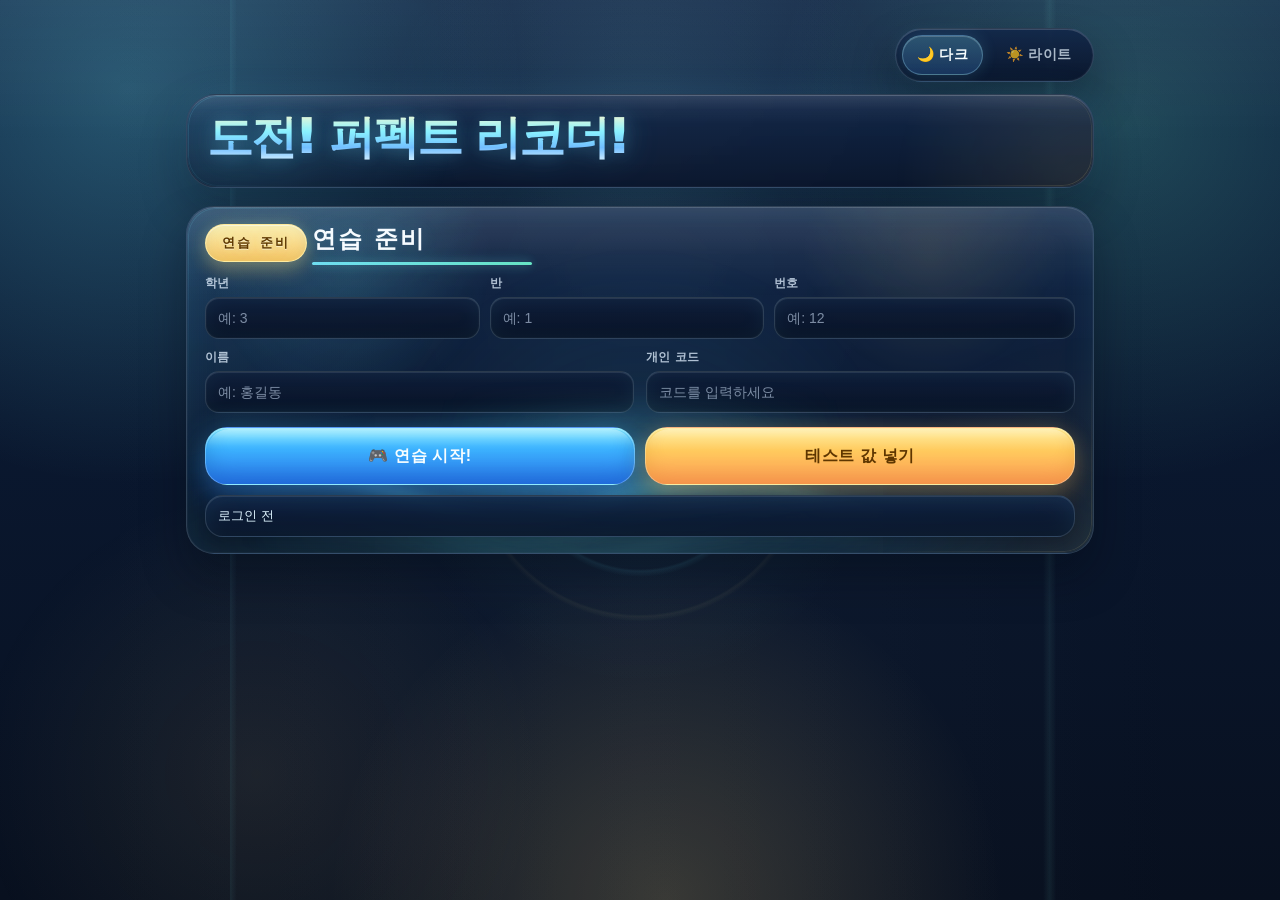
==== commit 95a2401d: "v.4.22 다크버전 추가" ====
--- a/index_recovered.html
+++ b/index_recovered.html
@@ -7,69 +7,628 @@
   <style>
     * { box-sizing: border-box; }
 
+    :root {
+      --bg-deep: #071426;
+      --bg-mid: #0d2240;
+      --bg-soft: #14365d;
+      --panel-deep: rgba(11, 24, 48, 0.9);
+      --panel-mid: rgba(18, 39, 74, 0.9);
+      --panel-light: rgba(28, 55, 97, 0.82);
+      --line-soft: rgba(196, 238, 255, 0.2);
+      --line-strong: rgba(196, 238, 255, 0.34);
+      --glow-blue: rgba(103, 220, 255, 0.28);
+      --glow-mint: rgba(106, 255, 217, 0.24);
+      --glow-gold: rgba(255, 225, 128, 0.26);
+      --text-main: #eef8ff;
+      --text-soft: rgba(226, 241, 255, 0.76);
+      --shadow-deep: 0 22px 44px rgba(2, 8, 18, 0.34);
+    }
+
     body {
-  margin: 0;
-  font-family: "Pretendard", "Malgun Gothic", system-ui, sans-serif;
-  background: radial-gradient(circle at top left, #ffffff 0%, #dff3ff 42%, #cdeeff 100%);
-  color: #1f3147;
-}
+      margin: 0;
+      font-family: "Pretendard", "Malgun Gothic", system-ui, sans-serif;
+      color: var(--text-main);
+      background:
+        radial-gradient(circle at 10% 10%, rgba(112, 237, 255, 0.26) 0%, transparent 28%),
+        radial-gradient(circle at 88% 14%, rgba(120, 255, 215, 0.18) 0%, transparent 26%),
+        radial-gradient(circle at 52% 100%, rgba(255, 220, 132, 0.18) 0%, transparent 30%),
+        radial-gradient(circle at 50% 36%, rgba(103, 220, 255, 0.08) 0%, transparent 24%),
+        linear-gradient(180deg, #0d2342 0%, #0a1830 46%, #08101f 100%);
+      min-height: 100vh;
+      position: relative;
+      overflow-x: hidden;
+    }
+
+    body::before,
+    body::after {
+      content: "";
+      position: fixed;
+      inset: 0;
+      pointer-events: none;
+      z-index: 0;
+    }
+
+    body::before {
+      background:
+        radial-gradient(circle at 50% 50%, rgba(105, 230, 255, 0.1) 0%, rgba(105, 230, 255, 0.04) 14%, transparent 30%),
+        radial-gradient(circle at 50% 50%, transparent 0 10.5%, rgba(135, 255, 240, 0.12) 10.8%, transparent 11.6%),
+        radial-gradient(circle at 50% 50%, transparent 0 15.2%, rgba(105, 230, 255, 0.1) 15.5%, transparent 16.2%),
+        radial-gradient(circle at 50% 50%, transparent 0 21%, rgba(255, 225, 137, 0.06) 21.3%, transparent 21.9%),
+        linear-gradient(90deg, transparent 0%, transparent 18%, rgba(105, 230, 255, 0.08) 18%, transparent 18.5%, transparent 81.5%, rgba(135, 255, 240, 0.07) 82%, transparent 82.5%, transparent 100%),
+        linear-gradient(90deg, transparent 0%, rgba(255,255,255,0.03) 50%, transparent 100%),
+        radial-gradient(circle at 20% 30%, rgba(255,255,255,0.08) 0 1px, transparent 2px),
+        radial-gradient(circle at 68% 22%, rgba(255,255,255,0.07) 0 1px, transparent 2px),
+        radial-gradient(circle at 74% 72%, rgba(255,255,255,0.06) 0 1px, transparent 2px),
+        radial-gradient(circle at 34% 64%, rgba(255,255,255,0.05) 0 1px, transparent 2px);
+      background-size:
+        100% 100%,
+        100% 100%,
+        100% 100%,
+        100% 100%,
+        100% 100%,
+        auto,
+        180px 180px,
+        220px 220px,
+        260px 260px,
+        240px 240px;
+      background-position:
+        center center,
+        center center,
+        center center,
+        center center,
+        center center,
+        center center,
+        center center,
+        center center,
+        center center,
+        center center;
+      background-repeat: no-repeat;
+      opacity: 0.9;
+    }
+
+    body::after {
+      background:
+        radial-gradient(circle at 50% 16%, rgba(128, 228, 255, 0.14) 0%, transparent 26%),
+        radial-gradient(circle at 20% 86%, rgba(255, 220, 132, 0.08) 0%, transparent 22%),
+        linear-gradient(180deg, rgba(255,255,255,0.05) 0%, transparent 16%);
+      opacity: 1;
+    }
 
     .wrap {
-  max-width: 920px;
-  margin: 0 auto;
-  padding: 24px 16px 44px;
-}
+      position: relative;
+      z-index: 1;
+      max-width: 940px;
+      margin: 0 auto;
+      padding: 28px 16px 52px;
+    }
+
+    .topBar {
+      display: flex;
+      justify-content: flex-end;
+      margin-bottom: 12px;
+    }
+
+    .themeToggle {
+      display: inline-flex;
+      align-items: center;
+      gap: 8px;
+      padding: 6px;
+      border-radius: 999px;
+      background: linear-gradient(180deg, rgba(18, 39, 73, 0.92) 0%, rgba(10, 21, 43, 0.96) 100%);
+      border: 1px solid rgba(201, 235, 255, 0.18);
+      box-shadow:
+        var(--shadow-deep),
+        inset 0 1px 0 rgba(255,255,255,0.14),
+        inset 0 0 0 1px rgba(255,255,255,0.03);
+    }
+
+    .themeToggleBtn {
+      width: auto;
+      min-width: 0;
+      min-height: 0;
+      padding: 10px 14px;
+      border-radius: 999px;
+      border: 1px solid transparent;
+      background: transparent;
+      color: rgba(231, 244, 255, 0.72);
+      font-size: 14px;
+      font-weight: 900;
+      letter-spacing: 0.04em;
+      box-shadow: none;
+    }
+
+    .themeToggleBtn::before {
+      display: none;
+    }
+
+    .themeToggleBtn:hover {
+      transform: none;
+      filter: none;
+      box-shadow: none;
+      color: #f3fbff;
+    }
+
+    .themeToggleBtn:active {
+      transform: none;
+      box-shadow: none;
+    }
+
+    .themeToggleBtn.active {
+      background: linear-gradient(180deg, rgba(132, 234, 255, 0.24) 0%, rgba(72, 159, 255, 0.22) 100%);
+      border-color: rgba(165, 236, 255, 0.3);
+      color: #f8feff;
+      box-shadow:
+        0 0 16px rgba(110, 227, 255, 0.16),
+        inset 0 1px 0 rgba(255,255,255,0.18);
+    }
 
     .heroCard {
       margin-bottom: 18px;
       padding: 18px 20px;
       border-radius: 30px;
-      background: linear-gradient(180deg, rgba(255,255,255,0.95) 0%, rgba(247,252,255,0.92) 100%);
-      border: 2px solid rgba(219, 238, 253, 0.95);
+      position: relative;
+      overflow: hidden;
+      background:
+        linear-gradient(180deg, rgba(18, 39, 73, 0.9) 0%, rgba(10, 21, 43, 0.94) 100%),
+        radial-gradient(circle at top, rgba(255,255,255,0.12) 0%, transparent 58%);
+      border: 1px solid rgba(201, 235, 255, 0.18);
       box-shadow:
-        0 14px 30px rgba(77, 168, 255, 0.12),
-        inset 0 1px 0 rgba(255,255,255,0.85);
-      backdrop-filter: blur(4px);
+        var(--shadow-deep),
+        0 0 34px rgba(95, 209, 255, 0.12),
+        inset 0 1px 0 rgba(255,255,255,0.16),
+        inset 0 0 0 1px rgba(255,255,255,0.03);
+      backdrop-filter: blur(8px);
+    }
+
+    .heroCard::before,
+    .heroCard::after {
+      content: "";
+      position: absolute;
+      inset: 0;
+      border-radius: inherit;
+      pointer-events: none;
+    }
+
+    .heroCard::before {
+      background:
+        linear-gradient(180deg, rgba(255,255,255,0.12) 0%, rgba(255,255,255,0.03) 16%, transparent 34%),
+        radial-gradient(circle at top left, rgba(107, 221, 255, 0.18) 0%, transparent 30%),
+        radial-gradient(circle at bottom right, rgba(255, 224, 128, 0.1) 0%, transparent 22%);
+    }
+
+    .heroCard::after {
+      inset: 1px;
+      background: linear-gradient(135deg, rgba(118, 225, 255, 0.18) 0%, transparent 18%, transparent 82%, rgba(255, 226, 146, 0.16) 100%);
+      mask:
+        linear-gradient(#fff 0 0) content-box,
+        linear-gradient(#fff 0 0);
+      mask-composite: exclude;
+      -webkit-mask:
+        linear-gradient(#fff 0 0) content-box,
+        linear-gradient(#fff 0 0);
+      -webkit-mask-composite: xor;
+      padding: 1px;
+      opacity: 0.9;
+    }
+
+    .heroCard > * {
+      position: relative;
+      z-index: 1;
+    }
+
+    .heroStar {
+      position: absolute;
+      width: var(--hero-star-size, 4px);
+      height: var(--hero-star-size, 4px);
+      left: var(--hero-star-left, 50%);
+      top: var(--hero-star-top, 50%);
+      border-radius: 999px;
+      background: radial-gradient(circle, rgba(255,255,255,0.96) 0%, rgba(164, 247, 255, 0.88) 34%, rgba(164, 247, 255, 0) 74%);
+      box-shadow:
+        0 0 10px rgba(124, 234, 255, 0.3),
+        0 0 16px rgba(124, 234, 255, 0.12);
+      filter: blur(0.2px);
+      opacity: 0;
+      transform: translate3d(0, 0, 0) scale(0.8);
+      animation: heroStarDrift var(--hero-star-duration, 5.8s) ease-in-out infinite;
+      animation-delay: var(--hero-star-delay, 0s);
+      pointer-events: none;
+      z-index: 0;
+    }
+
+    .heroStar::before {
+      content: "";
+      position: absolute;
+      inset: -2px;
+      border-radius: inherit;
+      background: radial-gradient(circle, rgba(255,255,255,0.32) 0%, transparent 72%);
+      opacity: 0.68;
+    }
+
+    @keyframes heroStarDrift {
+      0% {
+        opacity: 0;
+        transform: translate3d(var(--hero-star-from-x, -8px), var(--hero-star-from-y, 6px), 0) scale(0.82);
+      }
+      18% {
+        opacity: 0.7;
+      }
+      42% {
+        opacity: 1;
+        transform: translate3d(calc((var(--hero-star-from-x, -8px) + var(--hero-star-to-x, 10px)) * 0.22), calc((var(--hero-star-from-y, 6px) + var(--hero-star-to-y, -8px)) * 0.18), 0) scale(1);
+      }
+      74% {
+        opacity: 0.4;
+      }
+      100% {
+        opacity: 0;
+        transform: translate3d(var(--hero-star-to-x, 10px), var(--hero-star-to-y, -8px), 0) scale(0.84);
+      }
     }
 
     .pageTitle {
       margin: 0 0 8px;
-      font-size: 38px;
+      font-size: clamp(34px, 5vw, 46px);
       font-weight: 1000;
       letter-spacing: -0.04em;
       line-height: 1.05;
-      background: linear-gradient(180deg, #7a2400 0%, #c45d00 24%, #0d2f73 100%);
+      background: linear-gradient(180deg, #fff8d0 0%, #8ef4ff 38%, #73bcff 72%, #d8f1ff 100%);
       -webkit-background-clip: text;
       background-clip: text;
       color: transparent;
       text-shadow:
-        0 1px 0 rgba(255,255,255,0.18),
-        0 6px 14px rgba(13, 47, 115, 0.12);
-      filter: drop-shadow(0 2px 6px rgba(0, 0, 0, 0.08));
+        0 0 16px rgba(129, 237, 255, 0.16),
+        0 0 28px rgba(129, 237, 255, 0.14);
+      filter: drop-shadow(0 4px 16px rgba(89, 208, 255, 0.22));
     }
 
     .pageDesc {
       margin: 0 0 18px;
-      color: #666;
+      color: var(--text-soft);
       font-size: 14px;
       line-height: 1.5;
     }
 
     .card {
-  background: linear-gradient(180deg, #ffffff 0%, #f7fcff 100%);
-  border: 2px solid #dbeefd;
-  border-radius: 28px;
-  padding: 18px;
-  margin-bottom: 16px;
-  box-shadow: 0 10px 24px rgba(77, 168, 255, 0.12);
-}
+      position: relative;
+      overflow: hidden;
+      background:
+        linear-gradient(180deg, rgba(18, 39, 73, 0.88) 0%, rgba(10, 20, 40, 0.92) 100%),
+        radial-gradient(circle at top, rgba(255,255,255,0.08) 0%, transparent 58%);
+      border: 1px solid var(--line-soft);
+      border-radius: 28px;
+      padding: 18px;
+      margin-bottom: 16px;
+      box-shadow:
+        var(--shadow-deep),
+        inset 0 1px 0 rgba(255,255,255,0.12),
+        inset 0 0 0 1px rgba(255,255,255,0.03),
+        inset 0 0 34px rgba(103, 220, 255, 0.08);
+      backdrop-filter: blur(8px);
+    }
+
+    .card::before,
+    .card::after {
+      content: "";
+      position: absolute;
+      inset: 0;
+      border-radius: inherit;
+      pointer-events: none;
+    }
+
+    .card::before {
+      background:
+        linear-gradient(180deg, rgba(255,255,255,0.1) 0%, rgba(255,255,255,0.03) 14%, transparent 28%),
+        radial-gradient(circle at top left, rgba(103, 220, 255, 0.16) 0%, transparent 30%),
+        radial-gradient(circle at bottom right, rgba(255, 225, 128, 0.08) 0%, transparent 24%);
+      opacity: 0.95;
+    }
+
+    .card::after {
+      inset: 1px;
+      background:
+        linear-gradient(135deg, rgba(130, 228, 255, 0.16) 0%, transparent 16%, transparent 82%, rgba(255, 226, 146, 0.14) 100%);
+      mask:
+        linear-gradient(#fff 0 0) content-box,
+        linear-gradient(#fff 0 0);
+      mask-composite: exclude;
+      -webkit-mask:
+        linear-gradient(#fff 0 0) content-box,
+        linear-gradient(#fff 0 0);
+      -webkit-mask-composite: xor;
+      padding: 1px;
+      opacity: 0.92;
+    }
 
     .hidden { display: none; }
 
     .cardTitle {
       margin: 0 0 12px;
-      font-size: 18px;
+      font-size: 20px;
       font-weight: 800;
+      color: #f0f8ff;
+      text-shadow:
+        0 0 18px rgba(113, 229, 255, 0.16),
+        0 0 28px rgba(113, 229, 255, 0.08);
+    }
+
+    #step1Section .cardTitle {
+      position: relative;
+      display: inline-block;
+      margin-bottom: 20px;
+      padding-right: 10px;
+      font-size: 24px;
+      font-weight: 900;
+      letter-spacing: 0.08em;
+      color: #f6fbff;
+      text-shadow:
+        0 0 18px rgba(116, 232, 255, 0.18),
+        0 0 30px rgba(116, 232, 255, 0.08);
+    }
+
+    #step1Section .cardTitle::after {
+      content: "";
+      position: absolute;
+      left: 0;
+      bottom: -10px;
+      width: min(220px, 52vw);
+      height: 3px;
+      border-radius: 999px;
+      background:
+        linear-gradient(90deg, rgba(118, 236, 255, 0.96) 0%, rgba(116, 255, 214, 0.92) 100%);
+      box-shadow:
+        0 0 10px rgba(118, 236, 255, 0.36),
+        0 0 18px rgba(116, 255, 214, 0.22);
+      opacity: 0.95;
+    }
+
+    #step1Section {
+      position: relative;
+      isolation: isolate;
+      padding-top: 16px;
+      padding-bottom: 16px;
+    }
+
+    #step1Section > :not(.loginStagePattern) {
+      position: relative;
+      z-index: 1;
+    }
+
+    .loginStagePattern {
+      position: absolute;
+      inset: 0;
+      pointer-events: none;
+      z-index: 0;
+      overflow: hidden;
+    }
+
+    .loginStagePattern::before,
+    .loginStagePattern::after,
+    .loginStageWaves,
+    .loginStageGlow {
+      content: "";
+      position: absolute;
+      inset: 0;
+    }
+
+    .loginStagePattern::before {
+      background:
+        radial-gradient(circle at 18% 18%, rgba(120, 236, 255, 0.16) 0%, transparent 18%),
+        radial-gradient(circle at 82% 14%, rgba(255, 229, 138, 0.12) 0%, transparent 16%),
+        linear-gradient(180deg, rgba(255,255,255,0.05) 0%, transparent 24%);
+      opacity: 0.78;
+    }
+
+    .loginStagePattern::after {
+      background:
+        radial-gradient(circle at 50% 88%, rgba(96, 223, 255, 0.14) 0%, rgba(96, 223, 255, 0.06) 22%, transparent 50%);
+      opacity: 0.92;
+      filter: blur(24px);
+    }
+
+    .loginStageGlow {
+      inset: auto -8% -12% -8%;
+      height: 56%;
+      background:
+        radial-gradient(ellipse at center, rgba(90, 214, 255, 0.16) 0%, rgba(90, 214, 255, 0.08) 24%, transparent 62%),
+        radial-gradient(ellipse at 30% 80%, rgba(118, 255, 221, 0.1) 0%, transparent 46%),
+        radial-gradient(ellipse at 70% 88%, rgba(130, 220, 255, 0.08) 0%, transparent 44%);
+      filter: blur(30px);
+      opacity: 0.9;
+    }
+
+    .loginStageWaves {
+      inset: auto -6% -8% -6%;
+      height: 58%;
+      background:
+        url("data:image/svg+xml,%3Csvg xmlns='http://www.w3.org/2000/svg' viewBox='0 0 1200 300'%3E%3Cdefs%3E%3ClinearGradient id='w1' x1='0' y1='0' x2='1' y2='0'%3E%3Cstop offset='0%25' stop-color='%2369e6ff' stop-opacity='0'/%3E%3Cstop offset='20%25' stop-color='%2369e6ff' stop-opacity='.9'/%3E%3Cstop offset='54%25' stop-color='%2387fff0' stop-opacity='.72'/%3E%3Cstop offset='100%25' stop-color='%2387fff0' stop-opacity='0'/%3E%3C/linearGradient%3E%3C/defs%3E%3Cpath d='M-10 178 C88 140 164 140 262 178 S456 216 554 178 756 140 856 178 1098 220 1210 178' fill='none' stroke='url(%23w1)' stroke-width='7' stroke-linecap='round'/%3E%3Cpath d='M-20 214 C84 184 180 184 280 214 S476 244 574 214 770 182 876 214 1100 248 1220 216' fill='none' stroke='url(%23w1)' stroke-width='5' stroke-linecap='round' opacity='.72'/%3E%3Cpath d='M0 248 C116 226 208 226 314 248 S518 274 624 248 830 224 936 248 1128 274 1220 252' fill='none' stroke='url(%23w1)' stroke-width='4' stroke-linecap='round' opacity='.46'/%3E%3C/svg%3E") center bottom/100% 100% no-repeat;
+      opacity: 0.82;
+      filter: blur(8px);
+      transform: translateY(0);
+      animation: loginWaveFloat 7.8s ease-in-out infinite;
+    }
+
+    .loginStageWaves::before,
+    .loginStageWaves::after {
+      content: "";
+      position: absolute;
+      inset: 0;
+      background-repeat: no-repeat;
+      background-position: center bottom;
+      background-size: 100% 100%;
+      mix-blend-mode: screen;
+    }
+
+    .loginStageWaves::before {
+      background-image:
+        url("data:image/svg+xml,%3Csvg xmlns='http://www.w3.org/2000/svg' viewBox='0 0 1200 300'%3E%3Cdefs%3E%3ClinearGradient id='w2' x1='0' y1='0' x2='1' y2='0'%3E%3Cstop offset='0%25' stop-color='%2385fff0' stop-opacity='0'/%3E%3Cstop offset='18%25' stop-color='%2385fff0' stop-opacity='.62'/%3E%3Cstop offset='56%25' stop-color='%2368dfff' stop-opacity='.56'/%3E%3Cstop offset='100%25' stop-color='%2368dfff' stop-opacity='0'/%3E%3C/linearGradient%3E%3C/defs%3E%3Cpath d='M0 148 C92 112 170 112 264 148 S456 188 548 148 744 112 840 148 1088 192 1200 150' fill='none' stroke='url(%23w2)' stroke-width='5.5' stroke-linecap='round'/%3E%3Cpath d='M0 194 C90 166 188 166 284 194 S482 226 584 194 790 164 894 194 1100 226 1200 198' fill='none' stroke='url(%23w2)' stroke-width='3.8' stroke-linecap='round' opacity='.74'/%3E%3C/svg%3E");
+      opacity: 0.72;
+      filter: blur(6px);
+      transform: translateY(-10px);
+      animation: loginWaveFloat 10.2s ease-in-out infinite reverse;
+    }
+
+    .loginStageWaves::after {
+      background-image:
+        url("data:image/svg+xml,%3Csvg xmlns='http://www.w3.org/2000/svg' viewBox='0 0 1200 300'%3E%3Cdefs%3E%3ClinearGradient id='w3' x1='0' y1='0' x2='1' y2='0'%3E%3Cstop offset='0%25' stop-color='%2369e6ff' stop-opacity='0'/%3E%3Cstop offset='16%25' stop-color='%2369e6ff' stop-opacity='.5'/%3E%3Cstop offset='56%25' stop-color='%2396fff1' stop-opacity='.42'/%3E%3Cstop offset='100%25' stop-color='%2396fff1' stop-opacity='0'/%3E%3C/linearGradient%3E%3C/defs%3E%3Cpath d='M0 228 C104 202 198 202 300 228 S508 254 610 228 814 202 918 228 1114 254 1200 236' fill='none' stroke='url(%23w3)' stroke-width='3.5' stroke-linecap='round'/%3E%3C/svg%3E");
+      opacity: 0.58;
+      filter: blur(10px);
+      transform: translateY(8px);
+      animation: loginWaveFloat 12s ease-in-out infinite;
+    }
+
+    .loginStar {
+      position: absolute;
+      width: var(--star-size, 4px);
+      height: var(--star-size, 4px);
+      left: var(--star-left, 50%);
+      top: var(--star-top, 50%);
+      border-radius: 999px;
+      background: radial-gradient(circle, rgba(255,255,255,0.96) 0%, rgba(164, 247, 255, 0.88) 34%, rgba(164, 247, 255, 0) 74%);
+      box-shadow:
+        0 0 10px rgba(124, 234, 255, 0.34),
+        0 0 18px rgba(124, 234, 255, 0.14);
+      filter: blur(0.2px);
+      opacity: 0;
+      transform: translate3d(0, 0, 0) scale(0.8);
+      animation: loginStarDrift var(--star-duration, 5.8s) ease-in-out infinite;
+      animation-delay: var(--star-delay, 0s);
+    }
+
+    .loginStar::before {
+      content: "";
+      position: absolute;
+      inset: -2px;
+      border-radius: inherit;
+      background: radial-gradient(circle, rgba(255,255,255,0.34) 0%, transparent 72%);
+      opacity: 0.7;
+    }
+
+    @keyframes loginWaveFloat {
+      0%, 100% {
+        transform: translateY(0);
+        opacity: 0.76;
+      }
+      50% {
+        transform: translateY(-8px);
+        opacity: 0.96;
+      }
+    }
+
+    @keyframes loginStarDrift {
+      0% {
+        opacity: 0;
+        transform: translate3d(var(--star-from-x, -10px), var(--star-from-y, 8px), 0) scale(0.82);
+      }
+      18% {
+        opacity: 0.72;
+      }
+      42% {
+        opacity: 1;
+        transform: translate3d(calc((var(--star-from-x, -10px) + var(--star-to-x, 12px)) * 0.22), calc((var(--star-from-y, 8px) + var(--star-to-y, -10px)) * 0.18), 0) scale(1);
+      }
+      74% {
+        opacity: 0.42;
+      }
+      100% {
+        opacity: 0;
+        transform: translate3d(var(--star-to-x, 14px), var(--star-to-y, -10px), 0) scale(0.84);
+      }
+    }
+
+    .loginRowThree {
+      display: grid;
+      grid-template-columns: 0.84fr 0.84fr 0.92fr;
+      gap: 10px;
+      align-items: end;
+    }
+
+    .loginRowTwo {
+      display: grid;
+      grid-template-columns: 1fr 1fr;
+      gap: 12px;
+      margin-top: 10px;
+    }
+
+    .loginActionRow {
+      margin-top: 14px;
+      display: grid;
+      grid-template-columns: 1fr 1fr;
+      gap: 12px;
+      position: relative;
+      z-index: 1;
+    }
+
+    .loginActionRow::before {
+      content: "";
+      position: absolute;
+      left: 50%;
+      top: 50%;
+      width: min(520px, 88%);
+      height: 112px;
+      transform: translate(-50%, -50%);
+      border-radius: 30px;
+      background:
+        radial-gradient(circle, rgba(101, 223, 255, 0.14) 0%, rgba(101, 223, 255, 0.04) 48%, transparent 76%);
+      filter: blur(12px);
+      pointer-events: none;
+      z-index: -1;
+    }
+
+    .loginActionRow button {
+      width: 100%;
+      min-width: 0;
+      justify-content: center;
+      text-align: center;
+      border-radius: 22px;
+      min-height: 58px;
+      padding: 15px 20px;
+      font-size: 16px;
+      letter-spacing: 0.04em;
+      box-shadow:
+        0 18px 28px rgba(45, 132, 255, 0.28),
+        0 0 28px rgba(91, 221, 255, 0.24),
+        inset 0 1px 0 rgba(255,255,255,0.34),
+        inset 0 -12px 20px rgba(0, 61, 139, 0.24);
+    }
+
+    .loginActionRow button:hover {
+      transform: translateY(-3px) scale(1.02);
+      box-shadow:
+        0 22px 34px rgba(45, 132, 255, 0.32),
+        0 0 36px rgba(91, 221, 255, 0.28),
+        inset 0 1px 0 rgba(255,255,255,0.38),
+        inset 0 -12px 20px rgba(0, 61, 139, 0.26);
+    }
+
+    .loginActionRow button.sub {
+      min-height: 58px;
+      padding: 15px 20px;
+      font-size: 16px;
+    }
+
+    #step1Section .field {
+      margin-bottom: 0;
+    }
+
+    #step1Section .label {
+      margin-bottom: 5px;
+      font-size: 12px;
+      letter-spacing: 0.02em;
+    }
+
+    #step1Section input {
+      min-height: 42px;
+      padding: 10px 12px;
+      border-radius: 14px;
+      font-size: 14px;
+    }
+
+    #step1Section .status {
+      margin-top: 10px;
+      min-height: 42px;
+      padding: 10px 12px;
+      font-size: 13px;
     }
 
     .grid2 {
@@ -86,65 +645,119 @@
       display: block;
       margin-bottom: 6px;
       font-size: 13px;
-      color: #666;
+      color: rgba(226, 241, 255, 0.76);
       font-weight: 700;
     }
 
     input, select, button {
       width: 100%;
       min-height: 46px;
-      border-radius: 14px;
-      border: 1px solid #d8dce7;
+      border-radius: 16px;
+      border: 1px solid rgba(193, 235, 255, 0.18);
       font-size: 15px;
     }
 
     input, select {
       padding: 12px 14px;
-      background: #fff;
-    }
-
-button {
-  padding: 13px 16px;
-  background: linear-gradient(180deg, #59b6ff 0%, #2f80ed 100%);
-  color: #fff;
-  font-weight: 900;
-  cursor: pointer;
-  border: none;
-  display: inline-flex;
-  align-items: center;
-  justify-content: center;
-  gap: 6px;
-  box-shadow: 0 8px 18px rgba(77, 168, 255, 0.28);
-  transition: transform 0.15s ease, box-shadow 0.15s ease, filter 0.15s ease;
-}
-button:hover {
-  transform: translateY(-1px);
-  background: linear-gradient(180deg, #329cf4 0%, #145fcf 100%);
-  box-shadow: 0 10px 20px rgba(41, 120, 227, 0.42);
-  filter: brightness(1.01);
-}
-
-button:active {
-  transform: translateY(1px);
-  background: linear-gradient(180deg, #238ee9 0%, #0f56be 100%);
-  box-shadow: 0 5px 12px rgba(15, 86, 190, 0.34);
-}
+      color: var(--text-main);
+      background:
+        linear-gradient(180deg, rgba(15, 30, 58, 0.92) 0%, rgba(9, 19, 38, 0.96) 100%);
+      box-shadow:
+        inset 0 1px 0 rgba(255,255,255,0.08),
+        inset 0 0 0 1px rgba(255,255,255,0.02),
+        inset 0 0 20px rgba(103, 220, 255, 0.06);
+      outline: none;
+    }
+
+    input::placeholder,
+    select {
+      color: rgba(214, 232, 255, 0.56);
+    }
+
+    input:focus,
+    select:focus {
+      border-color: rgba(133, 232, 255, 0.54);
+      box-shadow:
+        0 0 0 3px rgba(96, 219, 255, 0.12),
+        inset 0 1px 0 rgba(255,255,255,0.08),
+        inset 0 0 24px rgba(103, 220, 255, 0.1),
+        0 0 22px rgba(103, 220, 255, 0.14);
+    }
+
+    button {
+      padding: 13px 16px;
+      position: relative;
+      overflow: hidden;
+      background:
+        linear-gradient(180deg, #79e8ff 0%, #3eb7ff 32%, #2a78f0 100%);
+      color: #f8feff;
+      font-weight: 900;
+      cursor: pointer;
+      border: 1px solid rgba(220, 247, 255, 0.24);
+      display: inline-flex;
+      align-items: center;
+      justify-content: center;
+      gap: 6px;
+      box-shadow:
+        0 12px 24px rgba(45, 132, 255, 0.24),
+        0 0 22px rgba(91, 221, 255, 0.18),
+        inset 0 1px 0 rgba(255,255,255,0.32),
+        inset 0 -10px 18px rgba(0, 61, 139, 0.22);
+      transition: transform 0.18s ease, box-shadow 0.18s ease, filter 0.18s ease;
+    }
+
+    button::before {
+      content: "";
+      position: absolute;
+      inset: 1px;
+      border-radius: inherit;
+      background:
+        linear-gradient(180deg, rgba(255,255,255,0.42) 0%, rgba(255,255,255,0.12) 18%, rgba(255,255,255,0) 38%);
+      pointer-events: none;
+    }
+
+    button:hover {
+      transform: translateY(-2px) scale(1.01);
+      box-shadow:
+        0 16px 28px rgba(45, 132, 255, 0.3),
+        0 0 30px rgba(91, 221, 255, 0.24),
+        inset 0 1px 0 rgba(255,255,255,0.34),
+        inset 0 -10px 18px rgba(0, 61, 139, 0.24);
+      filter: brightness(1.04);
+    }
+
+    button:active {
+      transform: translateY(1px) scale(0.99);
+      box-shadow:
+        0 7px 16px rgba(15, 86, 190, 0.28),
+        0 0 18px rgba(91, 221, 255, 0.14),
+        inset 0 1px 0 rgba(255,255,255,0.22);
+    }
 
     button.sub {
-  background: linear-gradient(180deg, #fff4b8 0%, #ffd86f 100%);
-  color: #7a5200;
-  box-shadow: 0 8px 18px rgba(255, 216, 111, 0.28);
-}
+      background: linear-gradient(180deg, #ffe985 0%, #ffc95d 42%, #ff9d57 100%);
+      color: #5e3600;
+      box-shadow:
+        0 12px 24px rgba(255, 182, 79, 0.22),
+        0 0 22px rgba(255, 224, 132, 0.18),
+        inset 0 1px 0 rgba(255,255,255,0.3),
+        inset 0 -10px 18px rgba(180, 92, 0, 0.16);
+    }
 
     button.sub:hover {
-  background: linear-gradient(180deg, #ffd98f 0%, #ffb347 100%);
-  box-shadow: 0 10px 20px rgba(255, 179, 71, 0.34);
-}
+      box-shadow:
+        0 16px 28px rgba(255, 179, 71, 0.28),
+        0 0 26px rgba(255, 224, 132, 0.22),
+        inset 0 1px 0 rgba(255,255,255,0.34),
+        inset 0 -10px 18px rgba(180, 92, 0, 0.18);
+    }
 
     button.sub:active {
-  background: linear-gradient(180deg, #ffc96d 0%, #ff962f 100%);
-  box-shadow: 0 5px 12px rgba(255, 150, 47, 0.3);
-}
+      box-shadow:
+        0 7px 16px rgba(255, 150, 47, 0.24),
+        0 0 18px rgba(255, 224, 132, 0.12),
+        inset 0 1px 0 rgba(255,255,255,0.24);
+    }
 
 button:disabled {
       opacity: 0.6;
@@ -204,39 +817,88 @@
     .basicNoteBtn.note10 { background: linear-gradient(180deg, #286fd0 0%, #123eaa 100%); }
 
     .status {
-  margin-top: 12px;
-  padding: 12px 14px;
-  border-radius: 16px;
-  background: linear-gradient(180deg, #ffffff 0%, #f4fbff 100%);
-  border: 2px solid #dceefb;
-  font-size: 14px;
-  color: #34506d;
-  min-height: 46px;
-  display: flex;
-  align-items: center;
-  box-shadow: inset 0 1px 0 rgba(255,255,255,0.7);
-}
+      margin-top: 12px;
+      padding: 12px 14px;
+      border-radius: 18px;
+      background:
+        linear-gradient(180deg, rgba(16, 35, 67, 0.9) 0%, rgba(9, 19, 39, 0.95) 100%);
+      border: 1px solid rgba(194, 237, 255, 0.18);
+      font-size: 14px;
+      color: #dff4ff;
+      min-height: 46px;
+      display: flex;
+      align-items: center;
+      box-shadow:
+        inset 0 1px 0 rgba(255,255,255,0.1),
+        inset 0 0 24px rgba(103, 220, 255, 0.08),
+        0 10px 20px rgba(0,0,0,0.18);
+    }
+
+    #step34Section {
+      position: relative;
+      overflow: hidden;
+    }
 
     .pill {
-  display: inline-block;
-  padding: 8px 12px;
-  border-radius: 999px;
-  background: linear-gradient(180deg, #fff3b7 0%, #ffd96d 100%);
-  border: 1px solid #ffd25a;
-  font-size: 12px;
-  font-weight: 900;
-  color: #845400;
-  margin-bottom: 12px;
-  box-shadow: 0 6px 14px rgba(255, 217, 109, 0.24);
-}
+      display: inline-block;
+      padding: 8px 14px;
+      border-radius: 999px;
+      background: linear-gradient(180deg, rgba(255, 240, 169, 0.96) 0%, rgba(255, 200, 102, 0.96) 100%);
+      border: 1px solid rgba(255, 233, 145, 0.8);
+      font-size: 12px;
+      font-weight: 900;
+      letter-spacing: 0.14em;
+      color: #664100;
+      margin-bottom: 12px;
+      box-shadow:
+        0 8px 16px rgba(255, 217, 109, 0.18),
+        0 0 18px rgba(255, 230, 144, 0.16),
+        inset 0 1px 0 rgba(255,255,255,0.48);
+      text-transform: uppercase;
+      text-shadow:
+        0 1px 0 rgba(255,255,255,0.42),
+        0 0 10px rgba(255, 245, 186, 0.34),
+        0 0 20px rgba(255, 210, 110, 0.18);
+      font-family: "Pretendard", "Malgun Gothic", system-ui, sans-serif;
+    }
+
+    #step1Section .pill {
+      padding: 9px 16px;
+      font-size: 13px;
+      font-weight: 900;
+      letter-spacing: 0.18em;
+      background:
+        linear-gradient(180deg, rgba(255, 242, 180, 0.98) 0%, rgba(255, 205, 104, 0.98) 100%),
+        radial-gradient(circle at 18% 22%, rgba(131, 242, 255, 0.16) 0%, transparent 34%),
+        radial-gradient(circle at 82% 78%, rgba(118, 228, 255, 0.12) 0%, transparent 28%);
+      border-color: rgba(255, 236, 160, 0.94);
+      color: #5f3900;
+      box-shadow:
+        0 10px 18px rgba(255, 210, 102, 0.22),
+        0 0 14px rgba(112, 234, 255, 0.12),
+        0 0 22px rgba(255, 233, 150, 0.2),
+        inset 0 0 16px rgba(126, 233, 255, 0.08),
+        inset 0 1px 0 rgba(255,255,255,0.52),
+        inset 0 -6px 12px rgba(170, 100, 0, 0.08);
+      text-shadow:
+        0 1px 0 rgba(255,255,255,0.5),
+        0 0 10px rgba(126, 236, 255, 0.18),
+        0 0 14px rgba(255, 247, 191, 0.38),
+        0 0 26px rgba(255, 203, 96, 0.22);
+    }
 
     .songBox, .practiceInfoBox {
-  margin-top: 12px;
-  padding: 14px;
-  border-radius: 18px;
-  background: linear-gradient(180deg, #ffffff 0%, #f5fbff 100%);
-  border: 2px solid #dfeffc;
-}
+      margin-top: 12px;
+      padding: 14px;
+      border-radius: 20px;
+      background:
+        linear-gradient(180deg, rgba(15, 31, 61, 0.92) 0%, rgba(10, 20, 40, 0.96) 100%);
+      border: 1px solid rgba(194, 237, 255, 0.18);
+      box-shadow:
+        inset 0 1px 0 rgba(255,255,255,0.1),
+        inset 0 0 24px rgba(103, 220, 255, 0.06),
+        0 12px 22px rgba(0,0,0,0.18);
+    }
 
     .songButtonGrid {
       display: grid;
@@ -858,6 +1520,7 @@
       white-space: normal;
       word-break: keep-all;
       display: -webkit-box;
+      line-clamp: 2;
       -webkit-line-clamp: 2;
       -webkit-box-orient: vertical;
       overflow: hidden;
@@ -953,12 +1616,124 @@
       }
     }
 
+    @keyframes overlayFadeIn {
+      from {
+        opacity: 0;
+      }
+      to {
+        opacity: 1;
+      }
+    }
+
+    @keyframes overlayFadeOut {
+      from {
+        opacity: 1;
+      }
+      to {
+        opacity: 0;
+      }
+    }
+
+    @keyframes stampSlam {
+      0% {
+        opacity: 0;
+        transform: scale(2.9) rotate(-16deg);
+      }
+      52% {
+        opacity: 1;
+        transform: scale(0.76) rotate(-4deg);
+      }
+      72% {
+        opacity: 1;
+        transform: scale(1.15) rotate(-8deg);
+      }
+      86% {
+        opacity: 1;
+        transform: scale(0.96) rotate(-5.4deg);
+      }
+      100% {
+        opacity: 1;
+        transform: scale(1) rotate(-6deg);
+      }
+    }
+
+    @keyframes stampGlowPulse {
+      0%, 100% {
+        opacity: 0.72;
+        transform: scale(0.96);
+      }
+      50% {
+        opacity: 1;
+        transform: scale(1.06);
+      }
+    }
+
+    @keyframes stampImpactFlash {
+      0% {
+        opacity: 0;
+        transform: scale(0.28);
+      }
+      36% {
+        opacity: 0.98;
+      }
+      100% {
+        opacity: 0;
+        transform: scale(1.55);
+      }
+    }
+
+    @keyframes stampBurstRay {
+      0% {
+        opacity: 0;
+        transform: translate(-50%, -50%) rotate(var(--ray-rotate)) scaleY(0.2);
+      }
+      38% {
+        opacity: 1;
+      }
+      100% {
+        opacity: 0;
+        transform: translate(-50%, -50%) rotate(var(--ray-rotate)) scaleY(1.2);
+      }
+    }
+
+    @keyframes stampDustPop {
+      0% {
+        opacity: 0;
+        transform: translate(-50%, -50%) scale(0.2);
+      }
+      40% {
+        opacity: 0.95;
+      }
+      100% {
+        opacity: 0;
+        transform: translate(calc(-50% + var(--dx)), calc(-50% + var(--dy))) scale(1.2);
+      }
+    }
+
+    @keyframes resultValuePop {
+      0% {
+        transform: scale(1);
+        filter: brightness(1);
+      }
+      45% {
+        transform: scale(1.1);
+        filter: brightness(1.12);
+      }
+      100% {
+        transform: scale(1);
+        filter: brightness(1);
+      }
+    }
+
     @media (prefers-reduced-motion: reduce) {
       .songChoiceBtn.selected,
       .songChoiceBtn:hover::after,
       .songChoiceBtn.selected::after,
       .songChoiceArt,
-      .songChoiceArt::after {
+      .songChoiceArt::after,
+      .resultOverlay.show,
+      .resultOverlay.hide,
+      .resultStamp.show {
         animation: none;
       }
     }
@@ -1054,20 +1829,316 @@
     }
 
     .practiceBadge {
-      padding: 8px 12px;
+      padding: 9px 14px;
       border-radius: 999px;
-      background: #f4f6fb;
-      border: 1px solid #e4e7f0;
+      background: linear-gradient(180deg, rgba(18, 40, 74, 0.92) 0%, rgba(11, 22, 44, 0.95) 100%);
+      border: 1px solid rgba(193, 236, 255, 0.22);
       font-size: 13px;
       font-weight: 800;
-      color: #555;
+      color: #e2f4ff;
+      box-shadow:
+        inset 0 1px 0 rgba(255,255,255,0.1),
+        inset 0 0 20px rgba(103, 220, 255, 0.08),
+        0 10px 18px rgba(0,0,0,0.14);
     }
 
     .canvasWrap {
-      border: 1px solid #e7e9f0;
-      border-radius: 18px;
+      position: relative;
+      border: 1px solid rgba(194, 237, 255, 0.2);
+      border-radius: 24px;
       overflow: hidden;
-      background: #fff;
+      background: linear-gradient(180deg, rgba(18, 39, 73, 0.94) 0%, rgba(11, 23, 44, 0.96) 100%);
+      box-shadow:
+        0 18px 34px rgba(0,0,0,0.2),
+        inset 0 1px 0 rgba(255,255,255,0.08),
+        inset 0 0 38px rgba(103, 220, 255, 0.06);
+    }
+
+    .comboOverlay {
+      --combo-tilt: -18deg;
+      --combo-number-color: #e8ffd1;
+      --combo-number-shadow-1: rgba(191, 255, 174, 0.72);
+      --combo-number-shadow-2: rgba(130, 255, 213, 0.4);
+      --combo-number-shadow-3: rgba(255, 246, 160, 0.2);
+      --combo-badge-glow: rgba(255, 221, 124, 0.4);
+      --combo-badge-glow-2: rgba(134, 246, 255, 0.22);
+      --combo-core-glow: rgba(255, 229, 132, 0.22);
+      position: absolute;
+      left: 38px;
+      top: 2px;
+      width: 88px;
+      aspect-ratio: 1 / 1;
+      display: grid;
+      place-items: center;
+      transform: rotate(var(--combo-tilt)) scale(0.7);
+      opacity: 0;
+      pointer-events: none;
+      z-index: 5;
+      transition:
+        opacity 180ms ease,
+        transform 260ms cubic-bezier(.2,.9,.22,1.18),
+        filter 220ms ease;
+      filter: saturate(1) brightness(1);
+    }
+
+    .comboOverlay::before,
+    .comboOverlay::after {
+      content: "";
+      position: absolute;
+      inset: 0;
+      clip-path: polygon(50% 0%, 63% 11%, 80% 4%, 84% 21%, 100% 28%, 92% 44%, 100% 60%, 84% 68%, 80% 87%, 61% 81%, 50% 100%, 38% 82%, 19% 89%, 15% 70%, 0% 61%, 8% 44%, 0% 27%, 17% 21%, 20% 4%, 38% 11%);
+      border-radius: 26px;
+      pointer-events: none;
+    }
+
+    .comboOverlay::before {
+      background:
+        radial-gradient(circle at 28% 26%, rgba(255,255,255,0.92) 0%, rgba(255,255,255,0.25) 16%, transparent 24%),
+        radial-gradient(circle at 70% 76%, rgba(255, 234, 162, 0.6) 0%, transparent 20%),
+        linear-gradient(180deg, #b8fbff 0%, #8fefff 22%, #f5ef95 52%, #ffd06b 76%, #ffbd7c 100%);
+      box-shadow:
+        0 16px 28px rgba(30, 113, 160, 0.24),
+        0 0 26px var(--combo-badge-glow),
+        0 0 42px var(--combo-badge-glow-2);
+    }
+
+    .comboOverlay::after {
+      inset: 7px;
+      background:
+        linear-gradient(180deg, rgba(255,255,255,0.78) 0%, rgba(255,255,255,0.28) 16%, rgba(255,255,255,0) 34%),
+        radial-gradient(circle at 50% 52%, rgba(255, 240, 170, 0.14) 0%, transparent 62%);
+      opacity: 0.95;
+      mix-blend-mode: screen;
+    }
+
+    .comboCore {
+      position: relative;
+      width: 64px;
+      height: 64px;
+      border-radius: 50%;
+      display: grid;
+      place-items: center;
+      background:
+        radial-gradient(circle at 34% 28%, rgba(255,255,255,0.95) 0%, rgba(255,255,255,0.22) 18%, transparent 24%),
+        radial-gradient(circle at 50% 50%, #fff9c8 0%, #e7ffb2 28%, #c6fff4 52%, #ffe07b 76%, #ffc96f 100%);
+      box-shadow:
+        inset 0 3px 0 rgba(255,255,255,0.65),
+        inset 0 -8px 18px rgba(161, 124, 28, 0.24),
+        0 10px 18px rgba(154, 90, 16, 0.24),
+        0 0 20px var(--combo-core-glow);
+      z-index: 1;
+    }
+
+    .comboRibbon {
+      position: absolute;
+      bottom: 10px;
+      width: 46px;
+      height: 14px;
+      border-radius: 999px;
+      background: linear-gradient(180deg, #a25b0e 0%, #7e4308 100%);
+      box-shadow:
+        0 6px 12px rgba(114, 67, 8, 0.2),
+        inset 0 1px 0 rgba(255,255,255,0.18);
+      z-index: 2;
+    }
+
+    .comboRibbon::before,
+    .comboRibbon::after {
+      content: "";
+      position: absolute;
+      bottom: -4px;
+      width: 11px;
+      height: 11px;
+      background: linear-gradient(180deg, #92510d 0%, #6e3907 100%);
+      z-index: -1;
+    }
+
+    .comboRibbon::before {
+      left: 7px;
+      clip-path: polygon(0 0, 100% 0, 74% 100%, 0 64%);
+    }
+
+    .comboRibbon::after {
+      right: 7px;
+      clip-path: polygon(0 0, 100% 0, 100% 64%, 26% 100%);
+    }
+
+    .comboSpark {
+      position: absolute;
+      width: 10px;
+      height: 10px;
+      border-radius: 50%;
+      background:
+        radial-gradient(circle, rgba(255,255,255,0.98) 0%, rgba(213,255,210,0.82) 24%, rgba(255,244,174,0.72) 42%, rgba(255,244,174,0) 72%);
+      filter: drop-shadow(0 0 10px rgba(208, 255, 220, 0.72));
+      opacity: 0.88;
+      z-index: 3;
+    }
+
+    .comboSpark::before,
+    .comboSpark::after {
+      content: "";
+      position: absolute;
+      left: 50%;
+      top: 50%;
+      transform: translate(-50%, -50%);
+      background: rgba(255,255,255,0.95);
+      border-radius: 999px;
+    }
+
+    .comboSpark::before {
+      width: 2px;
+      height: 10px;
+    }
+
+    .comboSpark::after {
+      width: 10px;
+      height: 2px;
+    }
+
+    .comboSpark-s1 {
+      left: 9px;
+      top: 16px;
+      transform: rotate(14deg);
+    }
+
+    .comboSpark-s2 {
+      right: 5px;
+      top: 13px;
+      width: 10px;
+      height: 10px;
+      transform: rotate(-8deg);
+    }
+
+    .comboSpark-s3 {
+      right: 13px;
+      bottom: 13px;
+      width: 8px;
+      height: 8px;
+      transform: rotate(18deg);
+    }
+
+    .comboOverlay.visible {
+      opacity: 1;
+      transform: rotate(var(--combo-tilt)) scale(1);
+    }
+
+    .comboOverlay.pop {
+      transform: rotate(calc(var(--combo-tilt) - 2deg)) scale(1.16);
+    }
+
+    .comboOverlay.combo-tier-2 {
+      filter: saturate(1.1) brightness(1.06);
+      --combo-number-color: #c8fff6;
+      --combo-number-shadow-1: rgba(130, 255, 235, 0.76);
+      --combo-number-shadow-2: rgba(119, 232, 255, 0.46);
+      --combo-number-shadow-3: rgba(219, 255, 196, 0.24);
+      --combo-badge-glow: rgba(142, 255, 236, 0.52);
+      --combo-badge-glow-2: rgba(114, 231, 255, 0.34);
+      --combo-core-glow: rgba(149, 255, 228, 0.3);
+    }
+
+    .comboOverlay.combo-tier-2::before {
+      box-shadow:
+        0 18px 30px rgba(30, 113, 160, 0.24),
+        0 0 34px rgba(255, 221, 124, 0.5);
+    }
+
+    .comboOverlay.combo-tier-2 .comboCore {
+      width: 70px;
+      height: 70px;
+      box-shadow:
+        inset 0 3px 0 rgba(255,255,255,0.7),
+        inset 0 -8px 18px rgba(161, 124, 28, 0.24),
+        0 12px 22px rgba(154, 90, 16, 0.26),
+        0 0 20px rgba(216, 255, 188, 0.28);
+    }
+
+    .comboOverlay.combo-tier-3 {
+      filter: saturate(1.08) brightness(1.04);
+      --combo-number-color: #fff2a8;
+      --combo-number-shadow-1: rgba(255, 248, 140, 0.82);
+      --combo-number-shadow-2: rgba(255, 221, 112, 0.46);
+      --combo-number-shadow-3: rgba(170, 255, 233, 0.26);
+      --combo-badge-glow: rgba(255, 239, 160, 0.62);
+      --combo-badge-glow-2: rgba(162, 255, 232, 0.36);
+      --combo-core-glow: rgba(255, 237, 156, 0.36);
+    }
+
+    .comboOverlay.combo-tier-3::before {
+      box-shadow:
+        0 20px 34px rgba(30, 113, 160, 0.28),
+        0 0 44px rgba(255, 221, 124, 0.6),
+        0 0 64px rgba(116, 220, 255, 0.28);
+    }
+
+    .comboOverlay.combo-tier-3 .comboCore {
+      width: 74px;
+      height: 74px;
+      box-shadow:
+        inset 0 3px 0 rgba(255,255,255,0.76),
+        inset 0 -8px 18px rgba(161, 124, 28, 0.24),
+        0 14px 24px rgba(154, 90, 16, 0.28),
+        0 0 28px rgba(206, 255, 200, 0.36);
+    }
+
+    .comboOverlay.combo-tier-3 .comboSpark {
+      filter: drop-shadow(0 0 14px rgba(210, 255, 224, 0.92));
+    }
+
+    .comboLabel {
+      position: absolute;
+      top: 15px;
+      left: 50%;
+      transform: translateX(-50%) rotate(4deg);
+      font-size: 7px;
+      font-weight: 1000;
+      letter-spacing: 0.28em;
+      color: #2f8f8e;
+      text-shadow:
+        0 1px 0 rgba(255,255,255,0.44),
+        0 0 14px rgba(174, 255, 238, 0.58);
+      z-index: 4;
+    }
+
+    .comboValue {
+      position: relative;
+      z-index: 4;
+      font-size: clamp(24px, 3.2vw, 36px);
+      font-weight: 1000;
+      line-height: 1;
+      letter-spacing: -0.05em;
+      color: var(--combo-number-color);
+      text-shadow:
+        0 2px 0 rgba(118, 92, 24, 0.42),
+        0 0 18px var(--combo-number-shadow-1),
+        0 0 30px var(--combo-number-shadow-2),
+        0 0 42px var(--combo-number-shadow-3);
+    }
+
+    .comboOverlay.combo-tier-1 .comboValue {
+      color: #e8ffd1;
+    }
+
+    .comboOverlay.combo-tier-2 .comboValue {
+      color: #c8fff6;
+    }
+
+    .comboOverlay.combo-tier-3 .comboValue {
+      color: #fff2a8;
+    }
+
+    .comboValue::after {
+      content: "x";
+      position: absolute;
+      right: -7px;
+      top: 1px;
+      font-size: 10px;
+      font-weight: 1000;
+      color: #67bdb4;
+      text-shadow:
+        0 1px 0 rgba(255,255,255,0.38),
+        0 0 10px rgba(175, 255, 241, 0.42);
     }
 
     .practiceControlPanel {
@@ -1208,6 +2279,699 @@
       margin-top: 12px;
     }
 
+    .resultOverlay {
+      position: absolute;
+      inset: 0;
+      display: flex;
+      align-items: center;
+      justify-content: center;
+      padding: 24px;
+      background:
+        radial-gradient(circle at 50% 44%, rgba(255,255,255,0.08) 0%, rgba(255,255,255,0.02) 22%, transparent 42%),
+        rgba(4, 10, 24, 0.64);
+      backdrop-filter: blur(4px);
+      z-index: 999;
+      opacity: 0;
+      pointer-events: auto;
+      overflow: hidden;
+    }
+
+    .resultOverlay::before {
+      content: "";
+      position: absolute;
+      inset: 0;
+      background:
+        radial-gradient(circle at 50% 50%, rgba(255,255,255,0.08) 0%, rgba(255,255,255,0.04) 18%, transparent 44%);
+      opacity: 0.95;
+      pointer-events: none;
+    }
+
+    .resultOverlay.hidden {
+      display: none;
+    }
+
+    .resultOverlay.show {
+      animation: overlayFadeIn 180ms ease-out forwards;
+    }
+
+    .resultOverlay.hide {
+      animation: overlayFadeOut 240ms ease-in forwards;
+    }
+
+    .resultPanel {
+      position: relative;
+      width: min(88vw, 620px);
+      padding: 28px 24px 24px;
+      border-radius: 30px;
+      background:
+        linear-gradient(180deg, rgba(16, 30, 57, 0.95) 0%, rgba(8, 18, 39, 0.94) 100%),
+        radial-gradient(circle at 50% -8%, rgba(255,255,255,0.12) 0%, rgba(255,255,255,0.03) 28%, transparent 58%);
+      border: 1px solid rgba(218, 238, 255, 0.16);
+      box-shadow:
+        0 24px 50px rgba(0,0,0,0.34),
+        0 0 44px rgba(117, 210, 255, 0.08),
+        inset 0 1px 0 rgba(255,255,255,0.12),
+        inset 0 0 0 1px rgba(255,255,255,0.03);
+      display: flex;
+      flex-direction: column;
+      align-items: center;
+      gap: 18px;
+      z-index: 1;
+      overflow: hidden;
+    }
+
+    .resultPanel::before,
+    .resultPanel::after {
+      content: "";
+      position: absolute;
+      inset: 0;
+      pointer-events: none;
+      border-radius: inherit;
+    }
+
+    .resultPanel::before {
+      background:
+        linear-gradient(180deg, rgba(255,255,255,0.1) 0%, rgba(255,255,255,0.03) 12%, transparent 28%),
+        radial-gradient(circle at top left, rgba(109, 222, 255, 0.12) 0%, transparent 28%),
+        radial-gradient(circle at bottom right, rgba(255, 225, 124, 0.08) 0%, transparent 24%);
+      opacity: 0.92;
+    }
+
+    .resultPanel::after {
+      inset: 1px;
+      background:
+        linear-gradient(135deg, rgba(132, 220, 255, 0.16) 0%, transparent 18%, transparent 80%, rgba(255, 230, 138, 0.16) 100%);
+      mask:
+        linear-gradient(#fff 0 0) content-box,
+        linear-gradient(#fff 0 0);
+      mask-composite: exclude;
+      -webkit-mask:
+        linear-gradient(#fff 0 0) content-box,
+        linear-gradient(#fff 0 0);
+      -webkit-mask-composite: xor;
+      padding: 1px;
+      opacity: 0.9;
+    }
+
+    .resultScoreBoard {
+      width: 100%;
+      display: grid;
+      gap: 16px;
+    }
+
+    .resultScoreGrid {
+      display: grid;
+      grid-template-columns: repeat(3, minmax(0, 1fr));
+      gap: 12px;
+    }
+
+    .resultScoreCard {
+      --card-accent-a: rgba(116, 230, 255, 0.26);
+      --card-accent-b: rgba(255, 238, 155, 0.2);
+      --card-glow-a: rgba(104, 224, 255, 0.24);
+      --card-glow-b: rgba(255, 226, 128, 0.16);
+      --card-gloss: rgba(255,255,255,0.16);
+      position: relative;
+      min-height: 112px;
+      padding: 16px 16px 18px;
+      border-radius: 22px;
+      background:
+        linear-gradient(180deg, rgba(20, 42, 76, 0.98) 0%, rgba(10, 22, 43, 0.99) 100%),
+        radial-gradient(circle at 50% -8%, rgba(255,255,255,0.06) 0%, transparent 54%);
+      border: 1px solid rgba(220, 243, 255, 0.2);
+      box-shadow:
+        inset 0 1px 0 rgba(255,255,255,0.09),
+        inset 0 0 0 1px rgba(255,255,255,0.04),
+        inset 0 0 28px color-mix(in srgb, var(--card-glow-a) 32%, transparent),
+        inset 0 0 42px color-mix(in srgb, var(--card-glow-b) 14%, transparent),
+        0 14px 28px rgba(6, 14, 28, 0.22),
+        0 0 22px color-mix(in srgb, var(--card-glow-a) 20%, transparent),
+        0 0 38px color-mix(in srgb, var(--card-glow-b) 10%, transparent);
+      display: flex;
+      flex-direction: column;
+      justify-content: space-between;
+      gap: 12px;
+      overflow: hidden;
+      isolation: isolate;
+    }
+
+    .resultScoreCard::before,
+    .resultScoreCard::after {
+      content: "";
+      position: absolute;
+      inset: 0;
+      border-radius: inherit;
+      pointer-events: none;
+    }
+
+    .resultScoreCard::before {
+      inset: 1px;
+      background:
+        linear-gradient(135deg, color-mix(in srgb, var(--card-accent-a) 96%, white) 0%, transparent 20%, transparent 80%, color-mix(in srgb, var(--card-accent-b) 92%, white) 100%),
+        radial-gradient(circle at top left, color-mix(in srgb, var(--card-glow-a) 94%, white) 0%, transparent 34%),
+        radial-gradient(circle at bottom right, color-mix(in srgb, var(--card-glow-b) 92%, white) 0%, transparent 30%);
+      mask:
+        linear-gradient(#fff 0 0) content-box,
+        linear-gradient(#fff 0 0);
+      mask-composite: exclude;
+      -webkit-mask:
+        linear-gradient(#fff 0 0) content-box,
+        linear-gradient(#fff 0 0);
+      -webkit-mask-composite: xor;
+      padding: 1px;
+      opacity: 0.98;
+    }
+
+    .resultScoreCard::after {
+      inset: 0;
+      background:
+        linear-gradient(180deg, var(--card-gloss) 0%, rgba(255,255,255,0.06) 14%, rgba(255,255,255,0) 34%),
+        radial-gradient(circle at 50% 0%, color-mix(in srgb, var(--card-glow-a) 88%, white) 0%, color-mix(in srgb, var(--card-glow-a) 36%, transparent) 24%, transparent 56%),
+        radial-gradient(circle at 50% 100%, color-mix(in srgb, var(--card-glow-b) 74%, transparent) 0%, transparent 28%);
+      filter: blur(13px);
+      opacity: 0.96;
+    }
+
+    .resultScoreCard-pitch {
+      --card-accent-a: rgba(118, 235, 255, 0.3);
+      --card-accent-b: rgba(147, 229, 255, 0.18);
+      --card-glow-a: rgba(110, 230, 255, 0.28);
+      --card-glow-b: rgba(120, 196, 255, 0.18);
+      --card-gloss: rgba(216, 245, 255, 0.16);
+    }
+
+    .resultScoreCard-rhythm {
+      --card-accent-a: rgba(111, 255, 212, 0.24);
+      --card-accent-b: rgba(121, 255, 232, 0.16);
+      --card-glow-a: rgba(94, 246, 211, 0.24);
+      --card-glow-b: rgba(126, 255, 234, 0.16);
+      --card-gloss: rgba(214, 255, 243, 0.16);
+    }
+
+    .resultScoreCard-combo {
+      --card-accent-a: rgba(132, 194, 255, 0.28);
+      --card-accent-b: rgba(174, 136, 255, 0.2);
+      --card-glow-a: rgba(129, 194, 255, 0.28);
+      --card-glow-b: rgba(175, 141, 255, 0.18);
+      --card-gloss: rgba(226, 233, 255, 0.16);
+    }
+
+    .resultScoreLabel {
+      font-size: 16px;
+      font-weight: 800;
+      letter-spacing: 0.04em;
+      color: rgba(240, 246, 255, 0.94);
+      text-shadow:
+        0 0 12px rgba(255,255,255,0.08),
+        0 0 22px rgba(123, 221, 255, 0.1);
+    }
+
+    .resultScoreValue {
+      font-size: clamp(28px, 4vw, 40px);
+      font-weight: 1000;
+      color: #ffffff;
+      text-shadow:
+        0 0 18px rgba(146, 228, 255, 0.28),
+        0 4px 18px rgba(0,0,0,0.18);
+    }
+
+    .resultScoreValue.bump {
+      animation: resultValuePop 240ms ease-out;
+    }
+
+    .resultScoreStage {
+      --stage-accent-a: rgba(120, 240, 255, 0.22);
+      --stage-accent-b: rgba(255, 233, 140, 0.22);
+      --stage-glow-a: rgba(107, 234, 255, 0.28);
+      --stage-glow-b: rgba(255, 224, 132, 0.22);
+      --stage-gloss: rgba(255,255,255,0.2);
+      position: relative;
+      min-height: 260px;
+      padding: 24px 24px 28px;
+      border-radius: 28px;
+      background:
+        linear-gradient(180deg, rgba(18, 40, 73, 0.97) 0%, rgba(9, 21, 43, 0.99) 100%),
+        radial-gradient(circle at 50% -4%, rgba(255, 223, 124, 0.12) 0%, transparent 52%);
+      border: 1px solid rgba(230, 243, 255, 0.18);
+      box-shadow:
+        0 24px 42px rgba(5, 12, 24, 0.32),
+        inset 0 1px 0 rgba(255,255,255,0.12),
+        inset 0 0 0 1px rgba(255, 227, 151, 0.1),
+        inset 0 0 38px color-mix(in srgb, var(--stage-glow-a) 28%, transparent),
+        inset 0 0 70px color-mix(in srgb, var(--stage-glow-b) 10%, transparent),
+        0 0 34px color-mix(in srgb, var(--stage-glow-b) 18%, transparent),
+        0 0 58px color-mix(in srgb, var(--stage-glow-a) 10%, transparent);
+      overflow: hidden;
+      display: flex;
+      align-items: flex-end;
+      isolation: isolate;
+    }
+
+    .resultScoreStage::before {
+      content: "";
+      position: absolute;
+      inset: 0;
+      background:
+        linear-gradient(135deg, color-mix(in srgb, var(--stage-accent-a) 96%, white) 0%, transparent 20%, transparent 80%, color-mix(in srgb, var(--stage-accent-b) 94%, white) 100%),
+        radial-gradient(circle at 50% 58%, rgba(255, 225, 132, 0.22) 0%, rgba(255,255,255,0.05) 34%, transparent 66%);
+      opacity: 0.96;
+      pointer-events: none;
+    }
+
+    .resultScoreStage::after {
+      content: "";
+      position: absolute;
+      inset: 1px;
+      border-radius: inherit;
+      background:
+        linear-gradient(180deg, var(--stage-gloss) 0%, rgba(255,255,255,0.06) 18%, transparent 36%),
+        radial-gradient(circle at top left, color-mix(in srgb, var(--stage-glow-a) 94%, white) 0%, transparent 34%),
+        radial-gradient(circle at bottom right, color-mix(in srgb, var(--stage-glow-b) 92%, white) 0%, transparent 34%);
+      mask:
+        linear-gradient(#fff 0 0) content-box,
+        linear-gradient(#fff 0 0);
+      mask-composite: exclude;
+      -webkit-mask:
+        linear-gradient(#fff 0 0) content-box,
+        linear-gradient(#fff 0 0);
+      -webkit-mask-composite: xor;
+      padding: 1px;
+      opacity: 0.96;
+      pointer-events: none;
+    }
+
+    .resultScoreStage-main {
+      --stage-accent-a: rgba(122, 241, 255, 0.26);
+      --stage-accent-b: rgba(255, 236, 146, 0.32);
+      --stage-glow-a: rgba(108, 234, 255, 0.36);
+      --stage-glow-b: rgba(255, 219, 120, 0.34);
+      --stage-gloss: rgba(255,255,255,0.24);
+    }
+
+    .resultTotalBlock {
+      position: relative;
+      z-index: 1;
+      display: grid;
+      gap: 10px;
+      max-width: 66%;
+    }
+
+    .resultTotalLabel {
+      font-size: 18px;
+      font-weight: 900;
+      color: #fff0bb;
+      letter-spacing: 0.08em;
+      text-shadow:
+        0 0 18px rgba(255, 223, 124, 0.28),
+        0 0 30px rgba(122, 241, 255, 0.12);
+    }
+
+    .resultScoreValue-total {
+      font-size: clamp(48px, 10vw, 92px);
+      font-weight: 1000;
+      line-height: 0.92;
+      color: #ffe07a;
+      text-shadow:
+        0 4px 0 rgba(116, 69, 0, 0.3),
+        0 0 24px rgba(255, 226, 122, 0.48),
+        0 0 46px rgba(255, 188, 31, 0.26),
+        0 0 62px rgba(122, 241, 255, 0.14),
+        0 0 88px rgba(255, 235, 154, 0.18);
+    }
+
+    .resultTotalSub {
+      font-size: 14px;
+      font-weight: 700;
+      color: rgba(230, 240, 255, 0.74);
+      letter-spacing: 0.04em;
+    }
+
+    .resultStamp {
+      --stamp-main: #ffd84d;
+      --stamp-glow: rgba(255, 216, 77, 0.62);
+      --stamp-glow-strong: rgba(255, 238, 162, 0.78);
+      --stamp-core: rgba(255,255,255,0.26);
+      position: absolute;
+      right: 8px;
+      top: -18px;
+      width: min(42vw, 240px);
+      aspect-ratio: 1 / 1;
+      display: flex;
+      align-items: center;
+      justify-content: center;
+      color: var(--stamp-main);
+      opacity: 0;
+      transform: scale(2.9) rotate(-16deg);
+      filter:
+        drop-shadow(0 20px 42px rgba(0, 0, 0, 0.42))
+        drop-shadow(0 0 34px var(--stamp-glow));
+      isolation: isolate;
+      z-index: 2;
+    }
+
+    .resultStamp::before {
+      content: "";
+      position: absolute;
+      inset: -10%;
+      border-radius: 50%;
+      background:
+        radial-gradient(circle at 50% 50%, var(--stamp-glow-strong) 0 14%, rgba(255,255,255,0.18) 18%, transparent 60%),
+        radial-gradient(circle at 28% 26%, rgba(255,255,255,0.34) 0 7%, transparent 10%),
+        radial-gradient(circle at 72% 72%, rgba(255,255,255,0.2) 0 6%, transparent 10%);
+      opacity: 0.88;
+      mix-blend-mode: screen;
+      pointer-events: none;
+      animation: stampGlowPulse 1.6s ease-in-out infinite;
+    }
+
+    .resultStamp::after {
+      content: "";
+      position: absolute;
+      inset: 7%;
+      border-radius: 50%;
+      border: 10px solid rgba(255,255,255,0.4);
+      opacity: 0;
+      pointer-events: none;
+    }
+
+    .resultStamp.show {
+      animation: stampSlam 620ms cubic-bezier(.2,.9,.2,1.15) forwards;
+    }
+
+    .resultStamp.show::after {
+      animation: stampImpactFlash 520ms cubic-bezier(.16,.84,.32,1) 70ms forwards;
+    }
+
+    .resultStampGlow {
+      position: absolute;
+      inset: 8%;
+      border-radius: 50%;
+      background:
+        radial-gradient(circle, var(--stamp-glow-strong) 0%, rgba(255,255,255,0.2) 18%, transparent 64%);
+      filter: blur(20px);
+      opacity: 0.92;
+      pointer-events: none;
+      mix-blend-mode: screen;
+      animation: stampGlowPulse 1.8s ease-in-out infinite;
+    }
+
+    .resultStampBurst,
+    .resultStampDust {
+      position: absolute;
+      inset: 0;
+      pointer-events: none;
+    }
+
+    .resultStampBurst span,
+    .resultStampDust span {
+      position: absolute;
+      left: 50%;
+      top: 50%;
+      transform: translate(-50%, -50%);
+    }
+
+    .resultStampBurst span {
+      --ray-rotate: 0deg;
+      width: 14px;
+      height: 136px;
+      border-radius: 999px;
+      background: linear-gradient(180deg, rgba(255,255,255,0) 0%, rgba(255,255,255,0.9) 50%, rgba(255,255,255,0) 100%);
+      opacity: 0;
+      mix-blend-mode: screen;
+    }
+
+    .resultStamp.show .resultStampBurst span {
+      animation: stampBurstRay 540ms ease-out forwards;
+    }
+
+    .resultStampBurst span:nth-child(1) { --ray-rotate: 0deg; }
+    .resultStampBurst span:nth-child(2) { --ray-rotate: 45deg; }
+    .resultStampBurst span:nth-child(3) { --ray-rotate: 90deg; }
+    .resultStampBurst span:nth-child(4) { --ray-rotate: 135deg; }
+
+    .resultStampDust span {
+      width: 22px;
+      height: 22px;
+      border-radius: 50%;
+      background: radial-gradient(circle, rgba(255,255,255,0.95) 0%, currentColor 48%, rgba(255,255,255,0) 72%);
+      box-shadow: 0 0 16px currentColor;
+      opacity: 0;
+    }
+
+    .resultStamp.show .resultStampDust span {
+      animation: stampDustPop 520ms ease-out forwards;
+    }
+
+    .resultStampDust span:nth-child(1) { --dx: -152px; --dy: -28px; }
+    .resultStampDust span:nth-child(2) { --dx: 148px; --dy: -46px; }
+    .resultStampDust span:nth-child(3) { --dx: -128px; --dy: 86px; }
+    .resultStampDust span:nth-child(4) { --dx: 126px; --dy: 92px; }
+    .resultStampDust span:nth-child(5) { --dx: 0px; --dy: -156px; }
+    .resultStampDust span:nth-child(6) { --dx: 0px; --dy: 154px; }
+
+    .resultStampRing {
+      position: absolute;
+      inset: 8%;
+      border-radius: 50%;
+      border: 12px solid currentColor;
+      opacity: 0.95;
+      box-shadow:
+        0 0 0 8px rgba(255,255,255,0.08),
+        0 0 30px currentColor,
+        0 0 46px var(--stamp-glow),
+        inset 0 0 20px rgba(255,255,255,0.12);
+    }
+
+    .resultStampInner {
+      position: absolute;
+      inset: 23%;
+      border: 8px solid currentColor;
+      border-radius: 24px;
+      display: flex;
+      flex-direction: column;
+      align-items: center;
+      justify-content: center;
+      padding: 18px;
+      background:
+        linear-gradient(180deg, rgba(255,255,255,0.22) 0%, rgba(255,255,255,0.05) 100%),
+        radial-gradient(circle at 50% 30%, var(--stamp-core) 0%, transparent 58%);
+      box-shadow:
+        inset 0 0 28px rgba(255,255,255,0.12),
+        0 0 24px rgba(255,255,255,0.08),
+        0 0 38px color-mix(in srgb, var(--stamp-glow) 44%, transparent);
+      text-align: center;
+    }
+
+    .resultText {
+      font-size: clamp(34px, 6.8vw, 84px);
+      font-weight: 1000;
+      letter-spacing: 0.04em;
+      line-height: 1.02;
+      text-transform: uppercase;
+      text-shadow:
+        0 2px 0 rgba(255,255,255,0.24),
+        0 0 20px currentColor,
+        0 0 34px var(--stamp-glow),
+        0 0 54px color-mix(in srgb, var(--stamp-glow-strong) 58%, transparent);
+      word-break: keep-all;
+    }
+
+    .resultScore {
+      margin-top: 12px;
+      font-size: clamp(16px, 2.4vw, 28px);
+      font-weight: 900;
+      letter-spacing: 0.08em;
+      text-shadow:
+        0 0 14px rgba(255,255,255,0.18),
+        0 0 22px color-mix(in srgb, var(--stamp-glow) 44%, transparent);
+    }
+
+    .resultConfirmBtn {
+      width: auto;
+      min-width: 132px;
+      min-height: 52px;
+      margin-top: 18px;
+      padding: 12px 22px;
+      border-radius: 999px;
+      border: 2px solid rgba(255,255,255,0.35);
+      background: linear-gradient(180deg, rgba(255,255,255,0.26) 0%, rgba(255,255,255,0.12) 100%);
+      color: #ffffff;
+      font-size: 16px;
+      font-weight: 900;
+      letter-spacing: 0.02em;
+      cursor: pointer;
+      box-shadow:
+        0 10px 22px rgba(0,0,0,0.18),
+        inset 0 1px 0 rgba(255,255,255,0.26);
+      backdrop-filter: blur(4px);
+    }
+
+    .resultConfirmBtn:hover {
+      transform: translateY(-1px);
+      filter: brightness(1.06);
+      box-shadow:
+        0 14px 26px rgba(0,0,0,0.22),
+        inset 0 1px 0 rgba(255,255,255,0.3);
+    }
+
+    .resultConfirmBtn:active {
+      transform: translateY(1px);
+      box-shadow:
+        0 8px 16px rgba(0,0,0,0.18),
+        inset 0 1px 0 rgba(255,255,255,0.22);
+    }
+
+    @media (max-width: 640px) {
+      .comboOverlay {
+        left: 28px;
+        top: 6px;
+        width: 78px;
+      }
+
+      .comboOverlay.visible {
+        transform: rotate(var(--combo-tilt)) scale(0.84);
+      }
+
+      .comboOverlay.pop {
+        transform: rotate(calc(var(--combo-tilt) - 2deg)) scale(0.92);
+      }
+
+      .comboCore {
+        width: 58px;
+        height: 58px;
+      }
+
+      .comboLabel {
+        top: 11px;
+        font-size: 6px;
+      }
+
+      .comboValue {
+        font-size: 22px;
+      }
+
+      .resultScoreGrid {
+        grid-template-columns: 1fr;
+      }
+
+      .resultScoreCard {
+        min-height: 92px;
+      }
+
+      .resultScoreStage {
+        min-height: 300px;
+        padding: 20px 18px 22px;
+        align-items: flex-end;
+      }
+
+      .resultTotalBlock {
+        max-width: 100%;
+      }
+
+      .resultStamp {
+        width: min(58vw, 230px);
+        right: 50%;
+        top: 4px;
+        margin-right: -102px;
+      }
+    }
+
+    .resultStamp.stamp-perfect {
+      --stamp-main: #ffd84d;
+      --stamp-glow: rgba(255, 211, 77, 0.78);
+      --stamp-glow-strong: rgba(255, 244, 179, 0.95);
+      --stamp-core: rgba(255, 244, 179, 0.36);
+      filter:
+        drop-shadow(0 24px 46px rgba(0,0,0,0.38))
+        drop-shadow(0 0 40px rgba(255, 214, 91, 0.9))
+        drop-shadow(0 0 82px rgba(255, 244, 163, 0.5));
+    }
+
+    .resultStamp.stamp-great {
+      --stamp-main: #6ed7ff;
+      --stamp-glow: rgba(66, 199, 255, 0.72);
+      --stamp-glow-strong: rgba(168, 239, 255, 0.88);
+      --stamp-core: rgba(168, 239, 255, 0.28);
+      filter:
+        drop-shadow(0 22px 42px rgba(0,0,0,0.36))
+        drop-shadow(0 0 34px rgba(66, 199, 255, 0.84))
+        drop-shadow(0 0 58px rgba(66, 199, 255, 0.38));
+    }
+
+    .resultStamp.stamp-good {
+      --stamp-main: #6fdd7e;
+      --stamp-glow: rgba(92, 214, 119, 0.68);
+      --stamp-glow-strong: rgba(201, 255, 189, 0.8);
+      --stamp-core: rgba(201, 255, 189, 0.24);
+      filter:
+        drop-shadow(0 22px 42px rgba(0,0,0,0.34))
+        drop-shadow(0 0 30px rgba(92, 214, 119, 0.74))
+        drop-shadow(0 0 50px rgba(92, 214, 119, 0.28));
+    }
+
+    .resultStamp.stamp-pass {
+      --stamp-main: #ffb557;
+      --stamp-glow: rgba(255, 169, 74, 0.64);
+      --stamp-glow-strong: rgba(255, 221, 170, 0.78);
+      --stamp-core: rgba(255, 221, 170, 0.22);
+      filter:
+        drop-shadow(0 20px 40px rgba(0,0,0,0.34))
+        drop-shadow(0 0 28px rgba(255, 169, 74, 0.68));
+    }
+
+    .resultStamp.stamp-retry {
+      --stamp-main: #8f9aaa;
+      --stamp-glow: rgba(130, 145, 165, 0.36);
+      --stamp-glow-strong: rgba(189, 197, 208, 0.46);
+      --stamp-core: rgba(214, 220, 228, 0.14);
+      filter:
+        drop-shadow(0 18px 34px rgba(0,0,0,0.3))
+        drop-shadow(0 0 22px rgba(130, 145, 165, 0.28));
+    }
+
+    .resultStamp.stamp-perfect .resultStampRing,
+    .resultStamp.stamp-perfect .resultStampInner {
+      box-shadow:
+        0 0 0 8px rgba(255, 244, 178, 0.12),
+        0 0 42px rgba(255, 216, 77, 0.92),
+        0 0 84px rgba(255, 244, 178, 0.4),
+        inset 0 0 22px rgba(255,255,255,0.18);
+    }
+
+    .resultStamp.stamp-great .resultStampRing,
+    .resultStamp.stamp-great .resultStampInner {
+      box-shadow:
+        0 0 0 8px rgba(127, 227, 255, 0.12),
+        0 0 34px rgba(127, 227, 255, 0.74),
+        0 0 60px rgba(127, 227, 255, 0.24),
+        inset 0 0 20px rgba(255,255,255,0.12);
+    }
+
+    .resultStamp.stamp-good .resultStampRing,
+    .resultStamp.stamp-good .resultStampInner {
+      box-shadow:
+        0 0 0 8px rgba(125, 227, 139, 0.1),
+        0 0 32px rgba(125, 227, 139, 0.62),
+        0 0 52px rgba(125, 227, 139, 0.22),
+        inset 0 0 20px rgba(255,255,255,0.12);
+    }
+
+    .resultStamp.stamp-pass .resultStampRing,
+    .resultStamp.stamp-pass .resultStampInner {
+      box-shadow:
+        0 0 0 8px rgba(255, 190, 92, 0.1),
+        0 0 32px rgba(255, 190, 92, 0.62),
+        inset 0 0 20px rgba(255,255,255,0.12);
+    }
+
+    .resultStamp.stamp-retry .resultStampRing,
+    .resultStamp.stamp-retry .resultStampInner {
+      box-shadow:
+        0 0 0 8px rgba(168, 181, 198, 0.08),
+        0 0 24px rgba(168, 181, 198, 0.32),
+        inset 0 0 20px rgba(255,255,255,0.1);
+    }
+
     canvas {
       display: block;
       width: 100%;
@@ -1223,15 +2987,21 @@
     }
 
     .metaCard {
-      border: 1px solid #eceef5;
-      background: #fafbff;
-      border-radius: 14px;
+      position: relative;
+      overflow: hidden;
+      border: 1px solid rgba(194, 237, 255, 0.18);
+      background: linear-gradient(180deg, rgba(17, 38, 71, 0.92) 0%, rgba(10, 20, 41, 0.96) 100%);
+      border-radius: 18px;
       padding: 12px;
+      box-shadow:
+        inset 0 1px 0 rgba(255,255,255,0.1),
+        inset 0 0 22px rgba(103, 220, 255, 0.06),
+        0 10px 18px rgba(0,0,0,0.16);
     }
 
     .metaLabel {
       font-size: 12px;
-      color: #777;
+      color: rgba(225, 241, 255, 0.72);
       margin-bottom: 6px;
       font-weight: 700;
     }
@@ -1239,6 +3009,8 @@
     .metaValue {
       font-size: 18px;
       font-weight: 900;
+      color: #f2fbff;
+      text-shadow: 0 0 16px rgba(103, 220, 255, 0.14);
     }
 
     .basicRecorderStage {
@@ -1554,6 +3326,28 @@
         grid-template-columns: 1fr;
       }
 
+      .loginCompactGrid {
+        grid-template-columns: repeat(2, minmax(0, 1fr));
+      }
+
+      .loginRowThree {
+        grid-template-columns: repeat(3, minmax(0, 1fr));
+      }
+
+      .loginRowTwo {
+        grid-template-columns: 1fr;
+      }
+
+      .loginActionRow {
+        grid-template-columns: 1fr;
+        align-items: stretch;
+      }
+
+      .loginActionRow button,
+      .loginActionRow button.sub {
+        width: 100%;
+      }
+
       .practiceControlPanel {
         grid-template-columns: 1fr;
       }
@@ -1668,87 +3462,416 @@
       }
 
     }
+
+    @media (max-width: 420px) {
+      .loginRowThree {
+        grid-template-columns: 1fr;
+      }
+    }
     /* 狩?硫붾돱 ?붾㈃ ?꾩슜 ?ㅽ???*/
 #screen-menu {
-  max-width: 420px;
+  max-width: 520px;
   margin: 40px auto;
-  background: white;
-  border-radius: 28px;
-  padding: 24px;
-  box-shadow: 0 12px 30px rgba(0,0,0,0.08);
+  position: relative;
+  overflow: hidden;
+  background:
+    linear-gradient(180deg, rgba(18, 39, 73, 0.92) 0%, rgba(10, 20, 40, 0.96) 100%);
+  border: 1px solid rgba(199, 237, 255, 0.2);
+  border-radius: 32px;
+  padding: 28px 24px 24px;
+  box-shadow:
+    var(--shadow-deep),
+    0 0 42px rgba(103, 220, 255, 0.12),
+    inset 0 1px 0 rgba(255,255,255,0.12),
+    inset 0 0 0 1px rgba(255,255,255,0.03);
+}
+
+#screen-menu::before,
+#screen-menu::after {
+  content: "";
+  position: absolute;
+  inset: 0;
+  pointer-events: none;
+  border-radius: inherit;
+}
+
+#screen-menu::before {
+  background:
+    linear-gradient(180deg, rgba(255,255,255,0.12) 0%, rgba(255,255,255,0.03) 14%, transparent 30%),
+    radial-gradient(circle at top left, rgba(103, 220, 255, 0.18) 0%, transparent 28%),
+    radial-gradient(circle at bottom right, rgba(255, 225, 128, 0.1) 0%, transparent 22%);
+}
+
+#screen-menu::after {
+  inset: 1px;
+  background:
+    linear-gradient(135deg, rgba(123, 228, 255, 0.16) 0%, transparent 16%, transparent 82%, rgba(255, 226, 146, 0.14) 100%);
+  mask:
+    linear-gradient(#fff 0 0) content-box,
+    linear-gradient(#fff 0 0);
+  mask-composite: exclude;
+  -webkit-mask:
+    linear-gradient(#fff 0 0) content-box,
+    linear-gradient(#fff 0 0);
+  -webkit-mask-composite: xor;
+  padding: 1px;
 }
 
 /* ?곷떒 ?대쫫 */
 #screen-menu h2 {
   margin: 0;
-  font-size: 22px;
+  font-size: 28px;
   font-weight: 900;
   text-align: center;
+  color: #f3fbff;
+  text-shadow:
+    0 0 22px rgba(111, 229, 255, 0.18),
+    0 0 36px rgba(111, 229, 255, 0.1);
 }
 
 /* ?덈꺼 */
 #screen-menu #userLevel {
-  margin-top: 6px;
+  margin-top: 8px;
   font-size: 14px;
-  color: #4f8cff;
+  color: #97f8ff;
   font-weight: 800;
   text-align: center;
+  text-shadow: 0 0 16px rgba(111, 229, 255, 0.18);
+}
+
+#levelRecorder {
+  display: block;
+  height: 120px;
+  margin: 14px auto 10px;
+  filter:
+    drop-shadow(0 10px 20px rgba(0,0,0,0.22))
+    drop-shadow(0 0 18px rgba(103, 220, 255, 0.16));
+}
+
+#screen-menu hr {
+  margin: 18px 0 20px;
+  border: 0;
+  height: 1px;
+  background:
+    linear-gradient(90deg, transparent 0%, rgba(132, 225, 255, 0.46) 50%, transparent 100%);
 }
 
 /* 踰꾪듉 */
 #screen-menu button {
   width: 100%;
-  margin: 8px 0;
+  margin: 10px 0;
   padding: 18px 20px;
   border-radius: 24px;
-  border: 3px solid #ffffff;
+  border: 1px solid rgba(214, 243, 255, 0.22);
   font-size: 17px;
   font-weight: 900;
   letter-spacing: -0.3px;
   cursor: pointer;
-  color: white;
+  color: #f8fdff;
   text-align: left;
-
-  background: linear-gradient(180deg, #7fd3ff 0%, #4fa7ff 55%, #3f86f6 100%);
   box-shadow:
-    0 10px 20px rgba(63, 134, 246, 0.28),
-    inset 0 3px 0 rgba(255,255,255,0.45),
-    inset 0 -4px 0 rgba(0,0,0,0.08);
-
-  transition: transform 0.15s ease, box-shadow 0.15s ease, filter 0.15s ease;
+    0 14px 24px rgba(0,0,0,0.18),
+    0 0 24px rgba(103, 220, 255, 0.12),
+    inset 0 1px 0 rgba(255,255,255,0.24),
+    inset 0 0 0 1px rgba(255,255,255,0.03),
+    inset 0 0 26px rgba(103, 220, 255, 0.08);
+  transition: transform 0.18s ease, box-shadow 0.18s ease, filter 0.18s ease;
 }
 
+#screen-menu button:nth-of-type(1) {
+  background: linear-gradient(180deg, #87eaff 0%, #42c6ff 36%, #2d89ff 100%);
+}
+
+#screen-menu button:nth-of-type(2) {
+  background: linear-gradient(180deg, #93fff1 0%, #42dfd5 38%, #1ea7d6 100%);
+}
+
+#screen-menu button:nth-of-type(3) {
+  background: linear-gradient(180deg, #fff0a1 0%, #ffc76c 36%, #ff8f63 100%);
+  color: #4f2c00;
+}
+
+#screen-menu button:nth-of-type(4) {
+  background: linear-gradient(180deg, #d4b3ff 0%, #7cb8ff 40%, #4d89ff 100%);
+}
+
 #screen-menu button:hover {
-  transform: translateY(-3px) scale(1.01);
-  background: linear-gradient(180deg, #52b5f7 0%, #2f84e8 55%, #2367d2 100%);
+  transform: translateY(-4px) scale(1.02);
   box-shadow:
-    0 14px 24px rgba(35, 103, 210, 0.4),
-    inset 0 3px 0 rgba(255,255,255,0.5),
-    inset 0 -4px 0 rgba(0,0,0,0.08);
-  filter: brightness(1.01);
+    0 20px 30px rgba(0,0,0,0.22),
+    0 0 34px rgba(103, 220, 255, 0.2),
+    inset 0 1px 0 rgba(255,255,255,0.28),
+    inset 0 0 30px rgba(255,255,255,0.08);
+  filter: brightness(1.05);
 }
 
 #screen-menu button:active {
   transform: translateY(1px);
-  background: linear-gradient(180deg, #3ba5f0 0%, #226fd9 55%, #1a57be 100%);
   box-shadow:
-    0 6px 12px rgba(26, 87, 190, 0.3),
-    inset 0 2px 0 rgba(255,255,255,0.35),
-    inset 0 -2px 0 rgba(0,0,0,0.06);
+    0 8px 14px rgba(0,0,0,0.16),
+    0 0 16px rgba(103, 220, 255, 0.12),
+    inset 0 1px 0 rgba(255,255,255,0.18);
+}
+
+.gradeChoiceBtn,
+.fingering-card,
+.basicPanelCard,
+.textbookSongPanel,
+.songChoiceBtn {
+  position: relative;
+  overflow: hidden;
+  border-color: rgba(198, 238, 255, 0.18) !important;
+  box-shadow:
+    var(--shadow-deep),
+    inset 0 1px 0 rgba(255,255,255,0.12),
+    inset 0 0 0 1px rgba(255,255,255,0.03),
+    inset 0 0 30px rgba(103, 220, 255, 0.08),
+    0 0 28px rgba(103, 220, 255, 0.08) !important;
+}
+
+.gradeChoiceBtn::before,
+.fingering-card::before,
+.basicPanelCard::before,
+.textbookSongPanel::before,
+.songChoiceBtn::before {
+  content: "";
+  position: absolute;
+  inset: 0;
+  pointer-events: none;
+  background:
+    linear-gradient(180deg, rgba(255,255,255,0.14) 0%, rgba(255,255,255,0.04) 14%, transparent 34%),
+    radial-gradient(circle at top left, rgba(103, 220, 255, 0.14) 0%, transparent 30%),
+    radial-gradient(circle at bottom right, rgba(255, 225, 128, 0.08) 0%, transparent 24%);
+  opacity: 0.95;
+}
+
+.gradeChoiceBtn:hover,
+.fingering-card:hover,
+.songChoiceBtn:hover {
+  transform: translateY(-4px) scale(1.02);
+  filter: brightness(1.04);
+  box-shadow:
+    0 20px 34px rgba(0,0,0,0.22),
+    inset 0 1px 0 rgba(255,255,255,0.14),
+    inset 0 0 34px rgba(103, 220, 255, 0.1),
+    0 0 38px rgba(103, 220, 255, 0.14) !important;
+}
+
+.gradeChoiceTitle,
+.fingering-card .title,
+.basicPracticeTitle {
+  color: #f0fbff !important;
+  text-shadow: 0 0 18px rgba(103, 220, 255, 0.16);
+}
+
+.gradeChoiceSub,
+.fingering-card .desc,
+.muted {
+  color: rgba(229, 242, 255, 0.78) !important;
+}
+
+body.theme-light {
+  color: #1f3147;
+  background:
+    radial-gradient(circle at top left, #ffffff 0%, #dff3ff 42%, #cdeeff 100%);
+}
+
+body.theme-light::before {
+  background:
+    linear-gradient(90deg, transparent 0%, rgba(255,255,255,0.16) 50%, transparent 100%),
+    radial-gradient(circle at 20% 30%, rgba(255,255,255,0.42) 0 1px, transparent 2px),
+    radial-gradient(circle at 68% 22%, rgba(255,255,255,0.32) 0 1px, transparent 2px),
+    radial-gradient(circle at 74% 72%, rgba(255,255,255,0.24) 0 1px, transparent 2px);
+  opacity: 0.8;
+}
+
+body.theme-light::after {
+  background:
+    radial-gradient(circle at top, rgba(128, 228, 255, 0.16) 0%, transparent 42%),
+    linear-gradient(180deg, rgba(255,255,255,0.18) 0%, transparent 16%);
+}
+
+body.theme-light .themeToggle {
+  background: linear-gradient(180deg, rgba(255,255,255,0.96) 0%, rgba(244, 250, 255, 0.94) 100%);
+  border-color: rgba(210, 232, 248, 0.9);
+  box-shadow:
+    0 12px 26px rgba(77, 168, 255, 0.12),
+    inset 0 1px 0 rgba(255,255,255,0.85);
+}
+
+body.theme-light .themeToggleBtn {
+  color: #567090;
+}
+
+body.theme-light .themeToggleBtn.active {
+  background: linear-gradient(180deg, rgba(121, 214, 255, 0.26) 0%, rgba(80, 170, 255, 0.18) 100%);
+  border-color: rgba(124, 202, 255, 0.32);
+  color: #17406b;
+  box-shadow:
+    0 0 14px rgba(103, 220, 255, 0.14),
+    inset 0 1px 0 rgba(255,255,255,0.42);
+}
+
+body.theme-light .heroCard {
+  background: linear-gradient(180deg, rgba(255,255,255,0.95) 0%, rgba(247,252,255,0.92) 100%);
+  border-color: rgba(219, 238, 253, 0.95);
+  box-shadow:
+    0 14px 30px rgba(77, 168, 255, 0.12),
+    inset 0 1px 0 rgba(255,255,255,0.85);
+}
+
+body.theme-light .heroCard::before {
+  background:
+    linear-gradient(180deg, rgba(255,255,255,0.58) 0%, rgba(255,255,255,0.12) 18%, transparent 36%),
+    radial-gradient(circle at top left, rgba(107, 221, 255, 0.1) 0%, transparent 26%),
+    radial-gradient(circle at bottom right, rgba(255, 224, 128, 0.08) 0%, transparent 18%);
+}
+
+body.theme-light .pageTitle {
+  background: linear-gradient(180deg, #7a2400 0%, #c45d00 24%, #0d2f73 100%);
+  -webkit-background-clip: text;
+  background-clip: text;
+  color: transparent;
+  text-shadow:
+    0 1px 0 rgba(255,255,255,0.18),
+    0 6px 14px rgba(13, 47, 115, 0.12);
+  filter: drop-shadow(0 2px 6px rgba(0, 0, 0, 0.08));
+}
+
+body.theme-light .card {
+  background: linear-gradient(180deg, #ffffff 0%, #f7fcff 100%);
+  border-color: #dbeefd;
+  box-shadow: 0 10px 24px rgba(77, 168, 255, 0.12);
+}
+
+body.theme-light .card::before {
+  background:
+    linear-gradient(180deg, rgba(255,255,255,0.7) 0%, rgba(255,255,255,0.12) 18%, transparent 36%),
+    radial-gradient(circle at top left, rgba(103, 220, 255, 0.08) 0%, transparent 24%),
+    radial-gradient(circle at bottom right, rgba(255, 225, 128, 0.06) 0%, transparent 18%);
+}
+
+body.theme-light .cardTitle,
+body.theme-light .label,
+body.theme-light .metaLabel,
+body.theme-light .muted,
+body.theme-light .pageDesc {
+  color: #5d728c !important;
+  text-shadow: none;
+}
+
+body.theme-light #step1Section .cardTitle {
+  color: #1b4777;
+  text-shadow: 0 0 12px rgba(111, 229, 255, 0.08);
+}
+
+body.theme-light input,
+body.theme-light select {
+  background: #fff;
+  color: #1f3147;
+  border-color: #d8dce7;
+  box-shadow: none;
+}
+
+body.theme-light .status {
+  background: linear-gradient(180deg, #ffffff 0%, #f4fbff 100%);
+  border-color: #dceefb;
+  color: #34506d;
+  box-shadow: inset 0 1px 0 rgba(255,255,255,0.7);
+}
+
+body.theme-light .songBox,
+body.theme-light .practiceInfoBox,
+body.theme-light .metaCard {
+  background: linear-gradient(180deg, #ffffff 0%, #f5fbff 100%);
+  border-color: #dfeffc;
+  box-shadow: 0 10px 24px rgba(77, 168, 255, 0.08);
+}
+
+body.theme-light .practiceBadge {
+  background: #f4f6fb;
+  border-color: #e4e7f0;
+  color: #555;
+  box-shadow: none;
+}
+
+body.theme-light .canvasWrap {
+  background: #fff;
+  border-color: #e7e9f0;
+  box-shadow: 0 10px 24px rgba(77, 168, 255, 0.08);
+}
+
+body.theme-light #screen-menu {
+  background: white;
+  border-color: rgba(219, 238, 253, 0.95);
+  box-shadow: 0 12px 30px rgba(0,0,0,0.08);
+}
+
+body.theme-light #screen-menu h2 {
+  color: #1f3147;
+  text-shadow: none;
+}
+
+body.theme-light #screen-menu #userLevel {
+  color: #4f8cff;
+  text-shadow: none;
+}
+
+body.theme-light .gradeChoiceTitle,
+body.theme-light .fingering-card .title,
+body.theme-light .basicPracticeTitle {
+  color: #1b4777 !important;
+  text-shadow: none;
+}
+
+body.theme-light .gradeChoiceSub,
+body.theme-light .fingering-card .desc {
+  color: #5f7691 !important;
 }
   </style>
 </head>
-<body>
+<body class="theme-dark">
   <div class="wrap">
+    <div class="topBar">
+      <div class="themeToggle" role="group" aria-label="테마 선택">
+        <button type="button" id="themeDarkBtn" class="themeToggleBtn" onclick="setTheme('dark')">🌙 다크</button>
+        <button type="button" id="themeLightBtn" class="themeToggleBtn" onclick="setTheme('light')">☀️ 라이트</button>
+      </div>
+    </div>
     <div class="heroCard">
+      <span class="heroStar" style="--hero-star-left: 12%; --hero-star-top: 30%; --hero-star-size: 3px; --hero-star-duration: 5.8s; --hero-star-delay: -0.8s; --hero-star-from-x: -8px; --hero-star-from-y: 6px; --hero-star-to-x: 10px; --hero-star-to-y: -8px;"></span>
+      <span class="heroStar" style="--hero-star-left: 26%; --hero-star-top: 62%; --hero-star-size: 4px; --hero-star-duration: 6.4s; --hero-star-delay: -2.3s; --hero-star-from-x: 8px; --hero-star-from-y: 8px; --hero-star-to-x: -10px; --hero-star-to-y: -10px;"></span>
+      <span class="heroStar" style="--hero-star-left: 48%; --hero-star-top: 26%; --hero-star-size: 3px; --hero-star-duration: 5.2s; --hero-star-delay: -1.4s; --hero-star-from-x: -10px; --hero-star-from-y: 4px; --hero-star-to-x: 8px; --hero-star-to-y: 10px;"></span>
+      <span class="heroStar" style="--hero-star-left: 66%; --hero-star-top: 58%; --hero-star-size: 4px; --hero-star-duration: 6.8s; --hero-star-delay: -3.1s; --hero-star-from-x: 6px; --hero-star-from-y: -8px; --hero-star-to-x: -12px; --hero-star-to-y: 8px;"></span>
+      <span class="heroStar" style="--hero-star-left: 84%; --hero-star-top: 34%; --hero-star-size: 3px; --hero-star-duration: 5.6s; --hero-star-delay: -4.2s; --hero-star-from-x: -6px; --hero-star-from-y: 10px; --hero-star-to-x: 12px; --hero-star-to-y: -6px;"></span>
       <h1 class="pageTitle">도전! 퍼펙트 리코더!</h1>
     </div>
 
     <section id="step1Section" class="card">
-      <div class="pill">1단계 · 로그인</div>
-      <h2 class="cardTitle">학생 정보 입력</h2>
-
-      <div class="grid2">
+      <div class="loginStagePattern" aria-hidden="true">
+        <div class="loginStageGlow"></div>
+        <div class="loginStageWaves"></div>
+        <span class="loginStar" style="--star-left: 16%; --star-top: 24%; --star-size: 4px; --star-duration: 6.2s; --star-delay: -0.8s; --star-from-x: -10px; --star-from-y: 8px; --star-to-x: 12px; --star-to-y: -14px;"></span>
+        <span class="loginStar" style="--star-left: 28%; --star-top: 36%; --star-size: 3px; --star-duration: 5.6s; --star-delay: -2.4s; --star-from-x: 6px; --star-from-y: 14px; --star-to-x: -12px; --star-to-y: -8px;"></span>
+        <span class="loginStar" style="--star-left: 78%; --star-top: 22%; --star-size: 5px; --star-duration: 6.8s; --star-delay: -1.6s; --star-from-x: -14px; --star-from-y: -4px; --star-to-x: 10px; --star-to-y: 12px;"></span>
+        <span class="loginStar" style="--star-left: 86%; --star-top: 34%; --star-size: 3px; --star-duration: 5.2s; --star-delay: -3.1s; --star-from-x: 10px; --star-from-y: -10px; --star-to-x: -8px; --star-to-y: 14px;"></span>
+        <span class="loginStar" style="--star-left: 22%; --star-top: 70%; --star-size: 4px; --star-duration: 7.1s; --star-delay: -4.2s; --star-from-x: -6px; --star-from-y: 12px; --star-to-x: 14px; --star-to-y: -6px;"></span>
+        <span class="loginStar" style="--star-left: 44%; --star-top: 64%; --star-size: 3px; --star-duration: 5.9s; --star-delay: -2.8s; --star-from-x: 12px; --star-from-y: 8px; --star-to-x: -10px; --star-to-y: -12px;"></span>
+        <span class="loginStar" style="--star-left: 68%; --star-top: 74%; --star-size: 4px; --star-duration: 6.5s; --star-delay: -1.2s; --star-from-x: -12px; --star-from-y: 4px; --star-to-x: 8px; --star-to-y: -14px;"></span>
+        <span class="loginStar" style="--star-left: 84%; --star-top: 62%; --star-size: 3px; --star-duration: 5.4s; --star-delay: -3.8s; --star-from-x: 8px; --star-from-y: 12px; --star-to-x: -14px; --star-to-y: -4px;"></span>
+        <span class="loginStar" style="--star-left: 12%; --star-top: 42%; --star-size: 3px; --star-duration: 6.4s; --star-delay: -1.9s; --star-from-x: -8px; --star-from-y: -12px; --star-to-x: 14px; --star-to-y: 10px;"></span>
+        <span class="loginStar" style="--star-left: 24%; --star-top: 56%; --star-size: 4px; --star-duration: 5.7s; --star-delay: -4.8s; --star-from-x: 10px; --star-from-y: 6px; --star-to-x: -12px; --star-to-y: -10px;"></span>
+        <span class="loginStar" style="--star-left: 38%; --star-top: 26%; --star-size: 3px; --star-duration: 6.9s; --star-delay: -0.4s; --star-from-x: -14px; --star-from-y: 10px; --star-to-x: 6px; --star-to-y: -12px;"></span>
+        <span class="loginStar" style="--star-left: 52%; --star-top: 32%; --star-size: 5px; --star-duration: 7.3s; --star-delay: -2.1s; --star-from-x: 6px; --star-from-y: -8px; --star-to-x: -10px; --star-to-y: 14px;"></span>
+        <span class="loginStar" style="--star-left: 60%; --star-top: 58%; --star-size: 3px; --star-duration: 5.1s; --star-delay: -3.4s; --star-from-x: -8px; --star-from-y: 14px; --star-to-x: 12px; --star-to-y: -6px;"></span>
+        <span class="loginStar" style="--star-left: 72%; --star-top: 46%; --star-size: 4px; --star-duration: 6.1s; --star-delay: -5.2s; --star-from-x: 14px; --star-from-y: -6px; --star-to-x: -8px; --star-to-y: 12px;"></span>
+        <span class="loginStar" style="--star-left: 90%; --star-top: 24%; --star-size: 3px; --star-duration: 5.8s; --star-delay: -2.7s; --star-from-x: -12px; --star-from-y: -8px; --star-to-x: 10px; --star-to-y: 8px;"></span>
+        <span class="loginStar" style="--star-left: 88%; --star-top: 78%; --star-size: 4px; --star-duration: 6.7s; --star-delay: -4.4s; --star-from-x: 8px; --star-from-y: 10px; --star-to-x: -14px; --star-to-y: -12px;"></span>
+      </div>
+      <div class="pill">연습 준비</div>
+      <h2 class="cardTitle">연습 준비</h2>
+
+      <div class="loginRowThree">
         <div class="field">
           <label class="label" for="grade">학년</label>
           <input id="grade" placeholder="예: 3">
@@ -1761,19 +3884,21 @@
           <label class="label" for="number">번호</label>
           <input id="number" placeholder="예: 12">
         </div>
+      </div>
+
+      <div class="loginRowTwo">
         <div class="field">
           <label class="label" for="name">이름</label>
           <input id="name" placeholder="예: 홍길동">
         </div>
+        <div class="field">
+          <label class="label" for="code">개인 코드</label>
+          <input id="code" placeholder="코드를 입력하세요">
+        </div>
       </div>
 
-      <div class="field">
-        <label class="label" for="code">개인 코드</label>
-        <input id="code" placeholder="코드를 입력하세요">
-      </div>
-
-      <div class="btnRow">
-        <button onclick="login()">로그인</button>
+      <div class="btnRow loginActionRow">
+        <button onclick="login()">🎮 연습 시작!</button>
         <button class="sub" onclick="fillTestData()">테스트 값 넣기</button>
       </div>
 
@@ -1861,6 +3986,15 @@
       </div>
 
       <div class="canvasWrap">
+        <div id="comboOverlay" class="comboOverlay" aria-hidden="true">
+          <div class="comboSpark comboSpark-s1" aria-hidden="true"></div>
+          <div class="comboSpark comboSpark-s2" aria-hidden="true"></div>
+          <div class="comboSpark comboSpark-s3" aria-hidden="true"></div>
+          <div class="comboRibbon" aria-hidden="true"></div>
+          <div class="comboCore" aria-hidden="true"></div>
+          <div class="comboLabel">COMBO</div>
+          <div id="comboValue" class="comboValue">5</div>
+        </div>
         <canvas id="practiceCanvas" width="900" height="320"></canvas>
       </div>
 
@@ -1881,6 +4015,59 @@
 
       <div id="practiceStatus" class="status">연습 전</div>
       <div id="saveStatus" class="status">저장 전</div>
+
+      <div id="resultOverlay" class="resultOverlay hidden" aria-hidden="true">
+        <div class="resultPanel">
+          <div class="resultScoreBoard">
+            <div class="resultScoreGrid">
+              <div class="resultScoreCard resultScoreCard-pitch">
+                <span class="resultScoreLabel">음정 점수</span>
+                <span id="resultPitchScore" class="resultScoreValue">0점</span>
+              </div>
+              <div class="resultScoreCard resultScoreCard-rhythm">
+                <span class="resultScoreLabel">박자 점수</span>
+                <span id="resultRhythmScore" class="resultScoreValue">0점</span>
+              </div>
+              <div class="resultScoreCard resultScoreCard-combo">
+                <span class="resultScoreLabel">MAX COMBO</span>
+                <span id="resultMaxCombo" class="resultScoreValue">0</span>
+              </div>
+            </div>
+
+            <div class="resultScoreStage resultScoreStage-main">
+              <div class="resultTotalBlock">
+                <span class="resultTotalLabel">전체 점수</span>
+                <span id="resultTotalScore" class="resultScoreValue resultScoreValue-total">0점</span>
+                <span class="resultTotalSub">이번 연습 결과를 한눈에 확인해 보세요</span>
+              </div>
+
+              <div id="resultStamp" class="resultStamp hidden">
+                <div class="resultStampGlow"></div>
+                <div class="resultStampBurst" aria-hidden="true">
+                  <span></span>
+                  <span></span>
+                  <span></span>
+                  <span></span>
+                </div>
+                <div class="resultStampDust" aria-hidden="true">
+                  <span></span>
+                  <span></span>
+                  <span></span>
+                  <span></span>
+                  <span></span>
+                  <span></span>
+                </div>
+                <div class="resultStampRing"></div>
+                <div class="resultStampInner">
+                  <div id="resultText" class="resultText">PERFECT!!</div>
+                </div>
+              </div>
+            </div>
+          </div>
+
+          <button id="resultConfirmBtn" class="resultConfirmBtn" type="button">확인</button>
+        </div>
+      </div>
     </section>
 <section id="step-basic-typeSection" class="card hidden">
   <div class="pill">기본 운지 방법</div>
@@ -2012,6 +4199,10 @@
     let liveDetectedNote = null;
     let liveDetectedMidi = null;
     let liveDetectedCents = null;
+    let currentInputLevel = 0;
+    let currentCombo = 0;
+    let bestCombo = 0;
+    let comboPopTimer = null;
 
     let currentTimeline = null;
     let currentPracticeStartedAt = 0;
@@ -2025,9 +4216,18 @@
     let basicPracticeAudios = [];
     let basicPracticeTimerIds = [];
     let basicPracticeRunning = false;
+    let resultSequenceRunId = 0;
+    let stampAudio = null;
+    let stampAudioMissing = false;
+    let stampFxAudioCtx = null;
+    let judgmentZonePulseUntil = 0;
+    let judgmentZonePulseStrength = 0;
+    let judgmentFeedbacks = [];
+    let lastJudgedNoteSignature = "";
     const BASIC_PRACTICE_BEAT_MS = 800;
     const SONG_CLEAR_STATE_KEY = "recorder_song_clear_state_v1";
     const SONG_SCORE_STATE_KEY = "recorder_song_score_state_v1";
+    const THEME_STORAGE_KEY = "recorder_theme_v1";
     const STARTUP_GRACE_MS = 450;
     const NOTE_TRANSITION_GRACE_MS = 140;
     const PITCH_EXACT_TOLERANCE_CENTS = 25;
@@ -2046,6 +4246,9 @@
     const PITCH_TRANSITION_LOOSE_SCORE = 0.6;
     const PITCH_NO_INPUT_TRANSITION_SCORE = 0.35;
     const PITCH_NO_INPUT_SUSTAIN_SCORE = 0.1;
+    const STAMP_AUDIO_SRC = "audio/stamp.mp3";
+    const JUDGMENT_LINE_X = 170;
+    const MIN_PERFORMANCE_INPUT_LEVEL = 0.018;
     const GRADE_RULES = [
       { min: 90, key: "perfect", label: "PERFECT!!" },
       { min: 80, key: "great", label: "GREAT!" },
@@ -2098,9 +4301,11 @@
       finalScore: 0,
       pitchAccuracy: 0,
       rhythmAccuracy: 0,
+      maxCombo: 0,
       gradeKey: "retry",
       gradeLabel: "다시 도전!"
     };
+    let judgedNoteSet = new Set();
 
     const trebleImg = new Image();
     let trebleReady = false;
@@ -2123,6 +4328,31 @@
       if (!el) return;
       el.innerHTML = type ? `<span class="${type}">${text}</span>` : text;
     }
+
+function updateThemeToggleUI(theme) {
+  const darkBtn = document.getElementById("themeDarkBtn");
+  const lightBtn = document.getElementById("themeLightBtn");
+  if (!darkBtn || !lightBtn) return;
+  darkBtn.classList.toggle("active", theme === "dark");
+  lightBtn.classList.toggle("active", theme === "light");
+  darkBtn.setAttribute("aria-pressed", theme === "dark" ? "true" : "false");
+  lightBtn.setAttribute("aria-pressed", theme === "light" ? "true" : "false");
+}
+
+function setTheme(theme, shouldPersist = true) {
+  const nextTheme = theme === "light" ? "theme-light" : "theme-dark";
+  document.body.classList.remove("theme-dark", "theme-light");
+  document.body.classList.add(nextTheme);
+  updateThemeToggleUI(theme === "light" ? "light" : "dark");
+  if (shouldPersist) {
+    localStorage.setItem(THEME_STORAGE_KEY, theme === "light" ? "light" : "dark");
+  }
+}
+
+function initTheme() {
+  const savedTheme = localStorage.getItem(THEME_STORAGE_KEY);
+  setTheme(savedTheme === "light" ? "light" : "dark", false);
+}
 
     function isSectionVisible(id) {
       const el = document.getElementById(id);
@@ -2202,6 +4432,280 @@
     function getScoreGrade(score) {
       const safeScore = Number(score) || 0;
       return GRADE_RULES.find((rule) => safeScore >= rule.min) || GRADE_RULES[GRADE_RULES.length - 1];
+    }
+
+    function getStampClassName(gradeKey) {
+      return `stamp-${gradeKey || "retry"}`;
+    }
+
+    function prepareStampAudio() {
+      if (stampAudio || stampAudioMissing) return stampAudio;
+
+      try {
+        const audio = new Audio(STAMP_AUDIO_SRC);
+        audio.preload = "auto";
+        audio.addEventListener("error", () => {
+          stampAudioMissing = true;
+          stampAudio = null;
+        }, { once: true });
+        stampAudio = audio;
+      } catch (_) {
+        stampAudioMissing = true;
+        stampAudio = null;
+      }
+
+      return stampAudio;
+    }
+
+    function getStampFxAudioContext() {
+      const AudioContextClass = window.AudioContext || window.webkitAudioContext;
+      if (!AudioContextClass) return null;
+      if (!stampFxAudioCtx || stampFxAudioCtx.state === "closed") {
+        stampFxAudioCtx = new AudioContextClass();
+      }
+      return stampFxAudioCtx;
+    }
+
+    async function playStampFallbackSound() {
+      const ctx = getStampFxAudioContext();
+      if (!ctx) return;
+
+      try {
+        if (ctx.state === "suspended") {
+          await ctx.resume();
+        }
+
+        const now = ctx.currentTime;
+        const master = ctx.createGain();
+        master.gain.setValueAtTime(0.0001, now);
+        master.gain.exponentialRampToValueAtTime(0.42, now + 0.018);
+        master.gain.exponentialRampToValueAtTime(0.0001, now + 0.34);
+        master.connect(ctx.destination);
+
+        const osc = ctx.createOscillator();
+        osc.type = "triangle";
+        osc.frequency.setValueAtTime(148, now);
+        osc.frequency.exponentialRampToValueAtTime(48, now + 0.2);
+
+        const oscGain = ctx.createGain();
+        oscGain.gain.setValueAtTime(0.0001, now);
+        oscGain.gain.exponentialRampToValueAtTime(0.9, now + 0.012);
+        oscGain.gain.exponentialRampToValueAtTime(0.0001, now + 0.28);
+
+        const noiseBuffer = ctx.createBuffer(1, Math.max(1, Math.floor(ctx.sampleRate * 0.18)), ctx.sampleRate);
+        const channel = noiseBuffer.getChannelData(0);
+        for (let i = 0; i < channel.length; i += 1) {
+          channel[i] = (Math.random() * 2 - 1) * (1 - i / channel.length);
+        }
+
+        const noise = ctx.createBufferSource();
+        noise.buffer = noiseBuffer;
+
+        const bandpass = ctx.createBiquadFilter();
+        bandpass.type = "bandpass";
+        bandpass.frequency.setValueAtTime(820, now);
+        bandpass.Q.value = 0.8;
+
+        const noiseGain = ctx.createGain();
+        noiseGain.gain.setValueAtTime(0.0001, now);
+        noiseGain.gain.exponentialRampToValueAtTime(0.18, now + 0.01);
+        noiseGain.gain.exponentialRampToValueAtTime(0.0001, now + 0.16);
+
+        osc.connect(oscGain);
+        oscGain.connect(master);
+        noise.connect(bandpass);
+        bandpass.connect(noiseGain);
+        noiseGain.connect(master);
+
+        osc.start(now);
+        noise.start(now);
+        osc.stop(now + 0.3);
+        noise.stop(now + 0.18);
+      } catch (_) {}
+    }
+
+    async function playStampSound() {
+      const audio = prepareStampAudio();
+
+      if (audio) {
+        try {
+          audio.pause();
+          audio.currentTime = 0;
+          await audio.play();
+          return;
+        } catch (_) {
+          stampAudioMissing = true;
+          stampAudio = null;
+        }
+      }
+
+      await playStampFallbackSound();
+    }
+
+    function hideResultStamp({ immediate = false } = {}) {
+      const overlay = document.getElementById("resultOverlay");
+      const stamp = document.getElementById("resultStamp");
+      if (!overlay || !stamp) return;
+
+      resultSequenceRunId++;
+
+      stamp.classList.remove("show");
+      stamp.classList.add("hidden");
+
+      if (immediate) {
+        overlay.classList.remove("show", "hide");
+        overlay.classList.add("hidden");
+        overlay.setAttribute("aria-hidden", "true");
+        return;
+      }
+
+      overlay.classList.remove("show");
+      overlay.classList.add("hide");
+      overlay.setAttribute("aria-hidden", "true");
+
+      setTimeout(() => {
+        overlay.classList.add("hidden");
+        overlay.classList.remove("hide");
+      }, 240);
+    }
+
+    function pulseResultValue(element) {
+      if (!element) return;
+      element.classList.remove("bump");
+      void element.offsetWidth;
+      element.classList.add("bump");
+    }
+
+    function getCountEaseOut(progress, mode = "quart") {
+      const t = Math.min(Math.max(progress, 0), 1);
+
+      if (mode === "expo") {
+        if (t >= 1) return 1;
+        return 1 - Math.pow(2, -10 * t);
+      }
+
+      if (mode === "quint") {
+        return 1 - Math.pow(1 - t, 5);
+      }
+
+      return 1 - Math.pow(1 - t, 4);
+    }
+
+    function animateCountUp(
+      element,
+      endValue,
+      duration = 700,
+      suffix = "점",
+      runId = resultSequenceRunId,
+      easingMode = "quart",
+      options = {}
+    ) {
+      return new Promise((resolve) => {
+        if (!element) {
+          resolve();
+          return;
+        }
+
+        const startTime = performance.now();
+        const target = Math.max(0, Math.round(Number(endValue) || 0));
+        const tailStepCount = Math.max(0, Math.round(Number(options.tailStepCount) || 0));
+        const tailFraction = Math.min(0.7, Math.max(0, Number(options.tailFraction) || 0));
+        const headTarget = tailStepCount > 0 ? Math.max(0, target - tailStepCount) : target;
+        const tailStartProgress = tailStepCount > 0 ? Math.max(0.1, 1 - tailFraction) : 1;
+
+        function tick(now) {
+          if (runId !== resultSequenceRunId) {
+            resolve();
+            return;
+          }
+
+          const elapsed = now - startTime;
+          const progress = Math.min(elapsed / duration, 1);
+          let current = 0;
+
+          if (tailStepCount > 0 && target > 0 && progress >= tailStartProgress) {
+            const tailProgress = Math.min(1, (progress - tailStartProgress) / Math.max(0.0001, 1 - tailStartProgress));
+            const steppedTail = Math.floor(tailProgress * tailStepCount);
+            current = Math.min(target, headTarget + steppedTail);
+          } else {
+            const normalizedProgress = tailStepCount > 0
+              ? Math.min(1, progress / tailStartProgress)
+              : progress;
+            const eased = getCountEaseOut(normalizedProgress, easingMode);
+            current = Math.round(headTarget * eased);
+          }
+
+          element.textContent = `${current}${suffix}`;
+
+          if (progress < 1) {
+            requestAnimationFrame(tick);
+            return;
+          }
+
+          element.textContent = `${target}${suffix}`;
+          pulseResultValue(element);
+          resolve();
+        }
+
+        requestAnimationFrame(tick);
+      });
+    }
+
+    async function showPracticeResultSequence(currentScoreState) {
+      const scoreData = currentScoreState || scoreState;
+      const grade = scoreData.gradeKey && scoreData.gradeLabel
+        ? { key: scoreData.gradeKey, label: scoreData.gradeLabel }
+        : getScoreGrade(scoreData.finalScore || 0);
+
+      const overlay = document.getElementById("resultOverlay");
+      const stamp = document.getElementById("resultStamp");
+      const pitchEl = document.getElementById("resultPitchScore");
+      const rhythmEl = document.getElementById("resultRhythmScore");
+      const comboEl = document.getElementById("resultMaxCombo");
+      const totalEl = document.getElementById("resultTotalScore");
+      const text = document.getElementById("resultText");
+      const runId = ++resultSequenceRunId;
+
+      if (!overlay || !stamp || !pitchEl || !rhythmEl || !comboEl || !totalEl || !text) return;
+
+      const pitchScore = Math.round(Number(scoreData.pitchAccuracy) || 0);
+      const rhythmScore = Math.round(Number(scoreData.rhythmAccuracy) || 0);
+      const maxCombo = Math.max(0, Math.round(Number(scoreData.maxCombo) || 0));
+      const finalScore = Math.round(Number(scoreData.finalScore) || 0);
+
+      pitchEl.textContent = "0점";
+      rhythmEl.textContent = "0점";
+      comboEl.textContent = "0";
+      totalEl.textContent = "0점";
+      pitchEl.classList.remove("bump");
+      rhythmEl.classList.remove("bump");
+      comboEl.classList.remove("bump");
+      totalEl.classList.remove("bump");
+
+      text.textContent = grade.label;
+      stamp.className = `resultStamp ${getStampClassName(grade.key)} hidden`;
+      overlay.classList.remove("hidden", "hide");
+      overlay.classList.add("show");
+      overlay.setAttribute("aria-hidden", "false");
+
+      await animateCountUp(pitchEl, pitchScore, 760, "점", runId, "quint");
+      if (runId !== resultSequenceRunId) return;
+      await animateCountUp(rhythmEl, rhythmScore, 760, "점", runId, "quint");
+      if (runId !== resultSequenceRunId) return;
+      await animateCountUp(comboEl, maxCombo, 560, "", runId, "quint");
+      if (runId !== resultSequenceRunId) return;
+      await animateCountUp(totalEl, finalScore, 1320, "점", runId, "expo", {
+        tailStepCount: 5,
+        tailFraction: 0.38
+      });
+      if (runId !== resultSequenceRunId) return;
+      await new Promise((resolve) => setTimeout(resolve, 180));
+      if (runId !== resultSequenceRunId) return;
+
+      stamp.className = `resultStamp ${getStampClassName(grade.key)}`;
+      void stamp.offsetWidth;
+      stamp.classList.add("show");
+      playStampSound().catch(() => {});
     }
 
     function getShortSongCandidates() {
@@ -3286,16 +5790,15 @@
       ctx.fillText(parts[0] || "4", 90, topLineY + 34);
       ctx.fillText(parts[1] || "4", 90, topLineY + 66);
 
-      ctx.strokeStyle = "#111";
-      ctx.lineWidth = 3;
-      ctx.beginPath();
-      ctx.moveTo(170, 30);
-      ctx.lineTo(170, h - 30);
-      ctx.stroke();
-
-      ctx.fillStyle = "#666";
-      ctx.font = "16px system-ui";
-      ctx.fillText("판정선", 142, 24);
+      drawJudgmentZone(
+        ctx,
+        canvas,
+        currentTimeline || { beatMs: 600, notes: [] },
+        practiceRunning && currentTimeline
+          ? (performance.now() - currentPracticeStartedAt) - currentCountdownMs
+          : Number.NEGATIVE_INFINITY,
+        performance.now()
+      );
     }
 
    function drawSingleNoteSymbol(ctx, noteObj, noteX, y, bottomLineY, bodyWidth) {
@@ -3417,11 +5920,203 @@
   return baseWidthForWhole * (safeBeat / 4);
 }
 
-    function drawTimelineNotes(elapsedMs, timeline) {
+    function hexToRgba(hex, alpha) {
+      const normalized = String(hex || "").replace("#", "").trim();
+      const safe = normalized.length === 3
+        ? normalized.split("").map((char) => char + char).join("")
+        : normalized;
+      const value = safe.match(/^[0-9a-fA-F]{6}$/) ? safe : "ffffff";
+      const r = parseInt(value.slice(0, 2), 16);
+      const g = parseInt(value.slice(2, 4), 16);
+      const b = parseInt(value.slice(4, 6), 16);
+      return `rgba(${r}, ${g}, ${b}, ${alpha})`;
+    }
+
+    function getJudgmentFeedbackStyle(kind) {
+      switch (kind) {
+        case "perfect":
+          return { label: "PERFECT", color: "#f4c542", glow: "rgba(255, 214, 77, 0.52)" };
+        case "great":
+          return { label: "GREAT", color: "#34c3ff", glow: "rgba(52, 195, 255, 0.42)" };
+        case "good":
+          return { label: "GOOD", color: "#45c96b", glow: "rgba(69, 201, 107, 0.34)" };
+        default:
+          return { label: "MISS", color: "#6f7c8f", glow: "rgba(111, 124, 143, 0.24)" };
+      }
+    }
+
+    function getJudgmentFeedbackKind(pitchScore, rhythmScore, hasValidInput = true) {
+      if (!hasValidInput) return "miss";
+
+      const combined = (Number(pitchScore) + Number(rhythmScore)) / 2;
+      if (combined >= 0.95) return "perfect";
+      if (combined >= 0.78) return "great";
+      if (combined >= 0.52) return "good";
+      return "miss";
+    }
+
+    function enqueueJudgmentFeedback(kind) {
+      const style = getJudgmentFeedbackStyle(kind);
+      judgmentFeedbacks.push({
+        label: style.label,
+        color: style.color,
+        glow: style.glow,
+        createdAt: performance.now()
+      });
+      judgmentFeedbacks = judgmentFeedbacks.slice(-4);
+    }
+
+    function triggerJudgmentZonePulse(kind) {
+      const strengthMap = {
+        perfect: 1,
+        great: 0.82,
+        good: 0.66,
+        miss: 0.46
+      };
+      judgmentZonePulseStrength = strengthMap[kind] || 0.5;
+      judgmentZonePulseUntil = performance.now() + 260;
+    }
+
+    function resetJudgmentZoneState() {
+      judgmentZonePulseUntil = 0;
+      judgmentZonePulseStrength = 0;
+      judgmentFeedbacks = [];
+      lastJudgedNoteSignature = "";
+    }
+
+    function drawRoundedRectPath(ctx, x, y, width, height, radius) {
+      const r = Math.max(0, Math.min(radius, width / 2, height / 2));
+      ctx.beginPath();
+      ctx.moveTo(x + r, y);
+      ctx.lineTo(x + width - r, y);
+      ctx.quadraticCurveTo(x + width, y, x + width, y + r);
+      ctx.lineTo(x + width, y + height - r);
+      ctx.quadraticCurveTo(x + width, y + height, x + width - r, y + height);
+      ctx.lineTo(x + r, y + height);
+      ctx.quadraticCurveTo(x, y + height, x, y + height - r);
+      ctx.lineTo(x, y + r);
+      ctx.quadraticCurveTo(x, y, x + r, y);
+      ctx.closePath();
+    }
+
+    function getNearestJudgmentApproach(elapsedMs, timeline) {
+      const notes = Array.isArray(timeline?.notes) ? timeline.notes : [];
+      let nearestGapMs = Infinity;
+
+      notes.forEach((note) => {
+        if (!note?.note) return;
+        const gapMs = Math.abs((Number(note.startMs) || 0) - elapsedMs);
+        if (gapMs < nearestGapMs) {
+          nearestGapMs = gapMs;
+        }
+      });
+
+      return nearestGapMs;
+    }
+
+    function drawJudgmentZone(ctx, canvas, timeline, elapsedMs, now = performance.now()) {
+      const h = canvas.height;
+      const centerY = h / 2;
+      const gap = 20;
+      const topLineY = centerY - 2 * gap;
+      const bottomLineY = topLineY + 4 * gap;
+      const zoneTop = topLineY - 24;
+      const zoneBottom = bottomLineY + 24;
+      const zoneHeight = zoneBottom - zoneTop;
+      const zoneWidth = 44;
+      const sideOffset = 14;
+      const leftX = JUDGMENT_LINE_X - sideOffset;
+      const rightX = JUDGMENT_LINE_X + sideOffset;
+      const pulseRemaining = Math.max(0, judgmentZonePulseUntil - now);
+      const pulseRatio = judgmentZonePulseUntil ? Math.min(1, pulseRemaining / 260) : 0;
+      const pulsePower = pulseRatio * judgmentZonePulseStrength;
+      const breathe = 0.5 + 0.5 * Math.sin(now / 520);
+      const nearestGapMs = getNearestJudgmentApproach(elapsedMs, timeline);
+      const beatMs = Math.max(1, Number(timeline?.beatMs) || 600);
+      const approachRatio = nearestGapMs === Infinity
+        ? 0
+        : Math.max(0, 1 - (nearestGapMs / (beatMs * 0.9)));
+      const baseVisibility = 0.78;
+      const approachBoost = approachRatio * 0.18;
+      const pulseBoost = pulsePower * 0.22;
+      const zoneGlow = 0.48 + breathe * 0.04 + approachBoost + pulseBoost;
+
+      ctx.save();
+
+      ctx.fillStyle = `rgba(110, 223, 255, ${0.18 + approachBoost * 0.55 + pulseBoost * 0.32})`;
+      ctx.fillRect(JUDGMENT_LINE_X - zoneWidth / 2, zoneTop, zoneWidth, zoneHeight);
+
+      ctx.fillStyle = `rgba(255, 227, 124, ${0.16 + pulseBoost * 0.26})`;
+      ctx.fillRect(JUDGMENT_LINE_X - 7, zoneTop, 14, zoneHeight);
+
+      ctx.shadowBlur = 22 + approachBoost * 22 + pulseBoost * 24;
+      ctx.shadowColor = `rgba(93, 214, 255, ${0.28 + zoneGlow * 0.34})`;
+      ctx.fillStyle = `rgba(173, 239, 255, ${0.16 + zoneGlow * 0.16})`;
+      ctx.fillRect(JUDGMENT_LINE_X - zoneWidth / 2, zoneTop, zoneWidth, zoneHeight);
+
+      ctx.shadowBlur = 0;
+      ctx.strokeStyle = `rgba(73, 193, 230, ${0.52 + approachBoost * 0.3 + pulseBoost * 0.16})`;
+      ctx.lineWidth = 2;
+      ctx.beginPath();
+      ctx.moveTo(leftX, zoneTop);
+      ctx.lineTo(leftX, zoneBottom);
+      ctx.moveTo(rightX, zoneTop);
+      ctx.lineTo(rightX, zoneBottom);
+      ctx.stroke();
+
+      ctx.strokeStyle = `rgba(255, 221, 112, ${0.86 + approachBoost * 0.18 + pulseBoost * 0.14})`;
+      ctx.lineWidth = 3.2;
+      ctx.shadowBlur = 22 + approachBoost * 16 + pulseBoost * 18;
+      ctx.shadowColor = `rgba(255, 221, 112, ${0.34 + approachBoost * 0.18 + pulseBoost * 0.2})`;
+      ctx.beginPath();
+      ctx.moveTo(JUDGMENT_LINE_X, zoneTop);
+      ctx.lineTo(JUDGMENT_LINE_X, zoneBottom);
+      ctx.stroke();
+
+      ctx.shadowBlur = 0;
+      ctx.fillStyle = `rgba(53, 88, 126, ${baseVisibility})`;
+      ctx.font = "bold 14px system-ui";
+      ctx.textAlign = "center";
+      ctx.fillText("판정 존", JUDGMENT_LINE_X, zoneTop - 8);
+
+      if (pulsePower > 0.02) {
+        const ringRadius = 26 + (1 - pulseRatio) * 28;
+        ctx.strokeStyle = `rgba(255, 236, 168, ${pulsePower * 0.65})`;
+        ctx.lineWidth = 4 - Math.min(2.2, (1 - pulseRatio) * 2);
+        drawRoundedRectPath(
+          ctx,
+          JUDGMENT_LINE_X - ringRadius / 2,
+          zoneTop + zoneHeight / 2 - (zoneHeight - 12) / 2,
+          ringRadius,
+          zoneHeight - 12,
+          18
+        );
+        ctx.stroke();
+      }
+
+      judgmentFeedbacks = judgmentFeedbacks.filter((item) => now - item.createdAt < 700);
+      judgmentFeedbacks.forEach((item, index) => {
+        const age = now - item.createdAt;
+        const progress = Math.min(age / 700, 1);
+        const alpha = 1 - progress;
+        const rise = progress * 24;
+        const baseY = zoneTop - 26 - index * 18;
+
+        ctx.shadowBlur = 12;
+        ctx.shadowColor = item.glow;
+        ctx.fillStyle = hexToRgba(item.color, alpha);
+        ctx.font = "900 16px system-ui";
+        ctx.fillText(item.label, JUDGMENT_LINE_X, baseY - rise);
+      });
+
+      ctx.restore();
+    }
+
+    function drawTimelineNotes(elapsedMs, timeline, now = performance.now()) {
       const canvas = document.getElementById("practiceCanvas");
       const ctx = canvas.getContext("2d");
 
-      const judgeX = 170;
+      const judgeX = JUDGMENT_LINE_X;
       const beatMs = timeline.beatMs;
       const pxPerBeat = 80;
       const pxPerMs = pxPerBeat / beatMs;
@@ -3534,6 +6229,112 @@
       return liveDetectedMidi + centsOffset;
     }
 
+    function getCurrentInputRms(buffer) {
+      if (!buffer || !buffer.length) return 0;
+
+      let sum = 0;
+      for (let i = 0; i < buffer.length; i++) {
+        const sample = buffer[i];
+        sum += sample * sample;
+      }
+
+      return Math.sqrt(sum / buffer.length);
+    }
+
+    function hasValidPerformanceInput() {
+      return livePitchHz > 0 && currentInputLevel >= MIN_PERFORMANCE_INPUT_LEVEL;
+    }
+
+    function getNoteSignature(note) {
+      if (!note) return "";
+      return `${note.startMs}:${note.note}:${note.durMs}`;
+    }
+
+    function shouldJudgeNoteNow(elapsedMs, target) {
+      if (!target) return false;
+
+      const judgeOffset = Math.min(
+        Math.max(target.durMs * 0.5, 90),
+        Math.max(90, target.durMs - NOTE_TRANSITION_GRACE_MS)
+      );
+
+      return elapsedMs >= target.startMs + judgeOffset;
+    }
+
+    function resetNoteJudgmentState() {
+      judgedNoteSet = new Set();
+      lastJudgedNoteSignature = "";
+    }
+
+    function hideCombo() {
+      const comboOverlay = document.getElementById("comboOverlay");
+      if (!comboOverlay) return;
+
+      comboOverlay.classList.remove("visible", "pop", "combo-tier-1", "combo-tier-2", "combo-tier-3");
+      comboOverlay.setAttribute("aria-hidden", "true");
+    }
+
+    function updateComboUI(combo) {
+      const comboOverlay = document.getElementById("comboOverlay");
+      const comboValue = document.getElementById("comboValue");
+      if (!comboOverlay || !comboValue) return;
+
+      if (combo < 5) {
+        hideCombo();
+        return;
+      }
+
+      comboValue.textContent = String(combo);
+      comboOverlay.classList.add("visible");
+      comboOverlay.classList.remove("combo-tier-1", "combo-tier-2", "combo-tier-3");
+
+      if (combo >= 15) {
+        comboOverlay.classList.add("combo-tier-3");
+      } else if (combo >= 10) {
+        comboOverlay.classList.add("combo-tier-2");
+      } else {
+        comboOverlay.classList.add("combo-tier-1");
+      }
+
+      comboOverlay.setAttribute("aria-hidden", "false");
+      comboOverlay.classList.remove("pop");
+      void comboOverlay.offsetWidth;
+      comboOverlay.classList.add("pop");
+
+      if (comboPopTimer) {
+        clearTimeout(comboPopTimer);
+      }
+
+      comboPopTimer = setTimeout(() => {
+        comboOverlay.classList.remove("pop");
+      }, 220);
+    }
+
+    function resetComboState() {
+      currentCombo = 0;
+      bestCombo = 0;
+      if (comboPopTimer) {
+        clearTimeout(comboPopTimer);
+        comboPopTimer = null;
+      }
+      hideCombo();
+    }
+
+    function applyComboForJudgment(feedbackKind) {
+      if (feedbackKind === "perfect" || feedbackKind === "great" || feedbackKind === "good") {
+        currentCombo += 1;
+        bestCombo = Math.max(bestCombo, currentCombo);
+        if (scoreState) {
+          scoreState.maxCombo = bestCombo;
+        }
+        updateComboUI(currentCombo);
+        return;
+      }
+
+      currentCombo = 0;
+      hideCombo();
+    }
+
     function getTimelineNoteIndex(target, timeline) {
       if (!target || !timeline || !Array.isArray(timeline.notes)) return -1;
       return timeline.notes.findIndex((note) => note === target);
@@ -3564,13 +6365,17 @@
       return Math.abs((detectedMidiValue - midi) * 100);
     }
 
-    function getPitchMatchScore(target, elapsedMs, timeline) {
+    function getPitchMatchScore(target, elapsedMs, timeline, hasValidInput = hasValidPerformanceInput()) {
+      if (!target || !hasValidInput) {
+        return 0;
+      }
+
       const detectedMidiValue = getDetectedMidiValue();
+      if (detectedMidiValue == null) {
+        return 0;
+      }
+
       const inTransition = isInTransitionWindow(elapsedMs, target);
-
-      if (detectedMidiValue == null) {
-        return inTransition ? PITCH_NO_INPUT_TRANSITION_SCORE : PITCH_NO_INPUT_SUSTAIN_SCORE;
-      }
 
       const candidateNotes = [target];
       if (inTransition) {
@@ -3607,8 +6412,8 @@
       return 0;
     }
 
-    function getRhythmMatchScore(elapsedMs, target) {
-      if (!target) return 0;
+    function getRhythmMatchScore(elapsedMs, target, hasValidInput = hasValidPerformanceInput()) {
+      if (!target || !hasValidInput) return 0;
 
       const noteStartGap = elapsedMs - target.startMs;
       const noteEndGap = (target.startMs + target.durMs) - elapsedMs;
@@ -3793,12 +6598,16 @@
         finalScore: 0,
         pitchAccuracy: 0,
         rhythmAccuracy: 0,
+        maxCombo: 0,
         gradeKey: "retry",
         gradeLabel: "다시 도전!"
       };
 
       const liveScoreEl = document.getElementById("liveScore");
       if (liveScoreEl) liveScoreEl.textContent = "0";
+      currentInputLevel = 0;
+      resetNoteJudgmentState();
+      resetComboState();
     }
 
     function updateScoringFrame() {
@@ -3820,9 +6629,22 @@
         return;
       }
 
+      if (!shouldJudgeNoteNow(elapsedMs, target)) {
+        return;
+      }
+
+      const noteSignature = getNoteSignature(target);
+      if (!noteSignature || judgedNoteSet.has(noteSignature)) {
+        return;
+      }
+
+      judgedNoteSet.add(noteSignature);
+
+      const hasValidInput = hasValidPerformanceInput();
+      const pitchScore = getPitchMatchScore(target, elapsedMs, currentTimeline, hasValidInput);
+      const rhythmScore = getRhythmMatchScore(elapsedMs, target, hasValidInput);
+
       scoreState.judgedFrames++;
-      const pitchScore = getPitchMatchScore(target, elapsedMs, currentTimeline);
-      const rhythmScore = getRhythmMatchScore(elapsedMs, target);
 
       scoreState.pitchHitFrames += pitchScore;
       scoreState.rhythmHitFrames += rhythmScore;
@@ -3837,6 +6659,12 @@
       scoreState.gradeKey = grade.key;
       scoreState.gradeLabel = grade.label;
 
+      lastJudgedNoteSignature = noteSignature;
+      const feedbackKind = getJudgmentFeedbackKind(pitchScore, rhythmScore, hasValidInput);
+      applyComboForJudgment(feedbackKind);
+      enqueueJudgmentFeedback(feedbackKind);
+      triggerJudgmentZonePulse(feedbackKind);
+
       const liveScoreEl = document.getElementById("liveScore");
       if (liveScoreEl) liveScoreEl.textContent = String(scoreState.finalScore);
     }
@@ -3845,7 +6673,10 @@
       if (!micRunning || !analyser || !audioCtx) return;
 
       analyser.getFloatTimeDomainData(pitchBuffer);
-      const freq = autoCorrelate(pitchBuffer, audioCtx.sampleRate);
+      currentInputLevel = getCurrentInputRms(pitchBuffer);
+      const freq = currentInputLevel >= MIN_PERFORMANCE_INPUT_LEVEL
+        ? autoCorrelate(pitchBuffer, audioCtx.sampleRate)
+        : -1;
 
       if (freq > 0) {
         livePitchHz = freq;
@@ -3910,6 +6741,7 @@
       currentCountdownMs = countdownMs;
 
       resetScoreState();
+      resetJudgmentZoneState();
 
       practiceRunning = true;
       document.getElementById("practiceBadge").textContent = `${song.title} 연습 중`;
@@ -3926,7 +6758,7 @@
         if (!practiceRunning) return;
 
         const elapsedMs = (now - startedAt) - countdownMs;
-        drawTimelineNotes(elapsedMs, timeline);
+        drawTimelineNotes(elapsedMs, timeline, now);
 
         if (elapsedMs >= timeline.totalMs + 1500) {
           stopPractice();
@@ -3937,6 +6769,7 @@
             `연습 완료 · ${finalScore}점 · ${grade.label} · 음정 ${scoreState.pitchAccuracy}% · 리듬 ${scoreState.rhythmAccuracy}%`,
             "ok"
           );
+          showPracticeResultSequence(scoreState);
           return;
         }
 
@@ -3956,6 +6789,10 @@
 
       setStatus("practiceStatus", "연습 정지", "");
       currentTimeline = null;
+      currentInputLevel = 0;
+      resetNoteJudgmentState();
+      resetComboState();
+      resetJudgmentZoneState();
     }
 function drawBasicRecorderImage(note = "G5") {
   const wrap = document.getElementById("basicRecorderImageWrap");
@@ -4307,6 +7144,7 @@
 }
     function resetPractice() {
       stopPractice();
+      resetJudgmentZoneState();
       drawPracticeBase(getSelectedSong()?.timeSignature || "4/4");
 
       document.getElementById("practiceBadge").textContent = "곡을 선택하고 시작하세요";
@@ -4351,6 +7189,7 @@
           gradeLabel: grade.label,
           pitchAccuracy: scoreState.pitchAccuracy || 0,
           rhythmAccuracy: scoreState.rhythmAccuracy || 0,
+          maxCombo: scoreState.maxCombo || 0,
           meta: {
             grade: app.user.grade,
             class: app.user.class,
@@ -4358,6 +7197,7 @@
             name: app.user.name,
             detectedNote: liveDetectedNote || "",
             judgedFrames: scoreState.judgedFrames || 0,
+            maxCombo: scoreState.maxCombo || 0,
             timeSignature: song.timeSignature || "4/4",
             speedMultiplier: getSpeedMultiplier(),
             gradeKey: grade.key,
@@ -4380,9 +7220,33 @@
       }
     }
 
+    function setupResultOverlayInteractions() {
+      const resultOverlay = document.getElementById("resultOverlay");
+      const resultConfirmBtn = document.getElementById("resultConfirmBtn");
+
+      prepareStampAudio();
+
+      if (resultOverlay && !resultOverlay.dataset.dismissBound) {
+        resultOverlay.addEventListener("click", () => {
+          hideResultStamp();
+        });
+        resultOverlay.dataset.dismissBound = "true";
+      }
+
+      if (resultConfirmBtn && !resultConfirmBtn.dataset.dismissBound) {
+        resultConfirmBtn.addEventListener("click", (event) => {
+          event.stopPropagation();
+          hideResultStamp();
+        });
+        resultConfirmBtn.dataset.dismissBound = "true";
+      }
+    }
+
     window.addEventListener("load", () => {
+      initTheme();
       enhancePracticeLayout();
       setupUnifiedNavigation();
+      setupResultOverlayInteractions();
       drawPracticeBase("4/4");
       showStep("step1Section");
     });
@@ -4394,11 +7258,11 @@
   <div id="userLevel">Lv.1</div>
   <img id="levelRecorder" src="" style="height:120px; margin:10px 0;">
   <hr style="margin:20px 0;">
-  <button onclick="showScreen('screen-basic')">기본 운지 방법</button>
-  <button onclick="showScreen('screen-practice')">운지법 연습</button>
-  <button onclick="showScreen('screen-song')">짧은 곡 연습</button>
-  <button onclick="showScreen('screen-textbook')">교과서 수록곡</button>
-  <button class="sub" onclick="logout()">로그아웃</button>
+  <button onclick="showScreen('screen-basic')">🎵 기본 운지 방법</button>
+  <button onclick="showScreen('screen-practice')">🎯 운지법 연습</button>
+  <button onclick="showScreen('screen-song')">✨ 짧은 곡 연습</button>
+  <button onclick="showScreen('screen-textbook')">📘 교과서 수록곡</button>
+  <button class="sub" onclick="logout()">🚪 로그아웃</button>
 </div>
 
 </body>
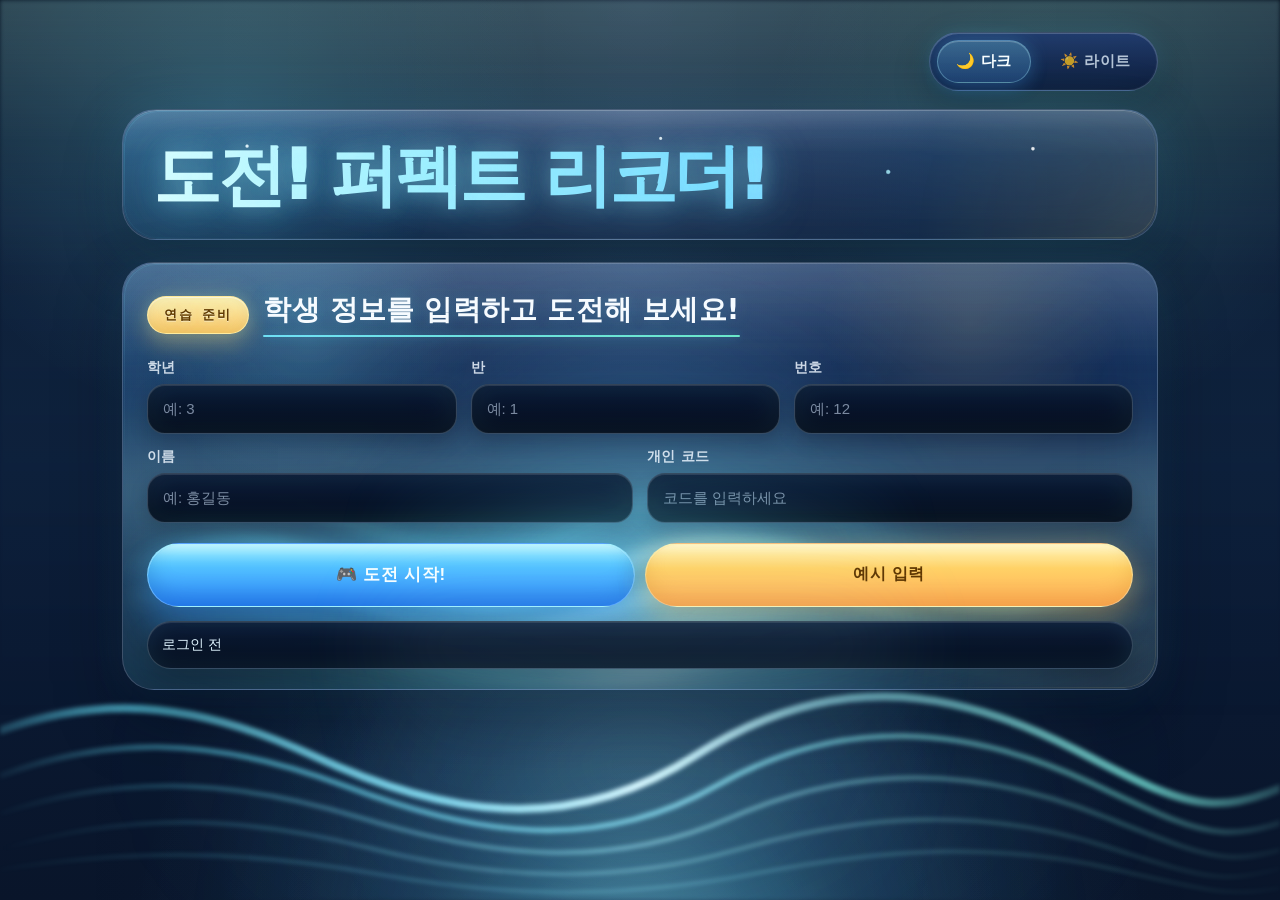
==== commit 0289c444: "v.4.22 다크모드 라이트 모드 카드 수정" ====
--- a/index_recovered.html
+++ b/index_recovered.html
@@ -29,11 +29,13 @@
       font-family: "Pretendard", "Malgun Gothic", system-ui, sans-serif;
       color: var(--text-main);
       background:
-        radial-gradient(circle at 10% 10%, rgba(112, 237, 255, 0.26) 0%, transparent 28%),
-        radial-gradient(circle at 88% 14%, rgba(120, 255, 215, 0.18) 0%, transparent 26%),
-        radial-gradient(circle at 52% 100%, rgba(255, 220, 132, 0.18) 0%, transparent 30%),
-        radial-gradient(circle at 50% 36%, rgba(103, 220, 255, 0.08) 0%, transparent 24%),
-        linear-gradient(180deg, #0d2342 0%, #0a1830 46%, #08101f 100%);
+        radial-gradient(circle at 50% 126%, rgba(205, 247, 255, 0.42) 0%, rgba(148, 230, 255, 0.2) 8%, rgba(72, 174, 255, 0.12) 16%, rgba(21, 64, 146, 0.06) 24%, rgba(15, 44, 104, 0) 44%),
+        radial-gradient(circle at 50% 112%, rgba(118, 231, 255, 0.14) 0%, rgba(94, 219, 255, 0.06) 14%, transparent 36%),
+        radial-gradient(circle at 50% 48%, rgba(84, 177, 255, 0.15) 0%, transparent 26%),
+        radial-gradient(circle at 18% 12%, rgba(104, 224, 255, 0.18) 0%, transparent 24%),
+        radial-gradient(circle at 82% 16%, rgba(126, 255, 227, 0.12) 0%, transparent 22%),
+        radial-gradient(circle at 50% 0%, rgba(136, 190, 255, 0.1) 0%, transparent 28%),
+        linear-gradient(180deg, #071120 0%, #0a1933 24%, #0b1c38 52%, #09152a 100%);
       min-height: 100vh;
       position: relative;
       overflow-x: hidden;
@@ -50,88 +52,172 @@
 
     body::before {
       background:
-        radial-gradient(circle at 50% 50%, rgba(105, 230, 255, 0.1) 0%, rgba(105, 230, 255, 0.04) 14%, transparent 30%),
-        radial-gradient(circle at 50% 50%, transparent 0 10.5%, rgba(135, 255, 240, 0.12) 10.8%, transparent 11.6%),
-        radial-gradient(circle at 50% 50%, transparent 0 15.2%, rgba(105, 230, 255, 0.1) 15.5%, transparent 16.2%),
-        radial-gradient(circle at 50% 50%, transparent 0 21%, rgba(255, 225, 137, 0.06) 21.3%, transparent 21.9%),
-        linear-gradient(90deg, transparent 0%, transparent 18%, rgba(105, 230, 255, 0.08) 18%, transparent 18.5%, transparent 81.5%, rgba(135, 255, 240, 0.07) 82%, transparent 82.5%, transparent 100%),
-        linear-gradient(90deg, transparent 0%, rgba(255,255,255,0.03) 50%, transparent 100%),
-        radial-gradient(circle at 20% 30%, rgba(255,255,255,0.08) 0 1px, transparent 2px),
-        radial-gradient(circle at 68% 22%, rgba(255,255,255,0.07) 0 1px, transparent 2px),
-        radial-gradient(circle at 74% 72%, rgba(255,255,255,0.06) 0 1px, transparent 2px),
-        radial-gradient(circle at 34% 64%, rgba(255,255,255,0.05) 0 1px, transparent 2px);
-      background-size:
-        100% 100%,
-        100% 100%,
-        100% 100%,
-        100% 100%,
-        100% 100%,
-        auto,
-        180px 180px,
-        220px 220px,
-        260px 260px,
-        240px 240px;
-      background-position:
-        center center,
-        center center,
-        center center,
-        center center,
-        center center,
-        center center,
-        center center,
-        center center,
-        center center,
-        center center;
-      background-repeat: no-repeat;
-      opacity: 0.9;
+        radial-gradient(circle at 50% 108%, rgba(116, 232, 255, 0.2) 0%, rgba(116, 232, 255, 0.08) 18%, transparent 44%),
+        radial-gradient(circle at 50% 50%, rgba(105, 230, 255, 0.08) 0%, rgba(105, 230, 255, 0.03) 18%, transparent 38%),
+        linear-gradient(90deg, transparent 0%, rgba(255,255,255,0.04) 50%, transparent 100%);
+      filter: saturate(1.16);
+      opacity: 0.82;
+      animation: bodyStarTwinkle 7.2s ease-in-out infinite;
     }
 
     body::after {
       background:
-        radial-gradient(circle at 50% 16%, rgba(128, 228, 255, 0.14) 0%, transparent 26%),
-        radial-gradient(circle at 20% 86%, rgba(255, 220, 132, 0.08) 0%, transparent 22%),
-        linear-gradient(180deg, rgba(255,255,255,0.05) 0%, transparent 16%);
+        linear-gradient(180deg, rgba(255,255,255,0.06) 0%, transparent 16%),
+        radial-gradient(ellipse at 50% 124%, rgba(212, 249, 255, 0.42) 0%, rgba(152, 231, 255, 0.2) 10%, rgba(96, 206, 255, 0.12) 18%, rgba(61, 149, 255, 0.06) 28%, transparent 52%),
+        radial-gradient(ellipse at 50% 118%, rgba(126, 233, 255, 0.14) 0%, rgba(126, 233, 255, 0.06) 16%, transparent 40%),
+        linear-gradient(180deg, rgba(154, 248, 255, 0.18) 0%, rgba(154, 248, 255, 0.04) 30%, transparent 82%),
+        url("data:image/svg+xml,%3Csvg xmlns='http://www.w3.org/2000/svg' viewBox='0 0 1600 620'%3E%3Cdefs%3E%3ClinearGradient id='wave1' x1='0' y1='0' x2='1' y2='0'%3E%3Cstop offset='0%25' stop-color='%2369e6ff' stop-opacity='0'/%3E%3Cstop offset='14%25' stop-color='%2369e6ff' stop-opacity='.68'/%3E%3Cstop offset='36%25' stop-color='%2398f0ff' stop-opacity='.86'/%3E%3Cstop offset='50%25' stop-color='%23f1ffff' stop-opacity='1'/%3E%3Cstop offset='66%25' stop-color='%23a5f8ff' stop-opacity='.84'/%3E%3Cstop offset='86%25' stop-color='%2387fff0' stop-opacity='.66'/%3E%3Cstop offset='100%25' stop-color='%2387fff0' stop-opacity='0'/%3E%3C/linearGradient%3E%3ClinearGradient id='wave2' x1='0' y1='0' x2='1' y2='0'%3E%3Cstop offset='0%25' stop-color='%2369e6ff' stop-opacity='0'/%3E%3Cstop offset='18%25' stop-color='%2369e6ff' stop-opacity='.56'/%3E%3Cstop offset='52%25' stop-color='%239ff4ff' stop-opacity='.76'/%3E%3Cstop offset='84%25' stop-color='%2387fff0' stop-opacity='.44'/%3E%3Cstop offset='100%25' stop-color='%2387fff0' stop-opacity='0'/%3E%3C/linearGradient%3E%3ClinearGradient id='wave3' x1='0' y1='0' x2='1' y2='0'%3E%3Cstop offset='0%25' stop-color='%2369e6ff' stop-opacity='0'/%3E%3Cstop offset='16%25' stop-color='%2369e6ff' stop-opacity='.34'/%3E%3Cstop offset='50%25' stop-color='%23bcfbff' stop-opacity='.62'/%3E%3Cstop offset='84%25' stop-color='%2387fff0' stop-opacity='.3'/%3E%3Cstop offset='100%25' stop-color='%2387fff0' stop-opacity='0'/%3E%3C/linearGradient%3E%3C/defs%3E%3Cpath d='M-80 448 C90 360 230 370 390 444 S708 548 870 444 1184 354 1346 438 1524 526 1680 448' fill='none' stroke='url(%23wave1)' stroke-width='10' stroke-linecap='round'/%3E%3Cpath d='M-40 486 C126 412 270 422 430 482 S740 570 896 482 1206 406 1362 478 1532 562 1670 500' fill='none' stroke='url(%23wave2)' stroke-width='7' stroke-linecap='round' opacity='.94'/%3E%3Cpath d='M-20 524 C144 464 292 474 450 522 S758 590 914 522 1220 458 1378 520 1536 586 1662 542' fill='none' stroke='url(%23wave3)' stroke-width='5.5' stroke-linecap='round' opacity='.82'/%3E%3Cpath d='M0 562 C164 514 304 520 462 560 S768 606 922 562 1228 508 1382 558 1530 602 1634 578' fill='none' stroke='url(%23wave3)' stroke-width='4.2' stroke-linecap='round' opacity='.64'/%3E%3Cpath d='M-30 592 C150 560 304 562 468 592 S780 624 944 592 1248 552 1400 588 1538 618 1648 604' fill='none' stroke='url(%23wave2)' stroke-width='3.2' stroke-linecap='round' opacity='.44'/%3E%3C/svg%3E") center bottom / 100% 56% no-repeat;
       opacity: 1;
+      filter: blur(2px) saturate(1.02);
+      transform: translateY(0);
+      animation: bodyWaveDrift 11s ease-in-out infinite;
+    }
+
+    @keyframes bodyStarTwinkle {
+      0%, 100% {
+        opacity: 0.82;
+      }
+      50% {
+        opacity: 1;
+      }
+    }
+
+    @keyframes bodyWaveDrift {
+      0%, 100% {
+        transform: translate3d(0, 0, 0);
+      }
+      50% {
+        transform: translate3d(0, -8px, 0);
+      }
+    }
+
+    @keyframes globalMiniStarDrift {
+      0% {
+        opacity: 0;
+        transform: translate3d(var(--global-star-from-x, -8px), var(--global-star-from-y, 6px), 0) scale(0.76);
+      }
+      16% {
+        opacity: 0.62;
+      }
+      40% {
+        opacity: 1;
+        transform: translate3d(calc((var(--global-star-from-x, -8px) + var(--global-star-to-x, 10px)) * 0.24), calc((var(--global-star-from-y, 6px) + var(--global-star-to-y, -8px)) * 0.22), 0) scale(1);
+      }
+      76% {
+        opacity: 0.38;
+      }
+      100% {
+        opacity: 0;
+        transform: translate3d(var(--global-star-to-x, 10px), var(--global-star-to-y, -8px), 0) scale(0.82);
+      }
     }
 
     .wrap {
       position: relative;
       z-index: 1;
-      max-width: 940px;
+      max-width: 1080px;
       margin: 0 auto;
-      padding: 28px 16px 52px;
+      padding: 32px 22px 76px;
+    }
+
+    .globalStarField {
+      position: fixed;
+      inset: 0;
+      pointer-events: none;
+      z-index: 0;
+      overflow: hidden;
+    }
+
+    .globalMiniStar {
+      position: absolute;
+      width: var(--global-star-size, 3px);
+      height: var(--global-star-size, 3px);
+      left: var(--global-star-left, 50%);
+      top: var(--global-star-top, 50%);
+      border-radius: 999px;
+      background: radial-gradient(circle, rgba(255,255,255,0.98) 0%, rgba(173, 245, 255, 0.9) 34%, rgba(173, 245, 255, 0) 76%);
+      box-shadow:
+        0 0 10px rgba(134, 235, 255, 0.34),
+        0 0 18px rgba(134, 235, 255, 0.12);
+      filter: blur(0.18px);
+      opacity: 0;
+      transform: translate3d(0, 0, 0) scale(0.78);
+      animation: globalMiniStarDrift var(--global-star-duration, 8s) ease-in-out infinite;
+      animation-delay: var(--global-star-delay, 0s);
+    }
+
+    .globalMiniStar::before {
+      content: "";
+      position: absolute;
+      inset: -2px;
+      border-radius: inherit;
+      background: radial-gradient(circle, rgba(255,255,255,0.28) 0%, transparent 72%);
+      opacity: 0.64;
+    }
+
+    .wrap::before,
+    .wrap::after {
+      content: "";
+      position: fixed;
+      left: 50%;
+      bottom: -16vh;
+      transform: translateX(-50%);
+      pointer-events: none;
+      z-index: 0;
+    }
+
+    .wrap::before {
+      width: min(88vw, 1080px);
+      height: min(62vh, 620px);
+      background:
+        radial-gradient(ellipse at center, rgba(210, 248, 255, 0.34) 0%, rgba(133, 224, 255, 0.14) 18%, rgba(86, 200, 255, 0.06) 34%, transparent 72%);
+      filter: blur(58px);
+      opacity: 0.52;
+    }
+
+    .wrap::after {
+      bottom: -22vh;
+      width: min(52vw, 520px);
+      height: min(56vh, 520px);
+      background:
+        linear-gradient(180deg, rgba(188, 243, 255, 0.28) 0%, rgba(136, 226, 255, 0.1) 22%, rgba(95, 208, 255, 0.04) 48%, transparent 100%);
+      filter: blur(48px);
+      opacity: 0.44;
     }
 
     .topBar {
       display: flex;
       justify-content: flex-end;
-      margin-bottom: 12px;
+      margin-bottom: 18px;
     }
 
     .themeToggle {
       display: inline-flex;
       align-items: center;
-      gap: 8px;
-      padding: 6px;
+      gap: 10px;
+      padding: 7px;
       border-radius: 999px;
-      background: linear-gradient(180deg, rgba(18, 39, 73, 0.92) 0%, rgba(10, 21, 43, 0.96) 100%);
-      border: 1px solid rgba(201, 235, 255, 0.18);
+      background:
+        linear-gradient(180deg, rgba(31, 58, 112, 0.88) 0%, rgba(12, 26, 56, 0.95) 100%);
+      border: 1px solid rgba(201, 235, 255, 0.24);
       box-shadow:
-        var(--shadow-deep),
-        inset 0 1px 0 rgba(255,255,255,0.14),
-        inset 0 0 0 1px rgba(255,255,255,0.03);
+        0 16px 36px rgba(2, 8, 18, 0.32),
+        0 0 26px rgba(94, 219, 255, 0.14),
+        inset 0 1px 0 rgba(255,255,255,0.16),
+        inset 0 0 0 1px rgba(255,255,255,0.04);
+      backdrop-filter: blur(16px);
     }
 
     .themeToggleBtn {
       width: auto;
       min-width: 0;
       min-height: 0;
-      padding: 10px 14px;
+      padding: 11px 18px;
       border-radius: 999px;
       border: 1px solid transparent;
       background: transparent;
-      color: rgba(231, 244, 255, 0.72);
-      font-size: 14px;
+      color: rgba(231, 244, 255, 0.76);
+      font-size: 15px;
       font-weight: 900;
       letter-spacing: 0.04em;
       box-shadow: none;
@@ -154,30 +240,34 @@
     }
 
     .themeToggleBtn.active {
-      background: linear-gradient(180deg, rgba(132, 234, 255, 0.24) 0%, rgba(72, 159, 255, 0.22) 100%);
-      border-color: rgba(165, 236, 255, 0.3);
+      background: linear-gradient(180deg, rgba(132, 234, 255, 0.28) 0%, rgba(72, 159, 255, 0.24) 100%);
+      border-color: rgba(165, 236, 255, 0.34);
       color: #f8feff;
       box-shadow:
-        0 0 16px rgba(110, 227, 255, 0.16),
-        inset 0 1px 0 rgba(255,255,255,0.18);
+        0 0 20px rgba(110, 227, 255, 0.2),
+        0 8px 18px rgba(34, 106, 219, 0.18),
+        inset 0 1px 0 rgba(255,255,255,0.2);
     }
 
     .heroCard {
-      margin-bottom: 18px;
-      padding: 18px 20px;
-      border-radius: 30px;
+      margin-bottom: 22px;
+      padding: 30px 30px 28px;
+      border-radius: 34px;
       position: relative;
       overflow: hidden;
       background:
-        linear-gradient(180deg, rgba(18, 39, 73, 0.9) 0%, rgba(10, 21, 43, 0.94) 100%),
-        radial-gradient(circle at top, rgba(255,255,255,0.12) 0%, transparent 58%);
-      border: 1px solid rgba(201, 235, 255, 0.18);
+        linear-gradient(180deg, rgba(36, 70, 136, 0.46) 0%, rgba(14, 29, 62, 0.72) 100%),
+        radial-gradient(circle at 50% 0%, rgba(255,255,255,0.22) 0%, transparent 56%),
+        radial-gradient(circle at 18% 28%, rgba(133, 228, 255, 0.12) 0%, transparent 18%),
+        radial-gradient(circle at 78% 62%, rgba(175, 235, 255, 0.08) 0%, transparent 16%);
+      border: 1px solid rgba(201, 235, 255, 0.26);
       box-shadow:
-        var(--shadow-deep),
-        0 0 34px rgba(95, 209, 255, 0.12),
-        inset 0 1px 0 rgba(255,255,255,0.16),
-        inset 0 0 0 1px rgba(255,255,255,0.03);
-      backdrop-filter: blur(8px);
+        0 26px 56px rgba(3, 10, 22, 0.4),
+        0 0 54px rgba(95, 209, 255, 0.18),
+        inset 0 1px 0 rgba(255,255,255,0.18),
+        inset 0 0 0 1px rgba(255,255,255,0.04),
+        inset 0 0 100px rgba(107, 221, 255, 0.08);
+      backdrop-filter: blur(18px);
     }
 
     .heroCard::before,
@@ -191,9 +281,15 @@
 
     .heroCard::before {
       background:
-        linear-gradient(180deg, rgba(255,255,255,0.12) 0%, rgba(255,255,255,0.03) 16%, transparent 34%),
-        radial-gradient(circle at top left, rgba(107, 221, 255, 0.18) 0%, transparent 30%),
-        radial-gradient(circle at bottom right, rgba(255, 224, 128, 0.1) 0%, transparent 22%);
+        radial-gradient(circle at 12% 28%, rgba(255,255,255,0.94) 0 1px, transparent 2.2px),
+        radial-gradient(circle at 24% 54%, rgba(177, 243, 255, 0.82) 0 1.5px, transparent 2.8px),
+        radial-gradient(circle at 52% 22%, rgba(255,255,255,0.88) 0 1px, transparent 2px),
+        radial-gradient(circle at 74% 48%, rgba(173, 242, 255, 0.84) 0 1.4px, transparent 2.7px),
+        radial-gradient(circle at 88% 30%, rgba(255,255,255,0.9) 0 1.1px, transparent 2.3px),
+        linear-gradient(180deg, rgba(255,255,255,0.16) 0%, rgba(255,255,255,0.05) 16%, transparent 36%),
+        radial-gradient(circle at top left, rgba(107, 221, 255, 0.22) 0%, transparent 32%),
+        radial-gradient(circle at bottom right, rgba(255, 224, 128, 0.12) 0%, transparent 24%);
+      opacity: 0.98;
     }
 
     .heroCard::after {
@@ -267,19 +363,20 @@
     }
 
     .pageTitle {
-      margin: 0 0 8px;
-      font-size: clamp(34px, 5vw, 46px);
+      margin: 0;
+      font-size: clamp(46px, 5.9vw, 68px);
       font-weight: 1000;
-      letter-spacing: -0.04em;
+      letter-spacing: -0.05em;
       line-height: 1.05;
-      background: linear-gradient(180deg, #fff8d0 0%, #8ef4ff 38%, #73bcff 72%, #d8f1ff 100%);
+      background: linear-gradient(90deg, #e0ffff 0%, #a6f0ff 26%, #77dbff 58%, #afc5ff 100%);
       -webkit-background-clip: text;
       background-clip: text;
       color: transparent;
       text-shadow:
-        0 0 16px rgba(129, 237, 255, 0.16),
-        0 0 28px rgba(129, 237, 255, 0.14);
-      filter: drop-shadow(0 4px 16px rgba(89, 208, 255, 0.22));
+        0 0 20px rgba(169, 244, 255, 0.3),
+        0 0 46px rgba(129, 237, 255, 0.24),
+        0 0 76px rgba(129, 237, 255, 0.12);
+      filter: drop-shadow(0 10px 22px rgba(89, 208, 255, 0.28));
     }
 
     .pageDesc {
@@ -293,7 +390,7 @@
       position: relative;
       overflow: hidden;
       background:
-        linear-gradient(180deg, rgba(18, 39, 73, 0.88) 0%, rgba(10, 20, 40, 0.92) 100%),
+        linear-gradient(180deg, rgba(18, 39, 73, 0.92) 0%, rgba(10, 20, 40, 0.96) 100%),
         radial-gradient(circle at top, rgba(255,255,255,0.08) 0%, transparent 58%);
       border: 1px solid var(--line-soft);
       border-radius: 28px;
@@ -301,10 +398,11 @@
       margin-bottom: 16px;
       box-shadow:
         var(--shadow-deep),
+        0 0 0 1px rgba(7, 17, 34, 0.26),
         inset 0 1px 0 rgba(255,255,255,0.12),
         inset 0 0 0 1px rgba(255,255,255,0.03),
         inset 0 0 34px rgba(103, 220, 255, 0.08);
-      backdrop-filter: blur(8px);
+      backdrop-filter: blur(10px);
     }
 
     .card::before,
@@ -352,27 +450,55 @@
         0 0 28px rgba(113, 229, 255, 0.08);
     }
 
-    #step1Section .cardTitle {
+    #step1Section .sectionHeading {
+      display: inline-flex;
+      flex-wrap: wrap;
+      align-items: center;
+      gap: 12px 14px;
+      margin-bottom: 22px;
+    }
+
+    #step1Section .headingCopy {
       position: relative;
       display: inline-block;
-      margin-bottom: 20px;
-      padding-right: 10px;
-      font-size: 24px;
-      font-weight: 900;
-      letter-spacing: 0.08em;
+      width: fit-content;
+      padding-bottom: 10px;
+    }
+
+    #step1Section .sectionTitle {
+      display: inline-block;
+      margin: 0;
+      font-size: clamp(21px, 2.15vw, 29px);
+      font-weight: 860;
+      letter-spacing: 0.01em;
+      line-height: 1.22;
       color: #f6fbff;
       text-shadow:
         0 0 18px rgba(116, 232, 255, 0.18),
         0 0 30px rgba(116, 232, 255, 0.08);
     }
 
-    #step1Section .cardTitle::after {
+    #step1Section .sectionDesc {
+      display: inline-block;
+      margin: 0;
+      font-size: clamp(16px, 1.6vw, 22px);
+      font-weight: 760;
+      letter-spacing: 0;
+      line-height: 1.35;
+      color: rgba(234, 245, 255, 0.92);
+      text-shadow:
+        0 0 14px rgba(116, 232, 255, 0.12),
+        0 0 24px rgba(116, 232, 255, 0.06);
+    }
+
+    #step1Section .headingCopy::after {
       content: "";
       position: absolute;
       left: 0;
-      bottom: -10px;
-      width: min(220px, 52vw);
-      height: 3px;
+      right: 0;
+      bottom: 0;
+      width: 100%;
+      height: 2px;
       border-radius: 999px;
       background:
         linear-gradient(90deg, rgba(118, 236, 255, 0.96) 0%, rgba(116, 255, 214, 0.92) 100%);
@@ -385,8 +511,21 @@
     #step1Section {
       position: relative;
       isolation: isolate;
-      padding-top: 16px;
-      padding-bottom: 16px;
+      padding: 30px 24px 20px;
+      min-height: 420px;
+      border-radius: 32px;
+      background:
+        linear-gradient(180deg, rgba(33, 67, 129, 0.52) 0%, rgba(10, 24, 52, 0.82) 100%),
+        radial-gradient(circle at 18% 18%, rgba(173, 241, 255, 0.12) 0%, transparent 24%),
+        radial-gradient(circle at 50% 0%, rgba(185, 239, 255, 0.2) 0%, transparent 42%),
+        radial-gradient(circle at 50% 98%, rgba(96, 223, 255, 0.1) 0%, transparent 32%);
+      border-color: rgba(210, 238, 255, 0.26);
+      box-shadow:
+        0 30px 66px rgba(3, 10, 22, 0.4),
+        0 0 44px rgba(94, 219, 255, 0.1),
+        inset 0 1px 0 rgba(255,255,255,0.16),
+        inset 0 0 100px rgba(81, 183, 255, 0.08);
+      backdrop-filter: blur(22px);
     }
 
     #step1Section > :not(.loginStagePattern) {
@@ -413,36 +552,38 @@
 
     .loginStagePattern::before {
       background:
-        radial-gradient(circle at 18% 18%, rgba(120, 236, 255, 0.16) 0%, transparent 18%),
-        radial-gradient(circle at 82% 14%, rgba(255, 229, 138, 0.12) 0%, transparent 16%),
-        linear-gradient(180deg, rgba(255,255,255,0.05) 0%, transparent 24%);
-      opacity: 0.78;
+        radial-gradient(circle at 18% 18%, rgba(120, 236, 255, 0.18) 0%, transparent 18%),
+        radial-gradient(circle at 82% 14%, rgba(255, 229, 138, 0.14) 0%, transparent 16%),
+        linear-gradient(180deg, rgba(255,255,255,0.1) 0%, transparent 24%);
+      opacity: 0.82;
+      animation: bodyStarTwinkle 8.4s ease-in-out infinite;
     }
 
     .loginStagePattern::after {
       background:
-        radial-gradient(circle at 50% 88%, rgba(96, 223, 255, 0.14) 0%, rgba(96, 223, 255, 0.06) 22%, transparent 50%);
-      opacity: 0.92;
-      filter: blur(24px);
+        radial-gradient(circle at 50% 94%, rgba(245, 254, 255, 0.44) 0%, rgba(148, 236, 255, 0.22) 14%, rgba(96, 223, 255, 0.1) 28%, transparent 56%);
+      opacity: 1;
+      filter: blur(40px);
     }
 
     .loginStageGlow {
       inset: auto -8% -12% -8%;
-      height: 56%;
+      height: 68%;
       background:
-        radial-gradient(ellipse at center, rgba(90, 214, 255, 0.16) 0%, rgba(90, 214, 255, 0.08) 24%, transparent 62%),
-        radial-gradient(ellipse at 30% 80%, rgba(118, 255, 221, 0.1) 0%, transparent 46%),
-        radial-gradient(ellipse at 70% 88%, rgba(130, 220, 255, 0.08) 0%, transparent 44%);
-      filter: blur(30px);
-      opacity: 0.9;
+        radial-gradient(ellipse at center, rgba(240, 254, 255, 0.52) 0%, rgba(132, 235, 255, 0.24) 12%, rgba(90, 214, 255, 0.12) 26%, transparent 64%),
+        linear-gradient(180deg, rgba(174, 247, 255, 0.4) 0%, rgba(174, 247, 255, 0.12) 34%, transparent 84%),
+        radial-gradient(ellipse at 30% 80%, rgba(118, 255, 221, 0.18) 0%, transparent 46%),
+        radial-gradient(ellipse at 70% 88%, rgba(130, 220, 255, 0.14) 0%, transparent 44%);
+      filter: blur(40px);
+      opacity: 1;
     }
 
     .loginStageWaves {
       inset: auto -6% -8% -6%;
-      height: 58%;
+      height: 72%;
       background:
-        url("data:image/svg+xml,%3Csvg xmlns='http://www.w3.org/2000/svg' viewBox='0 0 1200 300'%3E%3Cdefs%3E%3ClinearGradient id='w1' x1='0' y1='0' x2='1' y2='0'%3E%3Cstop offset='0%25' stop-color='%2369e6ff' stop-opacity='0'/%3E%3Cstop offset='20%25' stop-color='%2369e6ff' stop-opacity='.9'/%3E%3Cstop offset='54%25' stop-color='%2387fff0' stop-opacity='.72'/%3E%3Cstop offset='100%25' stop-color='%2387fff0' stop-opacity='0'/%3E%3C/linearGradient%3E%3C/defs%3E%3Cpath d='M-10 178 C88 140 164 140 262 178 S456 216 554 178 756 140 856 178 1098 220 1210 178' fill='none' stroke='url(%23w1)' stroke-width='7' stroke-linecap='round'/%3E%3Cpath d='M-20 214 C84 184 180 184 280 214 S476 244 574 214 770 182 876 214 1100 248 1220 216' fill='none' stroke='url(%23w1)' stroke-width='5' stroke-linecap='round' opacity='.72'/%3E%3Cpath d='M0 248 C116 226 208 226 314 248 S518 274 624 248 830 224 936 248 1128 274 1220 252' fill='none' stroke='url(%23w1)' stroke-width='4' stroke-linecap='round' opacity='.46'/%3E%3C/svg%3E") center bottom/100% 100% no-repeat;
-      opacity: 0.82;
+        url("data:image/svg+xml,%3Csvg xmlns='http://www.w3.org/2000/svg' viewBox='0 0 1200 360'%3E%3Cdefs%3E%3ClinearGradient id='w1' x1='0' y1='0' x2='1' y2='0'%3E%3Cstop offset='0%25' stop-color='%2369e6ff' stop-opacity='0'/%3E%3Cstop offset='16%25' stop-color='%2369e6ff' stop-opacity='.82'/%3E%3Cstop offset='38%25' stop-color='%239af5ff' stop-opacity='.9'/%3E%3Cstop offset='50%25' stop-color='%23f1ffff' stop-opacity='1'/%3E%3Cstop offset='66%25' stop-color='%2398fff2' stop-opacity='.84'/%3E%3Cstop offset='86%25' stop-color='%2387fff0' stop-opacity='.68'/%3E%3Cstop offset='100%25' stop-color='%2387fff0' stop-opacity='0'/%3E%3C/linearGradient%3E%3C/defs%3E%3Cpath d='M-16 184 C86 138 164 138 262 184 S456 234 554 184 756 138 856 184 1098 240 1214 184' fill='none' stroke='url(%23w1)' stroke-width='8' stroke-linecap='round'/%3E%3Cpath d='M-20 222 C84 188 180 188 280 222 S476 258 574 222 770 186 876 222 1100 262 1220 224' fill='none' stroke='url(%23w1)' stroke-width='6' stroke-linecap='round' opacity='.8'/%3E%3Cpath d='M0 258 C116 230 208 230 314 258 S518 286 624 258 830 228 936 258 1128 286 1220 264' fill='none' stroke='url(%23w1)' stroke-width='4.4' stroke-linecap='round' opacity='.58'/%3E%3Cpath d='M0 292 C130 268 224 268 334 292 S542 316 654 292 862 268 974 292 1140 314 1220 300' fill='none' stroke='url(%23w1)' stroke-width='3.2' stroke-linecap='round' opacity='.42'/%3E%3C/svg%3E") center bottom/100% 100% no-repeat;
+      opacity: 1;
       filter: blur(8px);
       transform: translateY(0);
       animation: loginWaveFloat 7.8s ease-in-out infinite;
@@ -461,19 +602,19 @@
 
     .loginStageWaves::before {
       background-image:
-        url("data:image/svg+xml,%3Csvg xmlns='http://www.w3.org/2000/svg' viewBox='0 0 1200 300'%3E%3Cdefs%3E%3ClinearGradient id='w2' x1='0' y1='0' x2='1' y2='0'%3E%3Cstop offset='0%25' stop-color='%2385fff0' stop-opacity='0'/%3E%3Cstop offset='18%25' stop-color='%2385fff0' stop-opacity='.62'/%3E%3Cstop offset='56%25' stop-color='%2368dfff' stop-opacity='.56'/%3E%3Cstop offset='100%25' stop-color='%2368dfff' stop-opacity='0'/%3E%3C/linearGradient%3E%3C/defs%3E%3Cpath d='M0 148 C92 112 170 112 264 148 S456 188 548 148 744 112 840 148 1088 192 1200 150' fill='none' stroke='url(%23w2)' stroke-width='5.5' stroke-linecap='round'/%3E%3Cpath d='M0 194 C90 166 188 166 284 194 S482 226 584 194 790 164 894 194 1100 226 1200 198' fill='none' stroke='url(%23w2)' stroke-width='3.8' stroke-linecap='round' opacity='.74'/%3E%3C/svg%3E");
-      opacity: 0.72;
+        url("data:image/svg+xml,%3Csvg xmlns='http://www.w3.org/2000/svg' viewBox='0 0 1200 360'%3E%3Cdefs%3E%3ClinearGradient id='w2' x1='0' y1='0' x2='1' y2='0'%3E%3Cstop offset='0%25' stop-color='%2385fff0' stop-opacity='0'/%3E%3Cstop offset='16%25' stop-color='%2385fff0' stop-opacity='.68'/%3E%3Cstop offset='52%25' stop-color='%2368dfff' stop-opacity='.66'/%3E%3Cstop offset='100%25' stop-color='%2368dfff' stop-opacity='0'/%3E%3C/linearGradient%3E%3C/defs%3E%3Cpath d='M0 140 C92 98 170 98 264 140 S456 186 548 140 744 98 840 140 1088 190 1200 144' fill='none' stroke='url(%23w2)' stroke-width='6.4' stroke-linecap='round'/%3E%3Cpath d='M0 188 C90 154 188 154 284 188 S482 226 584 188 790 154 894 188 1100 226 1200 194' fill='none' stroke='url(%23w2)' stroke-width='4.6' stroke-linecap='round' opacity='.82'/%3E%3Cpath d='M0 230 C102 204 198 204 298 230 S500 258 604 230 808 202 914 230 1108 258 1200 238' fill='none' stroke='url(%23w2)' stroke-width='3.2' stroke-linecap='round' opacity='.6'/%3E%3C/svg%3E");
+      opacity: 0.84;
       filter: blur(6px);
-      transform: translateY(-10px);
+      transform: translateY(-14px);
       animation: loginWaveFloat 10.2s ease-in-out infinite reverse;
     }
 
     .loginStageWaves::after {
       background-image:
-        url("data:image/svg+xml,%3Csvg xmlns='http://www.w3.org/2000/svg' viewBox='0 0 1200 300'%3E%3Cdefs%3E%3ClinearGradient id='w3' x1='0' y1='0' x2='1' y2='0'%3E%3Cstop offset='0%25' stop-color='%2369e6ff' stop-opacity='0'/%3E%3Cstop offset='16%25' stop-color='%2369e6ff' stop-opacity='.5'/%3E%3Cstop offset='56%25' stop-color='%2396fff1' stop-opacity='.42'/%3E%3Cstop offset='100%25' stop-color='%2396fff1' stop-opacity='0'/%3E%3C/linearGradient%3E%3C/defs%3E%3Cpath d='M0 228 C104 202 198 202 300 228 S508 254 610 228 814 202 918 228 1114 254 1200 236' fill='none' stroke='url(%23w3)' stroke-width='3.5' stroke-linecap='round'/%3E%3C/svg%3E");
-      opacity: 0.58;
-      filter: blur(10px);
-      transform: translateY(8px);
+        url("data:image/svg+xml,%3Csvg xmlns='http://www.w3.org/2000/svg' viewBox='0 0 1200 360'%3E%3Cdefs%3E%3ClinearGradient id='w3' x1='0' y1='0' x2='1' y2='0'%3E%3Cstop offset='0%25' stop-color='%2369e6ff' stop-opacity='0'/%3E%3Cstop offset='14%25' stop-color='%2369e6ff' stop-opacity='.5'/%3E%3Cstop offset='52%25' stop-color='%23bcfbff' stop-opacity='.56'/%3E%3Cstop offset='100%25' stop-color='%2396fff1' stop-opacity='0'/%3E%3C/linearGradient%3E%3C/defs%3E%3Cpath d='M0 248 C104 216 198 216 300 248 S508 282 610 248 814 214 918 248 1114 282 1200 258' fill='none' stroke='url(%23w3)' stroke-width='4.2' stroke-linecap='round'/%3E%3Cpath d='M0 286 C118 262 208 262 316 286 S524 312 632 286 842 260 950 286 1130 310 1200 296' fill='none' stroke='url(%23w3)' stroke-width='3' stroke-linecap='round' opacity='.66'/%3E%3C/svg%3E");
+      opacity: 0.72;
+      filter: blur(11px);
+      transform: translateY(10px);
       animation: loginWaveFloat 12s ease-in-out infinite;
     }
 
@@ -504,6 +645,34 @@
       opacity: 0.7;
     }
 
+    .loginMiniStar {
+      position: absolute;
+      width: var(--mini-star-size, 3px);
+      height: var(--mini-star-size, 3px);
+      left: var(--mini-star-left, 50%);
+      top: var(--mini-star-top, 50%);
+      border-radius: 999px;
+      background: radial-gradient(circle, rgba(255,255,255,0.98) 0%, rgba(173, 245, 255, 0.9) 34%, rgba(173, 245, 255, 0) 76%);
+      box-shadow:
+        0 0 10px rgba(134, 235, 255, 0.34),
+        0 0 18px rgba(134, 235, 255, 0.12);
+      filter: blur(0.18px);
+      opacity: 0;
+      transform: translate3d(0, 0, 0) scale(0.78);
+      animation: loginMiniStarDrift var(--mini-star-duration, 7.6s) ease-in-out infinite;
+      animation-delay: var(--mini-star-delay, 0s);
+      pointer-events: none;
+    }
+
+    .loginMiniStar::before {
+      content: "";
+      position: absolute;
+      inset: -2px;
+      border-radius: inherit;
+      background: radial-gradient(circle, rgba(255,255,255,0.28) 0%, transparent 72%);
+      opacity: 0.64;
+    }
+
     @keyframes loginWaveFloat {
       0%, 100% {
         transform: translateY(0);
@@ -536,25 +705,46 @@
       }
     }
 
+    @keyframes loginMiniStarDrift {
+      0% {
+        opacity: 0;
+        transform: translate3d(var(--mini-star-from-x, -8px), var(--mini-star-from-y, 6px), 0) scale(0.76);
+      }
+      16% {
+        opacity: 0.62;
+      }
+      40% {
+        opacity: 1;
+        transform: translate3d(calc((var(--mini-star-from-x, -8px) + var(--mini-star-to-x, 10px)) * 0.24), calc((var(--mini-star-from-y, 6px) + var(--mini-star-to-y, -8px)) * 0.22), 0) scale(1);
+      }
+      76% {
+        opacity: 0.38;
+      }
+      100% {
+        opacity: 0;
+        transform: translate3d(var(--mini-star-to-x, 10px), var(--mini-star-to-y, -8px), 0) scale(0.82);
+      }
+    }
+
     .loginRowThree {
       display: grid;
       grid-template-columns: 0.84fr 0.84fr 0.92fr;
-      gap: 10px;
+      gap: 14px;
       align-items: end;
     }
 
     .loginRowTwo {
       display: grid;
       grid-template-columns: 1fr 1fr;
-      gap: 12px;
-      margin-top: 10px;
+      gap: 14px;
+      margin-top: 14px;
     }
 
     .loginActionRow {
-      margin-top: 14px;
+      margin-top: 20px;
       display: grid;
       grid-template-columns: 1fr 1fr;
-      gap: 12px;
+      gap: 14px;
       position: relative;
       z-index: 1;
     }
@@ -564,13 +754,13 @@
       position: absolute;
       left: 50%;
       top: 50%;
-      width: min(520px, 88%);
-      height: 112px;
+      width: min(720px, 100%);
+      height: 168px;
       transform: translate(-50%, -50%);
-      border-radius: 30px;
+      border-radius: 40px;
       background:
-        radial-gradient(circle, rgba(101, 223, 255, 0.14) 0%, rgba(101, 223, 255, 0.04) 48%, transparent 76%);
-      filter: blur(12px);
+        radial-gradient(circle, rgba(101, 223, 255, 0.3) 0%, rgba(101, 223, 255, 0.12) 42%, transparent 76%);
+      filter: blur(24px);
       pointer-events: none;
       z-index: -1;
     }
@@ -580,15 +770,15 @@
       min-width: 0;
       justify-content: center;
       text-align: center;
-      border-radius: 22px;
-      min-height: 58px;
-      padding: 15px 20px;
-      font-size: 16px;
+      border-radius: 999px;
+      min-height: 64px;
+      padding: 17px 22px;
+      font-size: 17px;
       letter-spacing: 0.04em;
       box-shadow:
-        0 18px 28px rgba(45, 132, 255, 0.28),
-        0 0 28px rgba(91, 221, 255, 0.24),
-        inset 0 1px 0 rgba(255,255,255,0.34),
+        0 20px 34px rgba(45, 132, 255, 0.32),
+        0 0 42px rgba(91, 221, 255, 0.3),
+        inset 0 1px 0 rgba(255,255,255,0.38),
         inset 0 -12px 20px rgba(0, 61, 139, 0.24);
     }
 
@@ -612,23 +802,25 @@
     }
 
     #step1Section .label {
-      margin-bottom: 5px;
-      font-size: 12px;
+      margin-bottom: 7px;
+      font-size: 14px;
       letter-spacing: 0.02em;
+      color: rgba(238, 247, 255, 0.84);
+      font-weight: 800;
     }
 
     #step1Section input {
-      min-height: 42px;
-      padding: 10px 12px;
-      border-radius: 14px;
+      min-height: 50px;
+      padding: 12px 15px;
+      border-radius: 18px;
+      font-size: 15px;
+    }
+
+    #step1Section .status {
+      margin-top: 14px;
+      min-height: 48px;
+      padding: 12px 14px;
       font-size: 14px;
-    }
-
-    #step1Section .status {
-      margin-top: 10px;
-      min-height: 42px;
-      padding: 10px 12px;
-      font-size: 13px;
     }
 
     .grid2 {
@@ -661,11 +853,15 @@
       padding: 12px 14px;
       color: var(--text-main);
       background:
-        linear-gradient(180deg, rgba(15, 30, 58, 0.92) 0%, rgba(9, 19, 38, 0.96) 100%);
+        linear-gradient(180deg, rgba(10, 24, 50, 0.98) 0%, rgba(7, 16, 35, 0.99) 100%);
+      border-color: rgba(193, 235, 255, 0.24);
       box-shadow:
-        inset 0 1px 0 rgba(255,255,255,0.08),
+        inset 0 1px 0 rgba(255,255,255,0.1),
+        inset 0 -12px 22px rgba(0, 0, 0, 0.3),
         inset 0 0 0 1px rgba(255,255,255,0.02),
-        inset 0 0 20px rgba(103, 220, 255, 0.06);
+        inset 0 0 28px rgba(103, 220, 255, 0.12),
+        0 8px 18px rgba(2, 8, 18, 0.18),
+        0 0 0 rgba(0,0,0,0);
       outline: none;
     }
 
@@ -689,7 +885,7 @@
       position: relative;
       overflow: hidden;
       background:
-        linear-gradient(180deg, #79e8ff 0%, #3eb7ff 32%, #2a78f0 100%);
+        linear-gradient(180deg, #8fefff 0%, #56c7ff 30%, #2d88ff 100%);
       color: #f8feff;
       font-weight: 900;
       cursor: pointer;
@@ -699,9 +895,9 @@
       justify-content: center;
       gap: 6px;
       box-shadow:
-        0 12px 24px rgba(45, 132, 255, 0.24),
-        0 0 22px rgba(91, 221, 255, 0.18),
-        inset 0 1px 0 rgba(255,255,255,0.32),
+        0 14px 28px rgba(45, 132, 255, 0.28),
+        0 0 32px rgba(91, 221, 255, 0.24),
+        inset 0 1px 0 rgba(255,255,255,0.34),
         inset 0 -10px 18px rgba(0, 61, 139, 0.22);
       transition: transform 0.18s ease, box-shadow 0.18s ease, filter 0.18s ease;
     }
@@ -735,11 +931,11 @@
     }
 
     button.sub {
-      background: linear-gradient(180deg, #ffe985 0%, #ffc95d 42%, #ff9d57 100%);
+      background: linear-gradient(180deg, #fff0a0 0%, #ffd166 40%, #ffad57 100%);
       color: #5e3600;
       box-shadow:
-        0 12px 24px rgba(255, 182, 79, 0.22),
-        0 0 22px rgba(255, 224, 132, 0.18),
+        0 14px 28px rgba(255, 182, 79, 0.24),
+        0 0 30px rgba(255, 224, 132, 0.22),
         inset 0 1px 0 rgba(255,255,255,0.3),
         inset 0 -10px 18px rgba(180, 92, 0, 0.16);
     }
@@ -819,10 +1015,10 @@
     .status {
       margin-top: 12px;
       padding: 12px 14px;
-      border-radius: 18px;
+      border-radius: 999px;
       background:
-        linear-gradient(180deg, rgba(16, 35, 67, 0.9) 0%, rgba(9, 19, 39, 0.95) 100%);
-      border: 1px solid rgba(194, 237, 255, 0.18);
+        linear-gradient(180deg, rgba(11, 25, 51, 0.97) 0%, rgba(6, 15, 31, 0.99) 100%);
+      border: 1px solid rgba(194, 237, 255, 0.24);
       font-size: 14px;
       color: #dff4ff;
       min-height: 46px;
@@ -830,8 +1026,8 @@
       align-items: center;
       box-shadow:
         inset 0 1px 0 rgba(255,255,255,0.1),
-        inset 0 0 24px rgba(103, 220, 255, 0.08),
-        0 10px 20px rgba(0,0,0,0.18);
+        inset 0 0 24px rgba(103, 220, 255, 0.1),
+        0 14px 28px rgba(0,0,0,0.22);
     }
 
     #step34Section {
@@ -867,6 +1063,7 @@
       font-size: 13px;
       font-weight: 900;
       letter-spacing: 0.18em;
+      margin-bottom: 0;
       background:
         linear-gradient(180deg, rgba(255, 242, 180, 0.98) 0%, rgba(255, 205, 104, 0.98) 100%),
         radial-gradient(circle at 18% 22%, rgba(131, 242, 255, 0.16) 0%, transparent 34%),
@@ -874,9 +1071,9 @@
       border-color: rgba(255, 236, 160, 0.94);
       color: #5f3900;
       box-shadow:
-        0 10px 18px rgba(255, 210, 102, 0.22),
+        0 12px 22px rgba(255, 210, 102, 0.24),
         0 0 14px rgba(112, 234, 255, 0.12),
-        0 0 22px rgba(255, 233, 150, 0.2),
+        0 0 26px rgba(255, 233, 150, 0.24),
         inset 0 0 16px rgba(126, 233, 255, 0.08),
         inset 0 1px 0 rgba(255,255,255,0.52),
         inset 0 -6px 12px rgba(170, 100, 0, 0.08);
@@ -938,6 +1135,19 @@
 
     .gradeChoiceBtn:active {
       transform: translateY(1px);
+    }
+
+    .gradeChoiceBtn.selected {
+      transform: translateY(-5px) scale(1.025);
+      border-color: rgba(255,255,255,0.92);
+      box-shadow:
+        0 22px 36px rgba(77, 168, 255, 0.24),
+        0 0 0 4px rgba(160, 218, 255, 0.22),
+        0 0 28px rgba(255,255,255,0.12),
+        inset 0 3px 0 rgba(255,255,255,0.82),
+        inset 0 -4px 0 rgba(31,49,71,0.06);
+      filter: brightness(1.08);
+      z-index: 2;
     }
 
     .gradeChoiceEmoji {
@@ -1120,9 +1330,15 @@
 
     .textbookSongBtn.selected {
       background: linear-gradient(180deg, #5bb3ff 0%, #2f80ed 100%);
-      border-color: #2f80ed;
+      border-color: #ffffff;
       color: #fff;
-      box-shadow: 0 10px 18px rgba(47, 128, 237, 0.22);
+      transform: translateY(-4px) scale(1.02);
+      box-shadow:
+        0 14px 24px rgba(47, 128, 237, 0.28),
+        0 0 0 4px rgba(110, 185, 255, 0.24),
+        0 0 24px rgba(255,255,255,0.1);
+      filter: brightness(1.07);
+      z-index: 2;
     }
 
     .textbookSongPanel.grade-3 .textbookSongBtn {
@@ -1244,14 +1460,18 @@
     }
 
     .songChoiceBtn.selected {
-      border-color: #2f80ed;
+      border-color: #ffffff;
       background: linear-gradient(180deg, #fffdf8 0%, #e2f0ff 100%);
       box-shadow:
-        0 18px 32px rgba(47, 128, 237, 0.24),
-        0 0 0 4px rgba(110, 185, 255, 0.22),
-        inset 0 3px 0 rgba(255, 255, 255, 0.8),
+        0 22px 38px rgba(47, 128, 237, 0.28),
+        0 0 0 5px rgba(110, 185, 255, 0.28),
+        0 0 30px rgba(255,255,255,0.12),
+        inset 0 3px 0 rgba(255, 255, 255, 0.82),
         inset 0 -5px 0 rgba(31, 49, 71, 0.06);
+      transform: translateY(-5px) scale(1.025);
+      filter: brightness(1.08);
       animation: songCardPulse 2.4s ease-in-out infinite;
+      z-index: 2;
     }
 
     .songChoiceBtn::before {
@@ -1796,6 +2016,300 @@
 
     .songTheme-star .songChoiceEmoji {
       background: linear-gradient(180deg, #f7fff2 0%, #d8f2c8 100%);
+    }
+
+    body.theme-light .gradeTheme-3 {
+      background: linear-gradient(180deg, #fff6f3 0%, #ffd3c9 100%);
+      border-color: #ffaaa1;
+    }
+
+    body.theme-light .gradeTheme-4 {
+      background: linear-gradient(180deg, #fffaf1 0%, #ffe0ae 100%);
+      border-color: #ffbe66;
+    }
+
+    body.theme-light .gradeTheme-5 {
+      background: linear-gradient(180deg, #fffef3 0%, #fff0aa 100%);
+      border-color: #e8cb56;
+    }
+
+    body.theme-light .gradeTheme-6 {
+      background: linear-gradient(180deg, #f5fff1 0%, #c9efb6 100%);
+      border-color: #87ce6d;
+    }
+
+    body.theme-light .songTheme-butterfly {
+      background: linear-gradient(180deg, #fff3f1 0%, #ffc9c2 55%, #ff9f97 100%);
+      border-color: #ff8f85;
+    }
+
+    body.theme-light .songTheme-airplane {
+      background: linear-gradient(180deg, #fff8ef 0%, #ffd9aa 55%, #ffb867 100%);
+      border-color: #ffad4d;
+    }
+
+    body.theme-light .songTheme-bell {
+      background: linear-gradient(180deg, #fffef2 0%, #fff0a8 52%, #ffd85c 100%);
+      border-color: #efc43d;
+    }
+
+    body.theme-light .songTheme-star {
+      background: linear-gradient(180deg, #f4fff0 0%, #c8f3a9 52%, #87db71 100%);
+      border-color: #67c65b;
+    }
+
+    body.theme-light .textbookSongPanel.grade-3 .textbookSongBtn {
+      background: linear-gradient(180deg, #fff8f5 0%, #ffe1da 100%);
+      border-color: #f6b4aa;
+      color: #9b4d42;
+      box-shadow: 0 8px 16px rgba(255, 170, 161, 0.18);
+    }
+
+    body.theme-light .textbookSongPanel.grade-3 .textbookSongBtn:hover {
+      background: linear-gradient(180deg, #fffaf8 0%, #ffd5cd 100%);
+      border-color: #ef988c;
+    }
+
+    body.theme-light .textbookSongPanel.grade-3 .textbookSongBtn.selected {
+      background: linear-gradient(180deg, #ffb9ad 0%, #f78d7e 100%);
+      border-color: #ef7e6d;
+      color: #fff;
+      box-shadow: 0 10px 18px rgba(247, 141, 126, 0.24);
+    }
+
+    body.theme-light .textbookSongPanel.grade-4 .textbookSongBtn {
+      background: linear-gradient(180deg, #fffaf2 0%, #ffe8c8 100%);
+      border-color: #f2c37d;
+      color: #9b6522;
+      box-shadow: 0 8px 16px rgba(255, 190, 102, 0.18);
+    }
+
+    body.theme-light .textbookSongPanel.grade-4 .textbookSongBtn:hover {
+      background: linear-gradient(180deg, #fffdf7 0%, #ffe0b1 100%);
+      border-color: #e8ac57;
+    }
+
+    body.theme-light .textbookSongPanel.grade-4 .textbookSongBtn.selected {
+      background: linear-gradient(180deg, #ffc86d 0%, #f0a43c 100%);
+      border-color: #e89828;
+      color: #fff;
+      box-shadow: 0 10px 18px rgba(240, 164, 60, 0.24);
+    }
+
+    body.theme-light .textbookSongPanel.grade-5 .textbookSongBtn {
+      background: linear-gradient(180deg, #fffdf4 0%, #fff2bc 100%);
+      border-color: #e5cf73;
+      color: #8f7418;
+      box-shadow: 0 8px 16px rgba(232, 203, 86, 0.18);
+    }
+
+    body.theme-light .textbookSongPanel.grade-5 .textbookSongBtn:hover {
+      background: linear-gradient(180deg, #fffef9 0%, #ffec9f 100%);
+      border-color: #d7bc47;
+    }
+
+    body.theme-light .textbookSongPanel.grade-5 .textbookSongBtn.selected {
+      background: linear-gradient(180deg, #f4da63 0%, #d9b92f 100%);
+      border-color: #caa81c;
+      color: #fff;
+      box-shadow: 0 10px 18px rgba(217, 185, 47, 0.24);
+    }
+
+    body.theme-light .textbookSongPanel.grade-6 .textbookSongBtn {
+      background: linear-gradient(180deg, #f8fff4 0%, #daf2cc 100%);
+      border-color: #9fd48b;
+      color: #3f7d32;
+      box-shadow: 0 8px 16px rgba(135, 206, 109, 0.18);
+    }
+
+    body.theme-light .textbookSongPanel.grade-6 .textbookSongBtn:hover {
+      background: linear-gradient(180deg, #fbfff8 0%, #cdecba 100%);
+      border-color: #79c560;
+    }
+
+    body.theme-light .textbookSongPanel.grade-6 .textbookSongBtn.selected {
+      background: linear-gradient(180deg, #9ce07c 0%, #64bf52 100%);
+      border-color: #54ae43;
+      color: #fff;
+      box-shadow: 0 10px 18px rgba(100, 191, 82, 0.24);
+    }
+
+    body.theme-dark .gradeTheme-3 {
+      background: linear-gradient(135deg, #6b2f4a 0%, #9a4d6d 100%);
+      border-color: #bb6a8a;
+    }
+
+    body.theme-dark .gradeTheme-4 {
+      background: linear-gradient(135deg, #7a5530 0%, #b07a3f 100%);
+      border-color: #cc9a5a;
+    }
+
+    body.theme-dark .gradeTheme-5 {
+      background: linear-gradient(135deg, #3f3c88 0%, #6a66d9 100%);
+      border-color: #8e8af0;
+    }
+
+    body.theme-dark .gradeTheme-6 {
+      background: linear-gradient(135deg, #1f5f66 0%, #2f8f9d 100%);
+      border-color: #59b7c3;
+    }
+
+    body.theme-dark .songChoiceBtn {
+      border-color: rgba(182, 221, 255, 0.18);
+      box-shadow:
+        0 16px 30px rgba(5, 12, 24, 0.28),
+        inset 0 2px 0 rgba(255, 255, 255, 0.12),
+        inset 0 -4px 0 rgba(0, 0, 0, 0.14);
+    }
+
+    body.theme-dark .songChoiceBtn:hover {
+      box-shadow:
+        0 20px 34px rgba(5, 12, 24, 0.34),
+        inset 0 2px 0 rgba(255, 255, 255, 0.14),
+        inset 0 -4px 0 rgba(0, 0, 0, 0.16);
+    }
+
+    body.theme-dark .songChoiceBtn:active {
+      box-shadow:
+        0 10px 18px rgba(5, 12, 24, 0.24),
+        inset 0 2px 0 rgba(255, 255, 255, 0.1),
+        inset 0 -3px 0 rgba(0, 0, 0, 0.12);
+    }
+
+    body.theme-dark .songChoiceBtn.selected {
+      box-shadow:
+        0 20px 38px rgba(5, 12, 24, 0.34),
+        0 0 0 4px rgba(137, 207, 255, 0.18),
+        inset 0 2px 0 rgba(255, 255, 255, 0.16),
+        inset 0 -4px 0 rgba(0, 0, 0, 0.14);
+    }
+
+    body.theme-dark .songChoiceTitle {
+      color: #f3f9ff;
+    }
+
+    body.theme-dark .songChoiceMeta {
+      color: rgba(224, 238, 255, 0.82);
+    }
+
+    body.theme-dark .songChoiceDesc {
+      color: rgba(214, 232, 255, 0.72);
+    }
+
+    body.theme-dark .songTheme-butterfly {
+      background: linear-gradient(135deg, #6b2f4a 0%, #9a4d6d 100%);
+      border-color: #bb6a8a;
+    }
+
+    body.theme-dark .songTheme-airplane {
+      background: linear-gradient(135deg, #7a5530 0%, #b07a3f 100%);
+      border-color: #cc9a5a;
+    }
+
+    body.theme-dark .songTheme-bell {
+      background: linear-gradient(135deg, #3f3c88 0%, #6a66d9 100%);
+      border-color: #8e8af0;
+    }
+
+    body.theme-dark .songTheme-star {
+      background: linear-gradient(135deg, #1f5f66 0%, #2f8f9d 100%);
+      border-color: #59b7c3;
+    }
+
+    body.theme-dark .songTheme-butterfly .songChoiceArt,
+    body.theme-dark .songTheme-butterfly .songChoiceEmoji {
+      background: linear-gradient(180deg, #b1708d 0%, #814761 100%);
+    }
+
+    body.theme-dark .songTheme-airplane .songChoiceArt,
+    body.theme-dark .songTheme-airplane .songChoiceEmoji {
+      background: linear-gradient(180deg, #c6965f 0%, #8f6237 100%);
+    }
+
+    body.theme-dark .songTheme-bell .songChoiceArt,
+    body.theme-dark .songTheme-bell .songChoiceEmoji {
+      background: linear-gradient(180deg, #8985ec 0%, #5752b2 100%);
+    }
+
+    body.theme-dark .songTheme-star .songChoiceArt,
+    body.theme-dark .songTheme-star .songChoiceEmoji {
+      background: linear-gradient(180deg, #56aeb9 0%, #2c7680 100%);
+    }
+
+    body.theme-dark .textbookSongPanel.grade-3 .textbookSongBtn {
+      background: linear-gradient(135deg, #6b2f4a 0%, #9a4d6d 100%);
+      border-color: #bb6a8a;
+      color: #f8f1f6;
+      box-shadow: 0 8px 16px rgba(154, 77, 109, 0.26);
+    }
+
+    body.theme-dark .textbookSongPanel.grade-3 .textbookSongBtn:hover {
+      background: linear-gradient(135deg, #7a3b58 0%, #ab5c7d 100%);
+      border-color: #cb81a1;
+    }
+
+    body.theme-dark .textbookSongPanel.grade-3 .textbookSongBtn.selected {
+      background: linear-gradient(135deg, #a75679 0%, #c97197 100%);
+      border-color: #db9ab8;
+      color: #fff;
+      box-shadow: 0 10px 18px rgba(201, 113, 151, 0.3);
+    }
+
+    body.theme-dark .textbookSongPanel.grade-4 .textbookSongBtn {
+      background: linear-gradient(135deg, #7a5530 0%, #b07a3f 100%);
+      border-color: #cc9a5a;
+      color: #fff4e7;
+      box-shadow: 0 8px 16px rgba(176, 122, 63, 0.26);
+    }
+
+    body.theme-dark .textbookSongPanel.grade-4 .textbookSongBtn:hover {
+      background: linear-gradient(135deg, #8a643d 0%, #be884d 100%);
+      border-color: #ddb06d;
+    }
+
+    body.theme-dark .textbookSongPanel.grade-4 .textbookSongBtn.selected {
+      background: linear-gradient(135deg, #be8649 0%, #d89b58 100%);
+      border-color: #e8b97d;
+      color: #fff;
+      box-shadow: 0 10px 18px rgba(216, 155, 88, 0.3);
+    }
+
+    body.theme-dark .textbookSongPanel.grade-5 .textbookSongBtn {
+      background: linear-gradient(135deg, #3f3c88 0%, #6a66d9 100%);
+      border-color: #8e8af0;
+      color: #f1f1ff;
+      box-shadow: 0 8px 16px rgba(106, 102, 217, 0.26);
+    }
+
+    body.theme-dark .textbookSongPanel.grade-5 .textbookSongBtn:hover {
+      background: linear-gradient(135deg, #504ca0 0%, #7b76e8 100%);
+      border-color: #a9a4ff;
+    }
+
+    body.theme-dark .textbookSongPanel.grade-5 .textbookSongBtn.selected {
+      background: linear-gradient(135deg, #7f7aee 0%, #9a95ff 100%);
+      border-color: #bcb8ff;
+      color: #fff;
+      box-shadow: 0 10px 18px rgba(154, 149, 255, 0.3);
+    }
+
+    body.theme-dark .textbookSongPanel.grade-6 .textbookSongBtn {
+      background: linear-gradient(135deg, #1f5f66 0%, #2f8f9d 100%);
+      border-color: #59b7c3;
+      color: #eefcff;
+      box-shadow: 0 8px 16px rgba(47, 143, 157, 0.26);
+    }
+
+    body.theme-dark .textbookSongPanel.grade-6 .textbookSongBtn:hover {
+      background: linear-gradient(135deg, #27717a 0%, #3ba4b3 100%);
+      border-color: #72cdda;
+    }
+
+    body.theme-dark .textbookSongPanel.grade-6 .textbookSongBtn.selected {
+      background: linear-gradient(135deg, #45a9b6 0%, #62c4d0 100%);
+      border-color: #89dbe4;
+      color: #fff;
+      box-shadow: 0 10px 18px rgba(98, 196, 208, 0.3);
     }
 
     .muted {
@@ -3670,85 +4184,391 @@
   color: rgba(229, 242, 255, 0.78) !important;
 }
 
+.gradeChoiceBtn,
+.songChoiceBtn,
+.textbookSongBtn {
+  transition:
+    transform 0.22s ease,
+    box-shadow 0.22s ease,
+    filter 0.22s ease,
+    border-color 0.22s ease,
+    background 0.22s ease;
+}
+
+.gradeChoiceBtn,
+.songChoiceBtn,
+.textbookSongBtn {
+  isolation: isolate;
+}
+
+.gradeChoiceBtn::after,
+.textbookSongBtn::after {
+  content: "";
+  position: absolute;
+  inset: 0;
+  pointer-events: none;
+  background:
+    radial-gradient(circle at 82% 16%, rgba(255,255,255,0.56) 0 2px, transparent 3px),
+    radial-gradient(circle at 88% 24%, rgba(255,255,255,0.34) 0 1.5px, transparent 3px),
+    radial-gradient(circle at 74% 14%, rgba(255,255,255,0.24) 0 4px, transparent 9px);
+  opacity: 0.72;
+  filter: blur(0.2px);
+  z-index: 0;
+}
+
+.songChoiceBtn::before {
+  background:
+    linear-gradient(180deg, rgba(255,255,255,0.18) 0%, rgba(255,255,255,0.05) 24%, rgba(255,255,255,0) 40%),
+    radial-gradient(circle at 18% 14%, rgba(255, 255, 255, 0.75) 0 16%, transparent 17%),
+    radial-gradient(circle at 85% 18%, rgba(255, 255, 255, 0.5) 0 12%, transparent 13%),
+    radial-gradient(circle at 82% 14%, rgba(255,255,255,0.54) 0 2px, transparent 3px),
+    radial-gradient(circle at 88% 22%, rgba(255,255,255,0.32) 0 1.5px, transparent 3px),
+    radial-gradient(circle at 74% 12%, rgba(255,255,255,0.22) 0 5px, transparent 10px),
+    linear-gradient(180deg, rgba(255, 255, 255, 0.18) 0%, transparent 55%);
+}
+
+.gradeChoiceBtn:hover,
+.songChoiceBtn:hover,
+.textbookSongBtn:hover {
+  transform: translateY(-4px) scale(1.01);
+  filter: brightness(1.04);
+}
+
+    .textbookSongBtn:hover {
+      box-shadow:
+        0 12px 22px rgba(0,0,0,0.18),
+        0 0 22px rgba(255,255,255,0.06);
+    }
+
+    .gradeChoiceBtn.selected:hover,
+    .songChoiceBtn.selected:hover,
+    .textbookSongBtn.selected:hover {
+      transform: translateY(-5px) scale(1.025);
+      filter: brightness(1.08);
+    }
+
+.gradeChoiceTitle,
+.songChoiceTitle {
+  position: relative;
+  z-index: 2;
+  display: inline-flex;
+  align-items: center;
+  gap: 10px;
+}
+
+.gradeChoiceTitle {
+  justify-content: center;
+  width: 100%;
+}
+
+.textbookSongBtn {
+  position: relative;
+  overflow: hidden;
+  display: inline-flex;
+  align-items: center;
+  gap: 8px;
+}
+
+.gradeChoiceTitle::before,
+.songChoiceTitle::before,
+.textbookSongBtn::before {
+  display: inline-flex;
+  align-items: center;
+  justify-content: center;
+  width: 32px;
+  height: 32px;
+  border-radius: 999px;
+  background: rgba(255,255,255,0.18);
+  border: 1px solid rgba(255,255,255,0.22);
+  box-shadow:
+    0 8px 16px rgba(0,0,0,0.14),
+    inset 0 1px 0 rgba(255,255,255,0.18),
+    0 0 16px rgba(255,255,255,0.06);
+  color: rgba(255,255,255,0.96);
+  font-size: 16px;
+  line-height: 1;
+  flex: 0 0 32px;
+}
+
+.gradeTheme-3 .gradeChoiceTitle::before,
+.songTheme-butterfly .songChoiceTitle::before,
+.textbookSongPanel.grade-3 .textbookSongBtn::before {
+  content: "🌟";
+}
+
+.gradeTheme-4 .gradeChoiceTitle::before,
+.songTheme-airplane .songChoiceTitle::before,
+.textbookSongPanel.grade-4 .textbookSongBtn::before {
+  content: "🎵";
+}
+
+.gradeTheme-5 .gradeChoiceTitle::before,
+.songTheme-bell .songChoiceTitle::before,
+.textbookSongPanel.grade-5 .textbookSongBtn::before {
+  content: "🎶";
+}
+
+.gradeTheme-6 .gradeChoiceTitle::before,
+.songTheme-star .songChoiceTitle::before,
+.textbookSongPanel.grade-6 .textbookSongBtn::before {
+  content: "👑";
+}
+
+.songChoiceTitle::before,
+.textbookSongBtn::before {
+  background: rgba(255,255,255,0.2);
+}
+
+.songChoiceTitle::before {
+  width: 34px;
+  height: 34px;
+  font-size: 17px;
+  flex-basis: 34px;
+}
+
+.textbookSongBtn::before {
+  width: 28px;
+  height: 28px;
+  font-size: 14px;
+  flex-basis: 28px;
+}
+
+.gradeChoiceBtn.selected .gradeChoiceTitle::after {
+  content: "선택";
+  position: absolute;
+  top: -18px;
+  right: 0;
+  display: inline-flex;
+  align-items: center;
+  justify-content: center;
+  min-width: 48px;
+  height: 22px;
+  padding: 0 10px;
+  border-radius: 999px;
+  background: rgba(255,255,255,0.2);
+  border: 1px solid rgba(255,255,255,0.3);
+  color: rgba(255,255,255,0.96);
+  font-size: 11px;
+  font-weight: 900;
+  letter-spacing: 0.04em;
+  box-shadow:
+    0 8px 16px rgba(0,0,0,0.14),
+    0 0 18px rgba(255,255,255,0.08);
+}
+
+.songChoiceBtn.selected .songChoiceArt {
+  transform: translateY(-2px) scale(1.04);
+  box-shadow:
+    inset 0 3px 0 rgba(255,255,255,0.76),
+    inset 0 -4px 0 rgba(0, 0, 0, 0.08),
+    0 14px 24px rgba(31, 49, 71, 0.16),
+    0 0 20px rgba(255,255,255,0.12);
+}
+
+.songChoiceBtn.selected .songChoiceArt::after {
+  content: "✓";
+  position: absolute;
+  top: -8px;
+  right: -8px;
+  width: 24px;
+  height: 24px;
+  border-radius: 999px;
+  display: inline-flex;
+  align-items: center;
+  justify-content: center;
+  background: rgba(255,255,255,0.9);
+  border: 1px solid rgba(255,255,255,0.95);
+  color: #245f95;
+  font-size: 13px;
+  font-weight: 1000;
+  text-shadow: none;
+  box-shadow:
+    0 8px 18px rgba(0,0,0,0.18),
+    0 0 16px rgba(255,255,255,0.16);
+  animation: none;
+}
+
+.textbookSongBtn.selected::after {
+  content: "선택";
+  position: absolute;
+  top: 6px;
+  right: 8px;
+  inset: auto 8px auto auto;
+  width: auto;
+  height: 22px;
+  padding: 0 8px;
+  border-radius: 999px;
+  display: inline-flex;
+  align-items: center;
+  justify-content: center;
+  background: rgba(255,255,255,0.22);
+  border: 1px solid rgba(255,255,255,0.34);
+  color: rgba(255,255,255,0.96);
+  font-size: 11px;
+  font-weight: 900;
+  letter-spacing: 0.04em;
+  box-shadow:
+    0 8px 16px rgba(0,0,0,0.14),
+    0 0 18px rgba(255,255,255,0.08);
+  filter: none;
+  opacity: 1;
+  z-index: 1;
+}
+
+body.theme-light .gradeChoiceBtn.selected,
+body.theme-light .songChoiceBtn.selected,
+body.theme-light .textbookSongBtn.selected {
+  border-color: #67bdf8;
+  box-shadow:
+    0 18px 32px rgba(79, 140, 255, 0.24),
+    0 0 0 4px rgba(111, 211, 255, 0.28),
+    0 0 24px rgba(103, 191, 255, 0.14);
+}
+
+body.theme-light .gradeChoiceBtn.selected .gradeChoiceTitle::after,
+body.theme-light .textbookSongBtn.selected::after {
+  background: rgba(103, 189, 248, 0.16);
+  border-color: rgba(103, 189, 248, 0.34);
+  color: #245f95;
+}
+
+body.theme-light .songChoiceBtn.selected .songChoiceArt::after {
+  color: #245f95;
+  background: rgba(255,255,255,0.94);
+}
+
+body.theme-dark .gradeChoiceBtn.selected,
+body.theme-dark .songChoiceBtn.selected,
+body.theme-dark .textbookSongBtn.selected {
+  border-color: rgba(255,255,255,0.9);
+  box-shadow:
+    0 24px 40px rgba(5, 12, 24, 0.36),
+    0 0 0 4px rgba(255,255,255,0.14),
+    0 0 28px rgba(162, 232, 255, 0.18),
+    inset 0 2px 0 rgba(255,255,255,0.18),
+    inset 0 -4px 0 rgba(0, 0, 0, 0.14);
+}
+
+body.theme-dark .gradeChoiceBtn.selected .gradeChoiceTitle::after,
+body.theme-dark .textbookSongBtn.selected::after {
+  background: rgba(255,255,255,0.16);
+  border-color: rgba(255,255,255,0.28);
+  color: #f8fdff;
+}
+
 body.theme-light {
   color: #1f3147;
   background:
-    radial-gradient(circle at top left, #ffffff 0%, #dff3ff 42%, #cdeeff 100%);
+    radial-gradient(circle at 14% 12%, rgba(223, 243, 255, 0.4) 0%, transparent 24%),
+    radial-gradient(circle at 84% 18%, rgba(233, 247, 243, 0.22) 0%, transparent 22%),
+    radial-gradient(circle at 52% 124%, rgba(214, 235, 248, 0.3) 0%, rgba(197, 226, 244, 0.12) 16%, transparent 40%),
+    linear-gradient(180deg, #fcfeff 0%, #f6fbff 34%, #eef7ff 70%, #f8fcff 100%);
 }
 
 body.theme-light::before {
   background:
-    linear-gradient(90deg, transparent 0%, rgba(255,255,255,0.16) 50%, transparent 100%),
-    radial-gradient(circle at 20% 30%, rgba(255,255,255,0.42) 0 1px, transparent 2px),
-    radial-gradient(circle at 68% 22%, rgba(255,255,255,0.32) 0 1px, transparent 2px),
-    radial-gradient(circle at 74% 72%, rgba(255,255,255,0.24) 0 1px, transparent 2px);
-  opacity: 0.8;
+    linear-gradient(90deg, transparent 0%, rgba(255,255,255,0.14) 50%, transparent 100%),
+    radial-gradient(circle at 20% 30%, rgba(255,255,255,0.54) 0 1px, transparent 2px),
+    radial-gradient(circle at 68% 22%, rgba(213, 241, 255, 0.42) 0 1px, transparent 2px),
+    radial-gradient(circle at 74% 72%, rgba(220, 236, 255, 0.34) 0 1px, transparent 2px);
+  opacity: 0.72;
 }
 
 body.theme-light::after {
   background:
-    radial-gradient(circle at top, rgba(128, 228, 255, 0.16) 0%, transparent 42%),
-    linear-gradient(180deg, rgba(255,255,255,0.18) 0%, transparent 16%);
+    radial-gradient(ellipse at 50% 124%, rgba(188, 224, 244, 0.24) 0%, rgba(168, 212, 236, 0.08) 16%, transparent 44%),
+    linear-gradient(180deg, rgba(255,255,255,0.12) 0%, transparent 16%);
+}
+
+body.theme-light .wrap::before {
+  bottom: -18vh;
+  width: min(78vw, 860px);
+  height: min(44vh, 420px);
+  background:
+    radial-gradient(ellipse at center, rgba(209, 236, 250, 0.22) 0%, rgba(184, 223, 242, 0.08) 20%, transparent 66%);
+  filter: blur(52px);
+  opacity: 0.36;
+}
+
+body.theme-light .wrap::after {
+  bottom: -22vh;
+  width: min(42vw, 420px);
+  height: min(42vh, 380px);
+  background:
+    linear-gradient(180deg, rgba(214, 237, 248, 0.22) 0%, rgba(186, 223, 239, 0.06) 22%, transparent 100%);
+  filter: blur(44px);
+  opacity: 0.24;
 }
 
 body.theme-light .themeToggle {
-  background: linear-gradient(180deg, rgba(255,255,255,0.96) 0%, rgba(244, 250, 255, 0.94) 100%);
-  border-color: rgba(210, 232, 248, 0.9);
+  background: linear-gradient(180deg, rgba(234, 244, 255, 0.96) 0%, rgba(219, 238, 255, 0.94) 100%);
+  border-color: rgba(152, 193, 233, 0.62);
   box-shadow:
-    0 12px 26px rgba(77, 168, 255, 0.12),
-    inset 0 1px 0 rgba(255,255,255,0.85);
+    0 14px 28px rgba(84, 142, 219, 0.14),
+    inset 0 1px 0 rgba(255,255,255,0.88);
 }
 
 body.theme-light .themeToggleBtn {
-  color: #567090;
+  color: #486481;
 }
 
 body.theme-light .themeToggleBtn.active {
-  background: linear-gradient(180deg, rgba(121, 214, 255, 0.26) 0%, rgba(80, 170, 255, 0.18) 100%);
-  border-color: rgba(124, 202, 255, 0.32);
-  color: #17406b;
+  background: linear-gradient(180deg, rgba(129, 214, 255, 0.34) 0%, rgba(92, 157, 255, 0.24) 100%);
+  border-color: rgba(97, 165, 240, 0.46);
+  color: #1f4572;
   box-shadow:
-    0 0 14px rgba(103, 220, 255, 0.14),
-    inset 0 1px 0 rgba(255,255,255,0.42);
+    0 0 16px rgba(96, 186, 255, 0.18),
+    inset 0 1px 0 rgba(255,255,255,0.5);
 }
 
 body.theme-light .heroCard {
-  background: linear-gradient(180deg, rgba(255,255,255,0.95) 0%, rgba(247,252,255,0.92) 100%);
-  border-color: rgba(219, 238, 253, 0.95);
+  background:
+    linear-gradient(180deg, rgba(224, 240, 255, 0.94) 0%, rgba(211, 233, 255, 0.9) 100%),
+    radial-gradient(circle at 50% 0%, rgba(153, 223, 255, 0.24) 0%, transparent 56%),
+    radial-gradient(circle at 86% 68%, rgba(214, 227, 255, 0.22) 0%, transparent 22%);
+  border-color: rgba(136, 185, 230, 0.52);
   box-shadow:
-    0 14px 30px rgba(77, 168, 255, 0.12),
-    inset 0 1px 0 rgba(255,255,255,0.85);
+    0 20px 40px rgba(90, 145, 219, 0.18),
+    0 0 30px rgba(103, 191, 255, 0.12),
+    inset 0 1px 0 rgba(255,255,255,0.88);
 }
 
 body.theme-light .heroCard::before {
   background:
-    linear-gradient(180deg, rgba(255,255,255,0.58) 0%, rgba(255,255,255,0.12) 18%, transparent 36%),
-    radial-gradient(circle at top left, rgba(107, 221, 255, 0.1) 0%, transparent 26%),
-    radial-gradient(circle at bottom right, rgba(255, 224, 128, 0.08) 0%, transparent 18%);
+    linear-gradient(180deg, rgba(255,255,255,0.62) 0%, rgba(255,255,255,0.16) 18%, transparent 36%),
+    radial-gradient(circle at top left, rgba(107, 221, 255, 0.14) 0%, transparent 26%),
+    radial-gradient(circle at bottom right, rgba(255, 224, 128, 0.1) 0%, transparent 18%);
 }
 
 body.theme-light .pageTitle {
-  background: linear-gradient(180deg, #7a2400 0%, #c45d00 24%, #0d2f73 100%);
+  background: linear-gradient(90deg, #14508c 0%, #1f5fa8 46%, #2c74bf 100%);
   -webkit-background-clip: text;
   background-clip: text;
   color: transparent;
   text-shadow:
     0 1px 0 rgba(255,255,255,0.18),
-    0 6px 14px rgba(13, 47, 115, 0.12);
-  filter: drop-shadow(0 2px 6px rgba(0, 0, 0, 0.08));
+    0 7px 16px rgba(33, 92, 160, 0.22),
+    0 0 16px rgba(70, 148, 233, 0.12);
+  filter: drop-shadow(0 4px 10px rgba(24, 76, 136, 0.16));
 }
 
 body.theme-light .card {
-  background: linear-gradient(180deg, #ffffff 0%, #f7fcff 100%);
-  border-color: #dbeefd;
-  box-shadow: 0 10px 24px rgba(77, 168, 255, 0.12);
+  background:
+    linear-gradient(180deg, rgba(226, 241, 255, 0.9) 0%, rgba(214, 235, 255, 0.86) 100%),
+    radial-gradient(circle at 50% 0%, rgba(158, 225, 255, 0.16) 0%, transparent 44%);
+  border-color: rgba(136, 185, 230, 0.54);
+  box-shadow:
+    0 16px 32px rgba(92, 150, 220, 0.16),
+    0 0 24px rgba(103, 191, 255, 0.08),
+    inset 0 1px 0 rgba(255,255,255,0.74);
+  backdrop-filter: blur(18px);
 }
 
 body.theme-light .card::before {
   background:
-    linear-gradient(180deg, rgba(255,255,255,0.7) 0%, rgba(255,255,255,0.12) 18%, transparent 36%),
-    radial-gradient(circle at top left, rgba(103, 220, 255, 0.08) 0%, transparent 24%),
-    radial-gradient(circle at bottom right, rgba(255, 225, 128, 0.06) 0%, transparent 18%);
+    linear-gradient(180deg, rgba(255,255,255,0.58) 0%, rgba(255,255,255,0.12) 18%, transparent 36%),
+    radial-gradient(circle at top left, rgba(103, 220, 255, 0.12) 0%, transparent 24%),
+    radial-gradient(circle at bottom right, rgba(255, 225, 128, 0.08) 0%, transparent 18%);
 }
 
 body.theme-light .cardTitle,
@@ -3756,59 +4576,151 @@
 body.theme-light .metaLabel,
 body.theme-light .muted,
 body.theme-light .pageDesc {
-  color: #5d728c !important;
+  color: #3b5b7a !important;
   text-shadow: none;
 }
 
 body.theme-light #step1Section .cardTitle {
-  color: #1b4777;
-  text-shadow: 0 0 12px rgba(111, 229, 255, 0.08);
+  color: #355070;
+  text-shadow: 0 0 12px rgba(120, 203, 255, 0.1);
+}
+
+body.theme-light #step1Section .sectionTitle {
+  color: #355070;
+  text-shadow: 0 0 12px rgba(120, 203, 255, 0.1);
+}
+
+body.theme-light #step1Section .sectionDesc {
+  color: #4f6784;
+  text-shadow: none;
+}
+
+body.theme-light #step1Section {
+  background:
+    linear-gradient(180deg, rgba(193, 219, 246, 0.96) 0%, rgba(178, 209, 241, 0.9) 100%),
+    radial-gradient(circle at 16% 18%, rgba(146, 212, 255, 0.3) 0%, transparent 24%),
+    radial-gradient(circle at 84% 20%, rgba(194, 218, 255, 0.24) 0%, transparent 22%),
+    radial-gradient(circle at 50% 100%, rgba(149, 214, 255, 0.16) 0%, transparent 34%);
+  border-color: rgba(93, 152, 213, 0.68);
+  box-shadow:
+    0 24px 46px rgba(88, 140, 206, 0.2),
+    0 0 30px rgba(91, 181, 248, 0.12),
+    inset 0 1px 0 rgba(255,255,255,0.74);
+}
+
+body.theme-light #step1Section .pill {
+  background:
+    linear-gradient(180deg, rgba(255, 227, 154, 0.96) 0%, rgba(255, 191, 112, 0.96) 100%);
+  border-color: rgba(243, 184, 100, 0.8);
+  color: #7a4f12;
+  box-shadow:
+    0 10px 18px rgba(255, 185, 101, 0.2),
+    inset 0 1px 0 rgba(255,255,255,0.5);
 }
 
 body.theme-light input,
 body.theme-light select {
-  background: #fff;
-  color: #1f3147;
-  border-color: #d8dce7;
-  box-shadow: none;
+  background: rgba(255,255,255,0.96);
+  color: #23415f;
+  border-color: rgba(100, 150, 210, 0.42);
+  box-shadow:
+    inset 0 1px 0 rgba(255,255,255,0.98),
+    inset 0 -6px 12px rgba(201, 223, 241, 0.16),
+    0 4px 10px rgba(123, 160, 211, 0.1);
+}
+
+body.theme-light input::placeholder,
+body.theme-light select {
+  color: #6f8cab;
+}
+
+body.theme-light input:focus,
+body.theme-light select:focus {
+  border-color: rgba(79, 140, 255, 0.52);
+  box-shadow:
+    0 0 0 3px rgba(111, 197, 255, 0.18),
+    inset 0 1px 0 rgba(255,255,255,0.94),
+    inset 0 -6px 12px rgba(188, 214, 240, 0.18),
+    0 10px 22px rgba(95, 163, 255, 0.14);
+}
+
+body.theme-light button {
+  background: linear-gradient(180deg, #6fd3ff 0%, #4f8cff 100%);
+  color: #f8fdff;
+  border-color: rgba(74, 131, 219, 0.42);
+  box-shadow:
+    0 12px 24px rgba(79, 140, 255, 0.22),
+    0 0 22px rgba(111, 211, 255, 0.16),
+    inset 0 1px 0 rgba(255,255,255,0.36),
+    inset 0 -10px 18px rgba(43, 88, 173, 0.18);
+}
+
+body.theme-light button:hover {
+  box-shadow:
+    0 14px 26px rgba(79, 140, 255, 0.24),
+    0 0 24px rgba(111, 211, 255, 0.18),
+    inset 0 1px 0 rgba(255,255,255,0.4),
+    inset 0 -10px 18px rgba(43, 88, 173, 0.2);
+  filter: brightness(1.03);
+}
+
+body.theme-light button.sub {
+  background: linear-gradient(180deg, #ffd36f 0%, #ffae57 100%);
+  color: #73450a;
+  border-color: rgba(232, 158, 73, 0.44);
+  box-shadow:
+    0 12px 24px rgba(255, 174, 87, 0.2),
+    0 0 20px rgba(255, 211, 111, 0.16),
+    inset 0 1px 0 rgba(255,255,255,0.34),
+    inset 0 -10px 18px rgba(199, 112, 30, 0.14);
+}
+
+body.theme-light button.sub:hover {
+  box-shadow:
+    0 14px 26px rgba(255, 174, 87, 0.22),
+    0 0 22px rgba(255, 211, 111, 0.18),
+    inset 0 1px 0 rgba(255,255,255,0.38),
+    inset 0 -10px 18px rgba(199, 112, 30, 0.16);
 }
 
 body.theme-light .status {
-  background: linear-gradient(180deg, #ffffff 0%, #f4fbff 100%);
-  border-color: #dceefb;
-  color: #34506d;
-  box-shadow: inset 0 1px 0 rgba(255,255,255,0.7);
+  background: linear-gradient(180deg, rgba(220, 235, 250, 0.82) 0%, rgba(210, 228, 246, 0.72) 100%);
+  border-color: rgba(120, 170, 220, 0.3);
+  color: #355070;
+  box-shadow:
+    inset 0 1px 0 rgba(255,255,255,0.74),
+    0 8px 18px rgba(108, 153, 205, 0.1);
 }
 
 body.theme-light .songBox,
 body.theme-light .practiceInfoBox,
 body.theme-light .metaCard {
-  background: linear-gradient(180deg, #ffffff 0%, #f5fbff 100%);
-  border-color: #dfeffc;
-  box-shadow: 0 10px 24px rgba(77, 168, 255, 0.08);
+  background: linear-gradient(180deg, rgba(234, 244, 255, 0.86) 0%, rgba(224, 238, 252, 0.8) 100%);
+  border-color: rgba(142, 187, 229, 0.34);
+  box-shadow: 0 10px 24px rgba(96, 154, 218, 0.1);
 }
 
 body.theme-light .practiceBadge {
-  background: #f4f6fb;
-  border-color: #e4e7f0;
-  color: #555;
-  box-shadow: none;
+  background: linear-gradient(180deg, rgba(220, 235, 250, 0.92) 0%, rgba(211, 228, 245, 0.88) 100%);
+  border-color: rgba(128, 174, 220, 0.34);
+  color: #355070;
+  box-shadow: 0 8px 18px rgba(108, 153, 205, 0.08);
 }
 
 body.theme-light .canvasWrap {
-  background: #fff;
-  border-color: #e7e9f0;
-  box-shadow: 0 10px 24px rgba(77, 168, 255, 0.08);
+  background: linear-gradient(180deg, rgba(239, 247, 255, 0.96) 0%, rgba(231, 241, 252, 0.94) 100%);
+  border-color: rgba(140, 184, 226, 0.34);
+  box-shadow: 0 10px 24px rgba(96, 154, 218, 0.1);
 }
 
 body.theme-light #screen-menu {
-  background: white;
-  border-color: rgba(219, 238, 253, 0.95);
-  box-shadow: 0 12px 30px rgba(0,0,0,0.08);
+  background: linear-gradient(180deg, rgba(231, 243, 255, 0.96) 0%, rgba(219, 236, 255, 0.92) 100%);
+  border-color: rgba(138, 185, 230, 0.52);
+  box-shadow: 0 14px 32px rgba(93, 145, 214, 0.14);
 }
 
 body.theme-light #screen-menu h2 {
-  color: #1f3147;
+  color: #355070;
   text-shadow: none;
 }
 
@@ -3820,17 +4732,33 @@
 body.theme-light .gradeChoiceTitle,
 body.theme-light .fingering-card .title,
 body.theme-light .basicPracticeTitle {
-  color: #1b4777 !important;
+  color: #355070 !important;
   text-shadow: none;
 }
 
 body.theme-light .gradeChoiceSub,
 body.theme-light .fingering-card .desc {
-  color: #5f7691 !important;
+  color: #4f6784 !important;
 }
   </style>
 </head>
 <body class="theme-dark">
+  <div class="globalStarField" aria-hidden="true">
+    <span class="globalMiniStar" style="--global-star-left: 6%; --global-star-top: 72%; --global-star-size: 2px; --global-star-duration: 8.2s; --global-star-delay: -0.8s; --global-star-from-x: -10px; --global-star-from-y: 6px; --global-star-to-x: 12px; --global-star-to-y: -8px;"></span>
+    <span class="globalMiniStar" style="--global-star-left: 12%; --global-star-top: 84%; --global-star-size: 3px; --global-star-duration: 7.1s; --global-star-delay: -2.7s; --global-star-from-x: 8px; --global-star-from-y: 11px; --global-star-to-x: -14px; --global-star-to-y: -10px;"></span>
+    <span class="globalMiniStar" style="--global-star-left: 18%; --global-star-top: 66%; --global-star-size: 2px; --global-star-duration: 8.8s; --global-star-delay: -4.1s; --global-star-from-x: -7px; --global-star-from-y: -12px; --global-star-to-x: 10px; --global-star-to-y: 13px;"></span>
+    <span class="globalMiniStar" style="--global-star-left: 24%; --global-star-top: 90%; --global-star-size: 2px; --global-star-duration: 7.6s; --global-star-delay: -1.6s; --global-star-from-x: 13px; --global-star-from-y: -5px; --global-star-to-x: -9px; --global-star-to-y: 10px;"></span>
+    <span class="globalMiniStar" style="--global-star-left: 31%; --global-star-top: 76%; --global-star-size: 3px; --global-star-duration: 8.4s; --global-star-delay: -5.3s; --global-star-from-x: -12px; --global-star-from-y: 8px; --global-star-to-x: 11px; --global-star-to-y: -12px;"></span>
+    <span class="globalMiniStar" style="--global-star-left: 38%; --global-star-top: 86%; --global-star-size: 2px; --global-star-duration: 6.9s; --global-star-delay: -0.9s; --global-star-from-x: 9px; --global-star-from-y: 12px; --global-star-to-x: -12px; --global-star-to-y: -8px;"></span>
+    <span class="globalMiniStar" style="--global-star-left: 46%; --global-star-top: 70%; --global-star-size: 3px; --global-star-duration: 7.8s; --global-star-delay: -3.4s; --global-star-from-x: -8px; --global-star-from-y: 14px; --global-star-to-x: 13px; --global-star-to-y: -10px;"></span>
+    <span class="globalMiniStar" style="--global-star-left: 53%; --global-star-top: 92%; --global-star-size: 2px; --global-star-duration: 8.6s; --global-star-delay: -2.2s; --global-star-from-x: 11px; --global-star-from-y: -8px; --global-star-to-x: -10px; --global-star-to-y: 12px;"></span>
+    <span class="globalMiniStar" style="--global-star-left: 61%; --global-star-top: 74%; --global-star-size: 2px; --global-star-duration: 7.3s; --global-star-delay: -4.8s; --global-star-from-x: -12px; --global-star-from-y: 6px; --global-star-to-x: 9px; --global-star-to-y: -11px;"></span>
+    <span class="globalMiniStar" style="--global-star-left: 69%; --global-star-top: 88%; --global-star-size: 3px; --global-star-duration: 8.1s; --global-star-delay: -1.2s; --global-star-from-x: 7px; --global-star-from-y: 13px; --global-star-to-x: -15px; --global-star-to-y: -7px;"></span>
+    <span class="globalMiniStar" style="--global-star-left: 76%; --global-star-top: 68%; --global-star-size: 2px; --global-star-duration: 6.8s; --global-star-delay: -3.7s; --global-star-from-x: -9px; --global-star-from-y: -10px; --global-star-to-x: 14px; --global-star-to-y: 8px;"></span>
+    <span class="globalMiniStar" style="--global-star-left: 84%; --global-star-top: 82%; --global-star-size: 2px; --global-star-duration: 7.9s; --global-star-delay: -0.5s; --global-star-from-x: 13px; --global-star-from-y: 5px; --global-star-to-x: -11px; --global-star-to-y: -13px;"></span>
+    <span class="globalMiniStar" style="--global-star-left: 91%; --global-star-top: 72%; --global-star-size: 3px; --global-star-duration: 8.3s; --global-star-delay: -2.9s; --global-star-from-x: -10px; --global-star-from-y: 11px; --global-star-to-x: 12px; --global-star-to-y: -9px;"></span>
+    <span class="globalMiniStar" style="--global-star-left: 95%; --global-star-top: 90%; --global-star-size: 2px; --global-star-duration: 7s; --global-star-delay: -4.4s; --global-star-from-x: 10px; --global-star-from-y: -12px; --global-star-to-x: -8px; --global-star-to-y: 14px;"></span>
+  </div>
   <div class="wrap">
     <div class="topBar">
       <div class="themeToggle" role="group" aria-label="테마 선택">
@@ -3851,6 +4779,22 @@
       <div class="loginStagePattern" aria-hidden="true">
         <div class="loginStageGlow"></div>
         <div class="loginStageWaves"></div>
+        <span class="loginMiniStar" style="--mini-star-left: 8%; --mini-star-top: 14%; --mini-star-size: 2px; --mini-star-duration: 7.2s; --mini-star-delay: -0.6s; --mini-star-from-x: -10px; --mini-star-from-y: 5px; --mini-star-to-x: 12px; --mini-star-to-y: -7px;"></span>
+        <span class="loginMiniStar" style="--mini-star-left: 14%; --mini-star-top: 30%; --mini-star-size: 3px; --mini-star-duration: 8.1s; --mini-star-delay: -2.1s; --mini-star-from-x: 8px; --mini-star-from-y: 12px; --mini-star-to-x: -14px; --mini-star-to-y: -9px;"></span>
+        <span class="loginMiniStar" style="--mini-star-left: 18%; --mini-star-top: 58%; --mini-star-size: 2px; --mini-star-duration: 6.8s; --mini-star-delay: -3.7s; --mini-star-from-x: -7px; --mini-star-from-y: -11px; --mini-star-to-x: 10px; --mini-star-to-y: 14px;"></span>
+        <span class="loginMiniStar" style="--mini-star-left: 24%; --mini-star-top: 20%; --mini-star-size: 2px; --mini-star-duration: 7.9s; --mini-star-delay: -1.4s; --mini-star-from-x: 12px; --mini-star-from-y: -6px; --mini-star-to-x: -9px; --mini-star-to-y: 10px;"></span>
+        <span class="loginMiniStar" style="--mini-star-left: 30%; --mini-star-top: 72%; --mini-star-size: 3px; --mini-star-duration: 8.5s; --mini-star-delay: -4.4s; --mini-star-from-x: -13px; --mini-star-from-y: 8px; --mini-star-to-x: 11px; --mini-star-to-y: -12px;"></span>
+        <span class="loginMiniStar" style="--mini-star-left: 36%; --mini-star-top: 12%; --mini-star-size: 2px; --mini-star-duration: 6.9s; --mini-star-delay: -0.9s; --mini-star-from-x: 9px; --mini-star-from-y: 10px; --mini-star-to-x: -12px; --mini-star-to-y: -8px;"></span>
+        <span class="loginMiniStar" style="--mini-star-left: 42%; --mini-star-top: 46%; --mini-star-size: 3px; --mini-star-duration: 7.6s; --mini-star-delay: -2.8s; --mini-star-from-x: -8px; --mini-star-from-y: 14px; --mini-star-to-x: 13px; --mini-star-to-y: -10px;"></span>
+        <span class="loginMiniStar" style="--mini-star-left: 48%; --mini-star-top: 24%; --mini-star-size: 2px; --mini-star-duration: 8.3s; --mini-star-delay: -5s; --mini-star-from-x: 11px; --mini-star-from-y: -8px; --mini-star-to-x: -10px; --mini-star-to-y: 12px;"></span>
+        <span class="loginMiniStar" style="--mini-star-left: 54%; --mini-star-top: 68%; --mini-star-size: 2px; --mini-star-duration: 7.1s; --mini-star-delay: -1.7s; --mini-star-from-x: -12px; --mini-star-from-y: 6px; --mini-star-to-x: 9px; --mini-star-to-y: -11px;"></span>
+        <span class="loginMiniStar" style="--mini-star-left: 60%; --mini-star-top: 18%; --mini-star-size: 3px; --mini-star-duration: 8.7s; --mini-star-delay: -3.3s; --mini-star-from-x: 7px; --mini-star-from-y: 13px; --mini-star-to-x: -15px; --mini-star-to-y: -7px;"></span>
+        <span class="loginMiniStar" style="--mini-star-left: 66%; --mini-star-top: 54%; --mini-star-size: 2px; --mini-star-duration: 6.7s; --mini-star-delay: -4.1s; --mini-star-from-x: -9px; --mini-star-from-y: -10px; --mini-star-to-x: 14px; --mini-star-to-y: 8px;"></span>
+        <span class="loginMiniStar" style="--mini-star-left: 72%; --mini-star-top: 16%; --mini-star-size: 2px; --mini-star-duration: 7.8s; --mini-star-delay: -2.5s; --mini-star-from-x: 13px; --mini-star-from-y: 5px; --mini-star-to-x: -11px; --mini-star-to-y: -13px;"></span>
+        <span class="loginMiniStar" style="--mini-star-left: 76%; --mini-star-top: 70%; --mini-star-size: 3px; --mini-star-duration: 8.2s; --mini-star-delay: -0.3s; --mini-star-from-x: -10px; --mini-star-from-y: 11px; --mini-star-to-x: 12px; --mini-star-to-y: -9px;"></span>
+        <span class="loginMiniStar" style="--mini-star-left: 82%; --mini-star-top: 28%; --mini-star-size: 2px; --mini-star-duration: 6.6s; --mini-star-delay: -3.9s; --mini-star-from-x: 10px; --mini-star-from-y: -12px; --mini-star-to-x: -8px; --mini-star-to-y: 14px;"></span>
+        <span class="loginMiniStar" style="--mini-star-left: 88%; --mini-star-top: 50%; --mini-star-size: 3px; --mini-star-duration: 7.4s; --mini-star-delay: -1.1s; --mini-star-from-x: -14px; --mini-star-from-y: 7px; --mini-star-to-x: 10px; --mini-star-to-y: -10px;"></span>
+        <span class="loginMiniStar" style="--mini-star-left: 92%; --mini-star-top: 18%; --mini-star-size: 2px; --mini-star-duration: 8.4s; --mini-star-delay: -4.7s; --mini-star-from-x: 8px; --mini-star-from-y: 14px; --mini-star-to-x: -13px; --mini-star-to-y: -6px;"></span>
         <span class="loginStar" style="--star-left: 16%; --star-top: 24%; --star-size: 4px; --star-duration: 6.2s; --star-delay: -0.8s; --star-from-x: -10px; --star-from-y: 8px; --star-to-x: 12px; --star-to-y: -14px;"></span>
         <span class="loginStar" style="--star-left: 28%; --star-top: 36%; --star-size: 3px; --star-duration: 5.6s; --star-delay: -2.4s; --star-from-x: 6px; --star-from-y: 14px; --star-to-x: -12px; --star-to-y: -8px;"></span>
         <span class="loginStar" style="--star-left: 78%; --star-top: 22%; --star-size: 5px; --star-duration: 6.8s; --star-delay: -1.6s; --star-from-x: -14px; --star-from-y: -4px; --star-to-x: 10px; --star-to-y: 12px;"></span>
@@ -3868,8 +4812,12 @@
         <span class="loginStar" style="--star-left: 90%; --star-top: 24%; --star-size: 3px; --star-duration: 5.8s; --star-delay: -2.7s; --star-from-x: -12px; --star-from-y: -8px; --star-to-x: 10px; --star-to-y: 8px;"></span>
         <span class="loginStar" style="--star-left: 88%; --star-top: 78%; --star-size: 4px; --star-duration: 6.7s; --star-delay: -4.4s; --star-from-x: 8px; --star-from-y: 10px; --star-to-x: -14px; --star-to-y: -12px;"></span>
       </div>
-      <div class="pill">연습 준비</div>
-      <h2 class="cardTitle">연습 준비</h2>
+      <div class="sectionHeading">
+        <div class="pill">연습 준비</div>
+        <div class="headingCopy">
+          <div class="sectionTitle">학생 정보를 입력하고 도전해 보세요!</div>
+        </div>
+      </div>
 
       <div class="loginRowThree">
         <div class="field">
@@ -3898,8 +4846,8 @@
       </div>
 
       <div class="btnRow loginActionRow">
-        <button onclick="login()">🎮 연습 시작!</button>
-        <button class="sub" onclick="fillTestData()">테스트 값 넣기</button>
+        <button onclick="login()">🎮 도전 시작!</button>
+        <button class="sub" onclick="fillTestData()">예시 입력</button>
       </div>
 
       <div id="loginStatus" class="status">로그인 전</div>
@@ -4754,7 +5702,7 @@
       ].forEach((item) => {
         const btn = document.createElement("button");
         btn.type = "button";
-        btn.className = `gradeChoiceBtn ${item.theme}`;
+        btn.className = `gradeChoiceBtn ${item.theme}${currentTextbookGrade === String(item.grade) ? " selected" : ""}`;
         btn.onclick = () => openTextbookGrade(item.grade);
         btn.innerHTML = `
           <span class="gradeChoiceEmoji ${item.emojiClass || ""}">${item.emoji || ""}${item.subEmoji ? `<span class="gradeFlowerAccent">${item.subEmoji}</span>` : ""}</span>
@@ -4874,6 +5822,7 @@
       }
 
       setSongMenuView("textbook-songs");
+      renderTextbookGradeButtons();
       renderTextbookSongButtons();
       showSelectedSong();
     }
